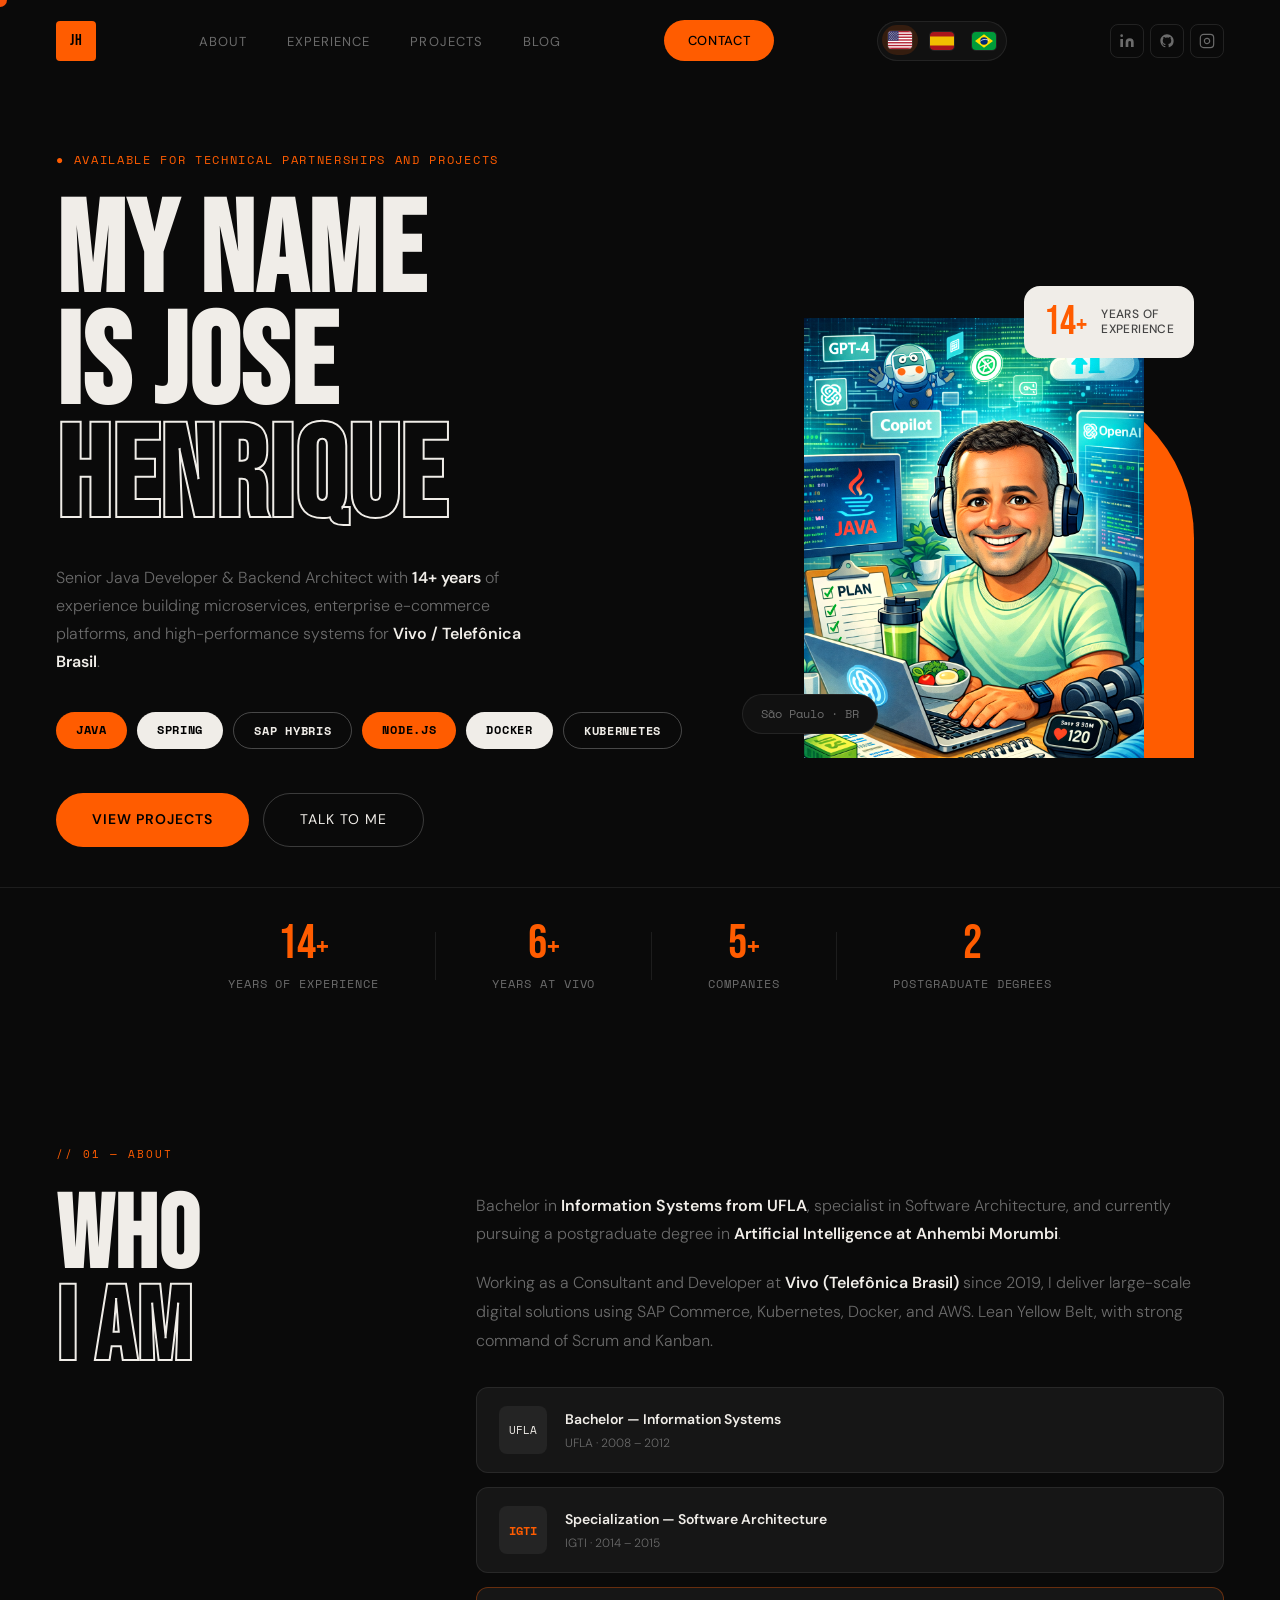
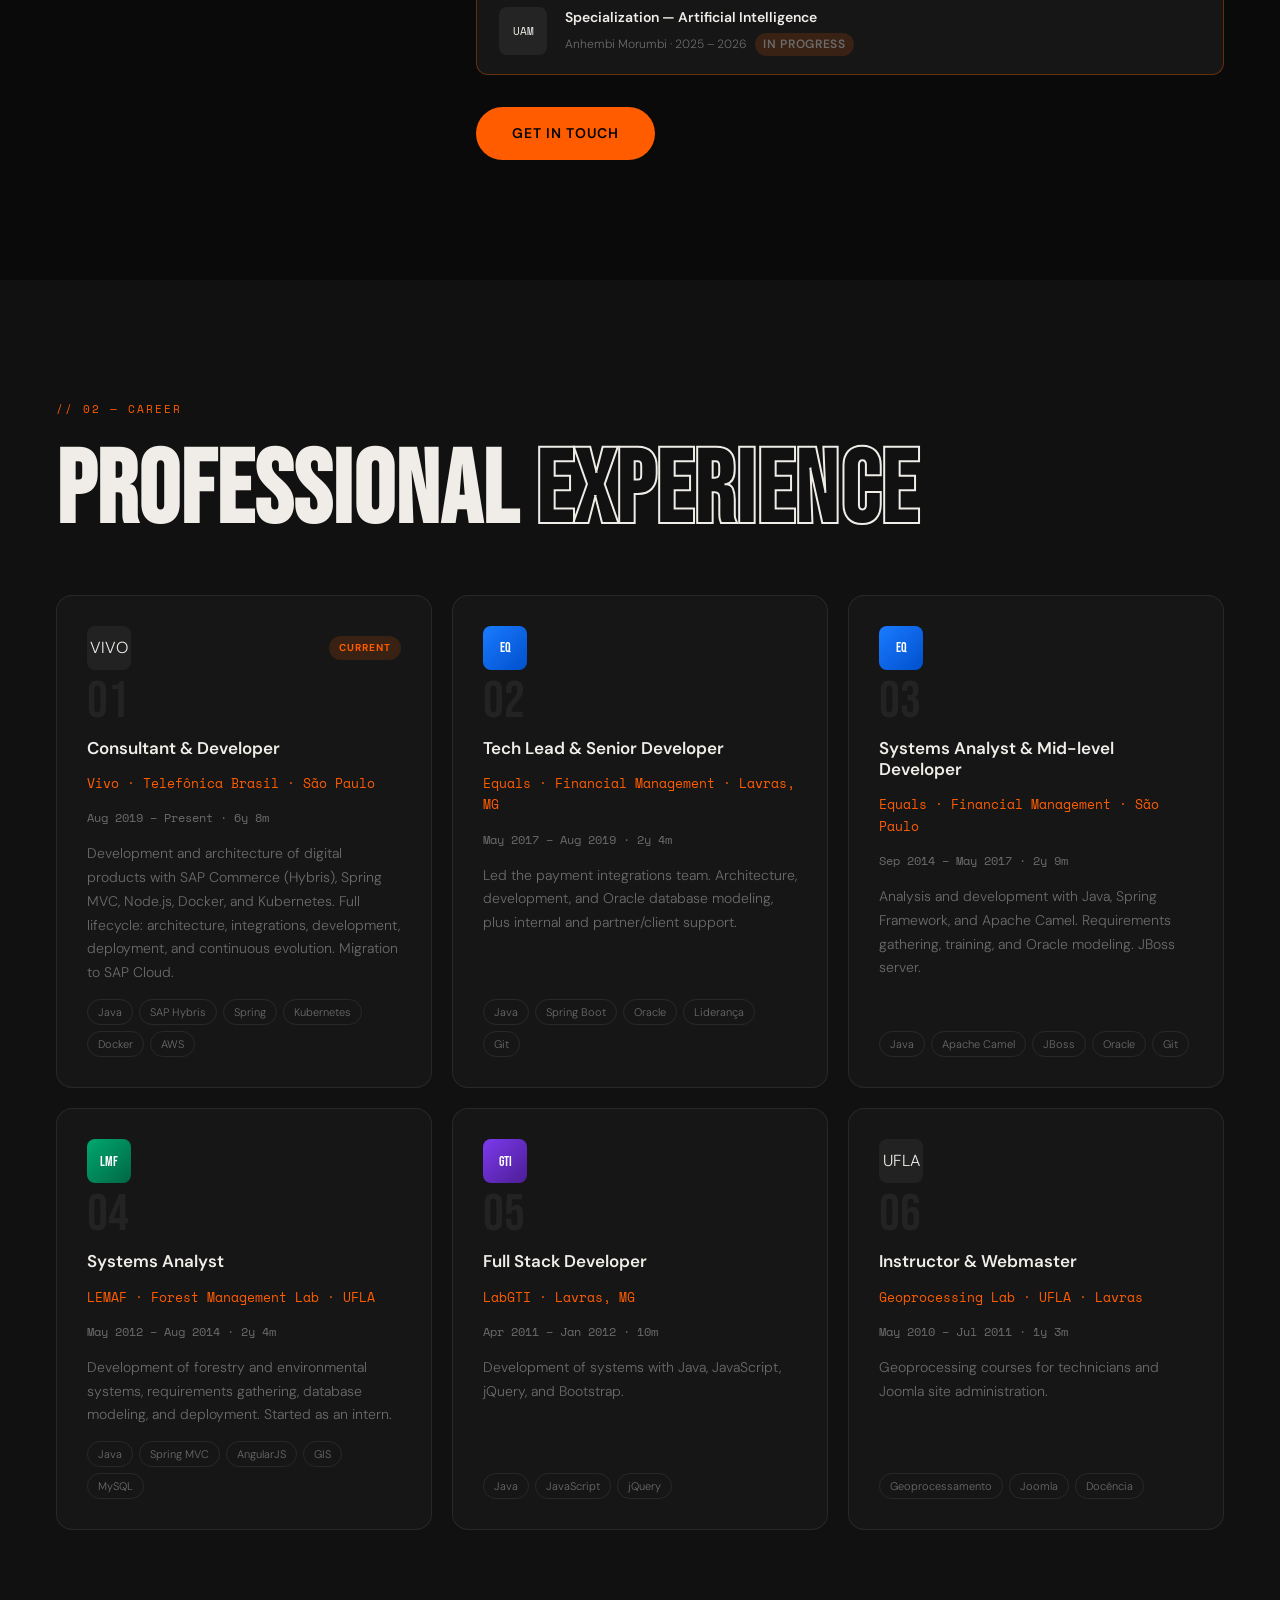
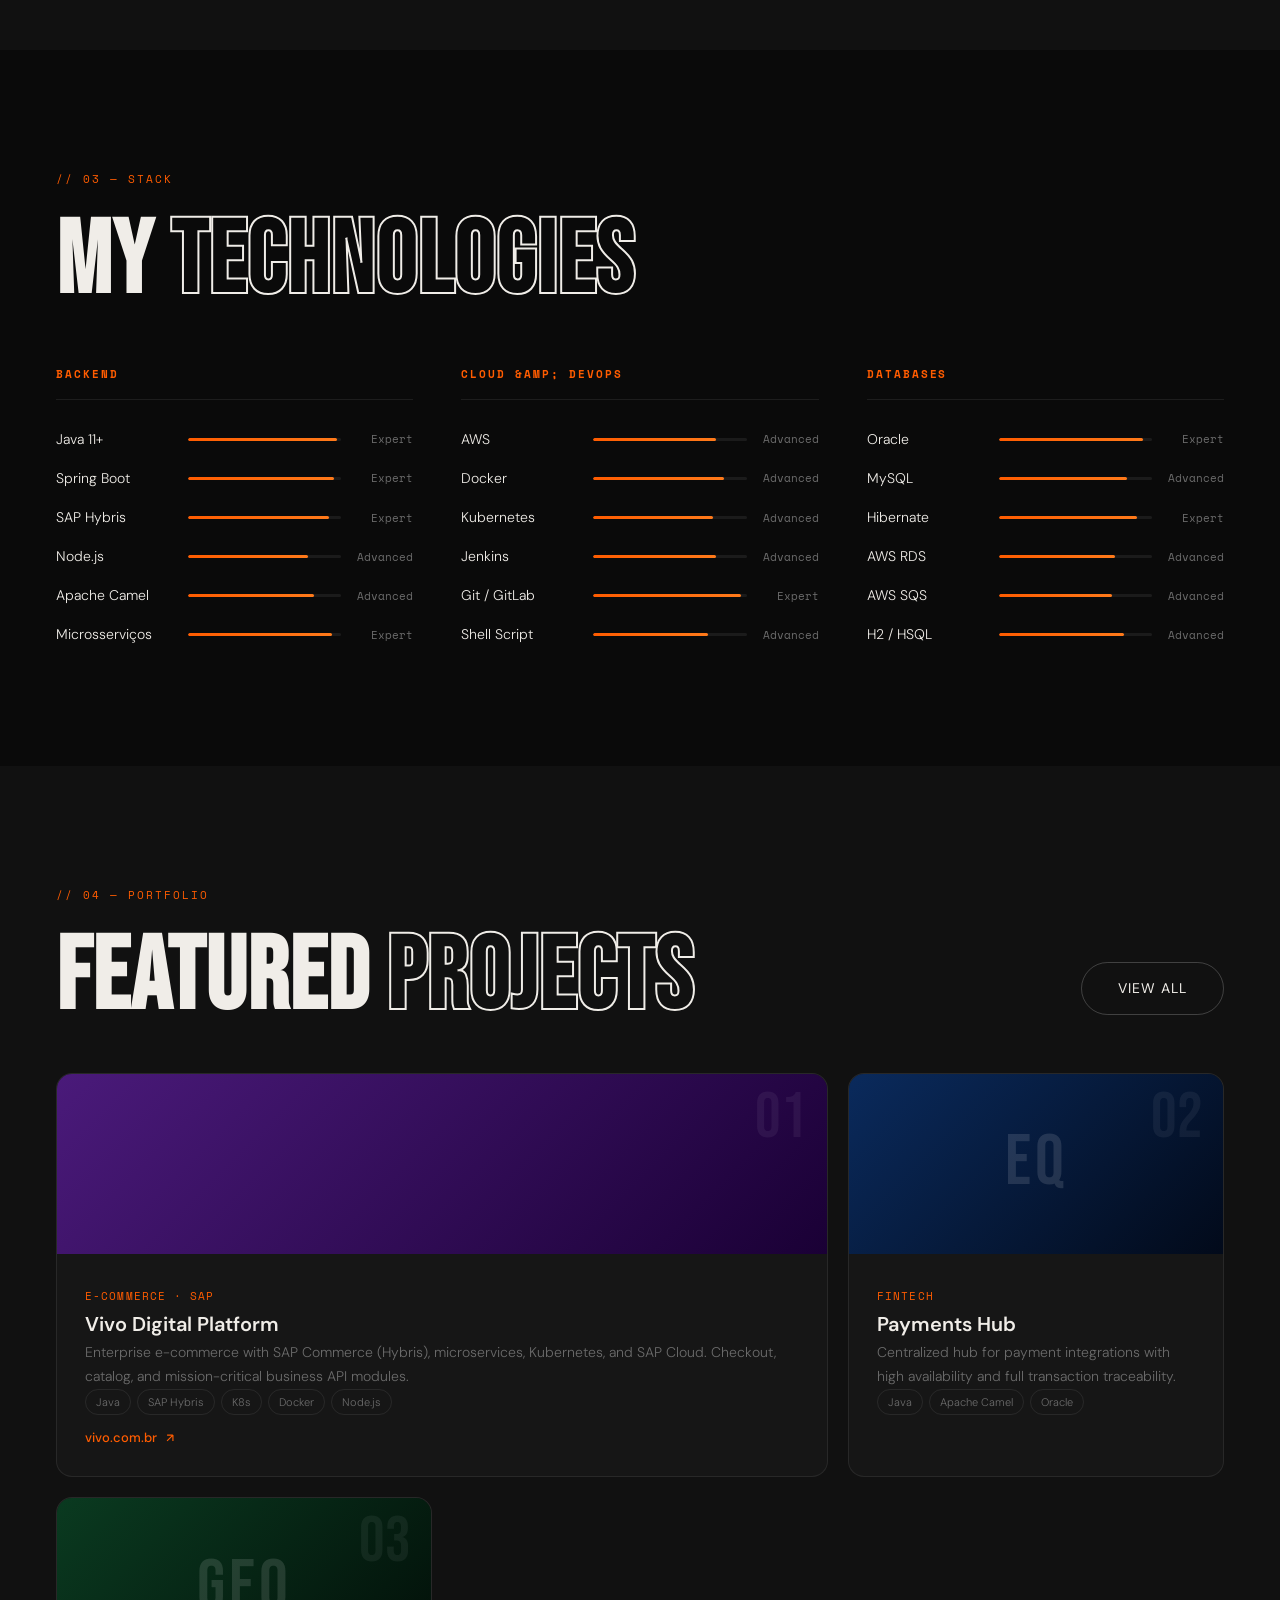
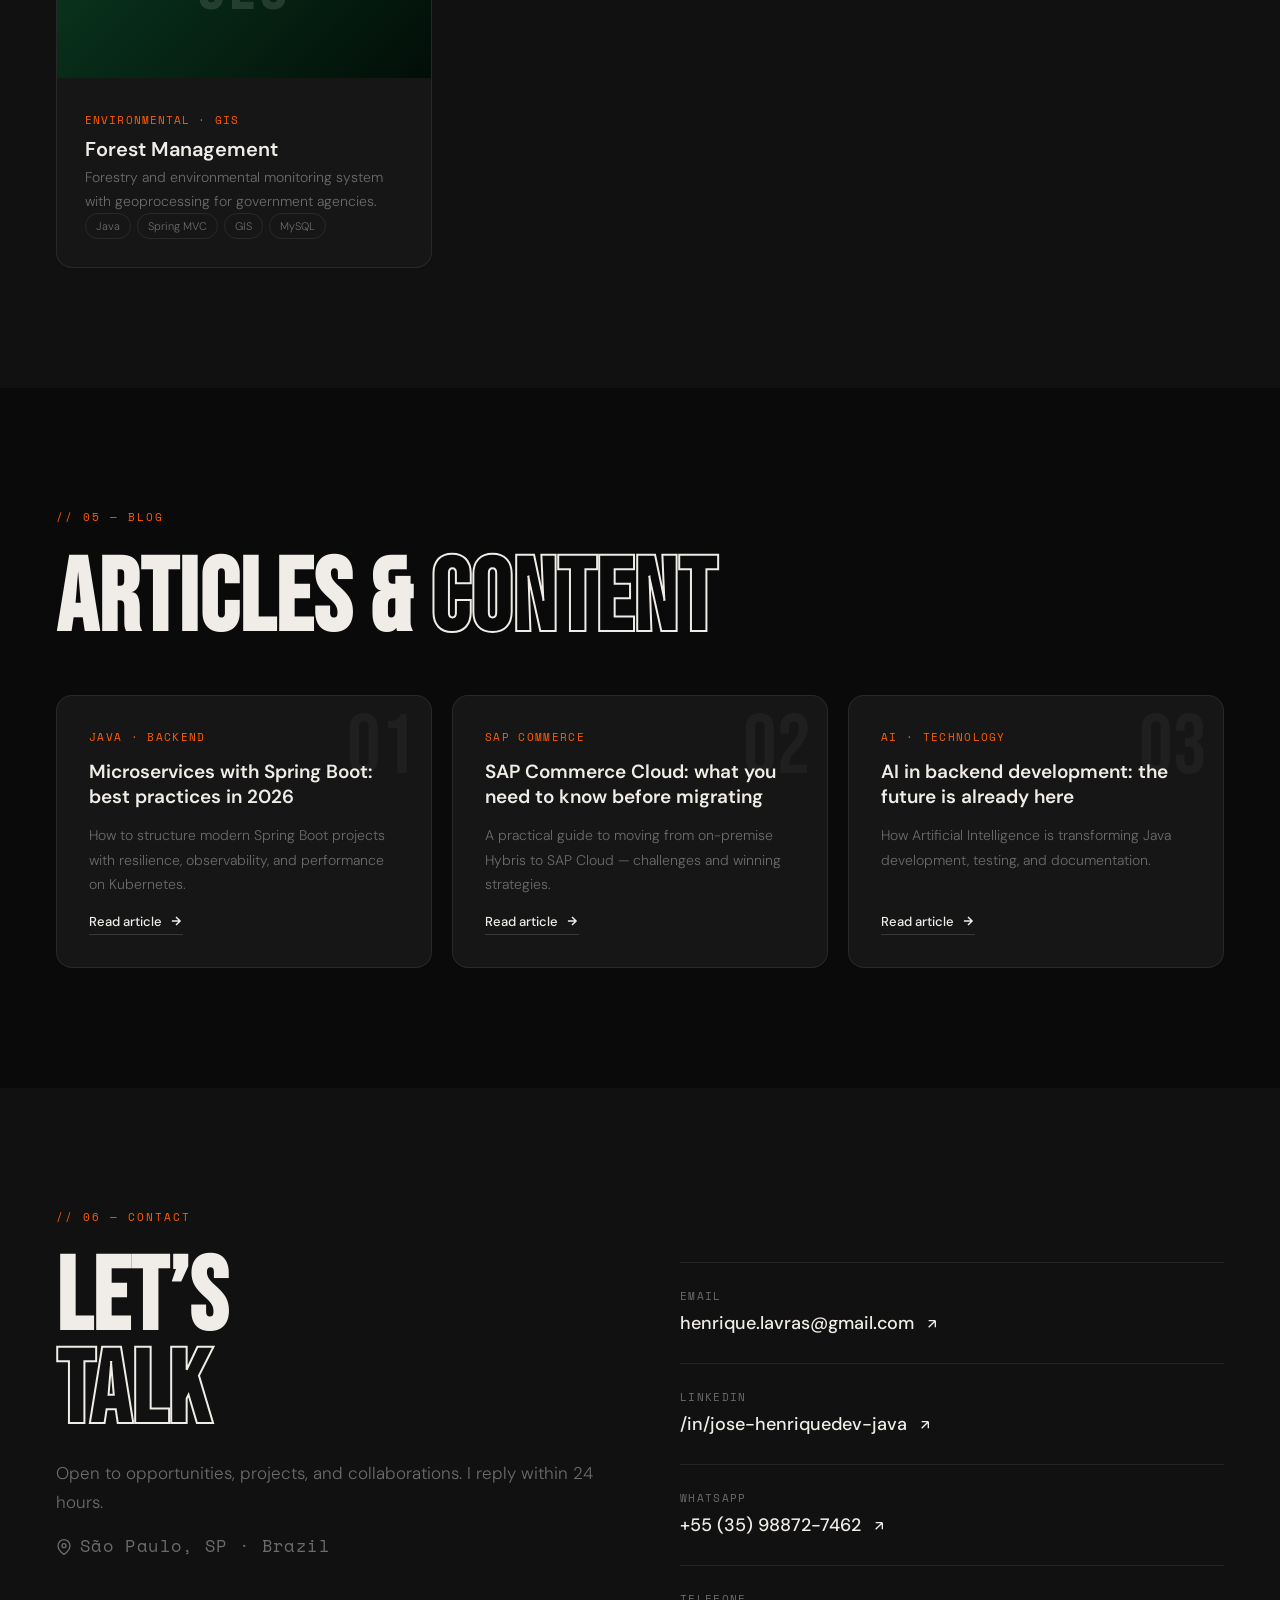
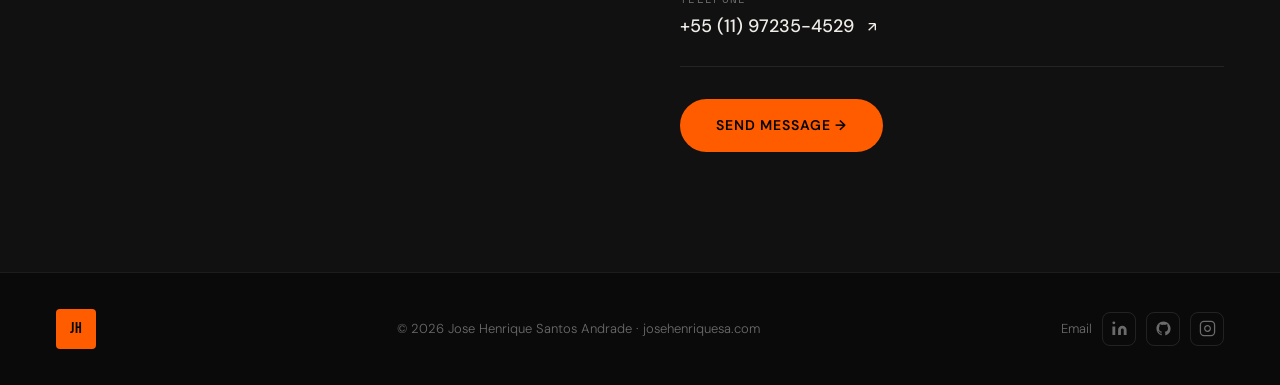
==== index.html @ 3b5c4a70 "feat(seo): improve on-page metadata, structured data, robots and sitemap" ====
<!DOCTYPE html>
<html lang="pt-BR">
<head>
  <meta charset="UTF-8" />
  <meta name="viewport" content="width=device-width, initial-scale=1.0" />
  <title>Jose Henrique — Java Sênior</title>
  <meta name="description" content="Jose Henrique Santos Andrade — Desenvolvedor Java Sênior & Arquiteto Backend com 14+ anos de experiência." />
  <link rel="canonical" href="https://josehenriquesa.com/" />
  <meta name="robots" content="index, follow, max-image-preview:large" />
  <meta property="og:locale" content="pt_BR" />
  <meta property="og:type" content="website" />
  <meta property="og:title" content="Jose Henrique Santos Andrade | Desenvolvedor Backend Java" />
  <meta property="og:description" content="Portfolio de Jose Henrique Santos Andrade, desenvolvedor backend e dev Java com foco em microservicos, Spring Boot e arquitetura." />
  <meta property="og:url" content="https://josehenriquesa.com/" />
  <meta property="og:site_name" content="Jose Henrique Santos Andrade" />
  <meta property="og:image" content="https://josehenriquesa.com/images/jose-henrique.png" />
  <meta name="twitter:card" content="summary_large_image" />
  <meta name="twitter:title" content="Jose Henrique Santos Andrade | Desenvolvedor Backend Java" />
  <meta name="twitter:description" content="Portfolio de Jose Henrique Santos Andrade, desenvolvedor backend e dev Java com foco em microservicos, Spring Boot e arquitetura." />
  <meta name="twitter:image" content="https://josehenriquesa.com/images/jose-henrique.png" />
  <link rel="alternate" hreflang="pt-BR" href="https://josehenriquesa.com/" />
  <link rel="alternate" hreflang="x-default" href="https://josehenriquesa.com/" />
    <link rel="icon" type="image/svg+xml" href="images/favicon.svg" />
  <link rel="icon" type="image/x-icon" href="images/favicon.ico" />
  <link rel="icon" type="image/png" sizes="32x32" href="images/favicon-32.png" />
  <link rel="icon" type="image/png" sizes="16x16" href="images/favicon-16.png" />
  <meta name="theme-color" content="#FF5C00" />
  <link rel="preconnect" href="https://fonts.googleapis.com" />
  <link rel="preconnect" href="https://fonts.gstatic.com" crossorigin />
  <link href="https://fonts.googleapis.com/css2?family=Bebas+Neue&family=DM+Sans:ital,wght@0,300;0,400;0,500;0,600;1,300&family=Space+Mono:wght@400;700&display=swap" rel="stylesheet" />
  <link rel="stylesheet" href="css/style.css" />
  <link rel="stylesheet" href="css/header-controls.css" />
<script type="application/ld+json">
{
  "@context": "https://schema.org",
  "@graph": [
    {
      "@type": "Person",
      "@id": "https://josehenriquesa.com/#person",
      "name": "Jose Henrique Santos Andrade",
      "alternateName": ["Jose Henrique", "Jose Henrique Santos Andrade", "Jos\u00e9 Henrique", "Jos\u00e9 Henrique Santos Andrade", "Desenvolvedor Backend", "Dev Java"],
      "url": "https://josehenriquesa.com/",
      "jobTitle": "Desenvolvedor Backend Java",
      "sameAs": [
        "https://www.linkedin.com/in/jose-henrique-dev-java/",
        "https://github.com/jhenrique",
        "https://www.instagram.com/jhenrique_sa/"
      ],
      "knowsAbout": [
        "Java",
        "Spring Boot",
        "Backend",
        "Microservices",
        "SAP Commerce",
        "AWS",
        "Kubernetes"
      ]
    },
    {
      "@type": "WebSite",
      "@id": "https://josehenriquesa.com/#website",
      "url": "https://josehenriquesa.com/",
      "name": "Jose Henrique Santos Andrade",
      "inLanguage": "pt-BR"
    }
  ]
}
</script>
</head>
<body data-page="home">

  <!-- CURSOR -->
  <div id="cur" aria-hidden="true"></div>

  <!-- NAV -->
  <header id="nav">
    <div class="nav-inner">
      <a href="#" class="logo" aria-label="Início">
        <span class="logo-box">JH</span>
      </a>
      <nav aria-label="Menu">
        <ul class="nav-links">
          <li><a href="#sobre">Sobre</a></li>
          <li><a href="#experiencia">Experiência</a></li>
          <li><a href="#projetos">Projetos</a></li>
          <li><a href="#blog">Blog</a></li>
        </ul>
      </nav>

      <a href="contato.html" class="nav-cta">Contato <span aria-hidden="true">&#x2192;</span></a>
      <div class="lang-switcher" aria-label="Idiomas">
        <button type="button" class="lang-btn active" data-lang="en" aria-pressed="true" aria-label="English" title="English"><img src="images/flag-us.svg" alt="" class="flag-icon" /></button>
        <button type="button" class="lang-btn" data-lang="es" aria-pressed="false" aria-label="Español" title="Español"><img src="images/flag-es.svg" alt="" class="flag-icon" /></button>
        <button type="button" class="lang-btn" data-lang="pt" aria-pressed="false" aria-label="Português" title="Português"><img src="images/flag-br.svg" alt="" class="flag-icon" /></button>
      </div>
      <div class="nav-socials" aria-label="Redes sociais">
        <a href="https://www.linkedin.com/in/jose-henrique-dev-java/" target="_blank" rel="noopener" class="nav-soc" aria-label="LinkedIn">
          <svg width="16" height="16" fill="currentColor" viewBox="0 0 24 24"><path d="M16 8a6 6 0 016 6v7h-4v-7a2 2 0 00-2-2 2 2 0 00-2 2v7h-4v-7a6 6 0 016-6zM2 9h4v12H2z"/><circle cx="4" cy="4" r="2"/></svg>
        </a>
        <a href="https://github.com/jhenrique" target="_blank" rel="noopener" class="nav-soc" aria-label="GitHub">
          <svg width="16" height="16" fill="currentColor" viewBox="0 0 24 24"><path d="M12 2C6.477 2 2 6.484 2 12.017c0 4.425 2.865 8.18 6.839 9.504.5.092.682-.217.682-.483 0-.237-.008-.868-.013-1.703-2.782.605-3.369-1.343-3.369-1.343-.454-1.158-1.11-1.466-1.11-1.466-.908-.62.069-.608.069-.608 1.003.07 1.531 1.032 1.531 1.032.892 1.53 2.341 1.088 2.91.832.092-.647.35-1.088.636-1.338-2.22-.253-4.555-1.113-4.555-4.951 0-1.093.39-1.988 1.029-2.688-.103-.253-.446-1.272.098-2.65 0 0 .84-.27 2.75 1.026A9.564 9.564 0 0112 6.844c.85.004 1.705.115 2.504.337 1.909-1.296 2.747-1.027 2.747-1.027.546 1.379.202 2.398.1 2.651.64.7 1.028 1.595 1.028 2.688 0 3.848-2.339 4.695-4.566 4.943.359.309.678.92.678 1.855 0 1.338-.012 2.419-.012 2.747 0 .268.18.58.688.482A10.019 10.019 0 0022 12.017C22 6.484 17.522 2 12 2z"/></svg>
        </a>
        <a href="https://www.instagram.com/jhenrique_sa/" target="_blank" rel="noopener" class="nav-soc" aria-label="Instagram">
          <svg width="16" height="16" fill="none" stroke="currentColor" stroke-width="1.8" viewBox="0 0 24 24"><rect x="2" y="2" width="20" height="20" rx="5" ry="5"/><path d="M16 11.37A4 4 0 1112.63 8 4 4 0 0116 11.37z"/><line x1="17.5" y1="6.5" x2="17.51" y2="6.5"/></svg>
        </a>
      </div>
      <button class="burger" id="burger" aria-label="Menu" aria-expanded="false">
        <span></span><span></span>
      </button>
    </div>
  </header>

  <!-- MOBILE OVERLAY -->
  <div class="mob-overlay" id="mobMenu">
    <button class="mob-close" id="mobClose" aria-label="Close menu">&#x2715;</button>
    <nav><ul>
      <li><a href="#sobre" class="mob-link">Sobre</a></li>
      <li><a href="#experiencia" class="mob-link">Experiência</a></li>
      <li><a href="#projetos" class="mob-link">Projetos</a></li>
      <li><a href="#blog" class="mob-link">Blog</a></li>
      <li><a href="#contato" class="mob-link">Contato</a></li>
    </ul></nav>
  </div>

  <main>

    <!-- ════════════════════════════════ HERO ══ -->
    <section id="hero">
      <div class="hero-wrap">

        <!-- LEFT -->
        <div class="hero-left">
          <p class="hero-eyebrow ri">&#x25CF;&nbsp; >Disponível parcerias técnicas e projetos</p>

          <h1 class="hero-name ri">
            <span class="line1">Meu nome</span>
            <span class="line2">é Jose</span>
            <span class="line3 stroke-text">Henrique</span>
          </h1>

          <p class="hero-bio ri">
            Desenvolvedor Java Sênior &amp; Arquiteto Backend com
            <strong>14+ anos</strong> de experiência construindo
            microsserviços, plataformas de e-commerce enterprise e
            sistemas de alta performance para <strong>Vivo / Telefônica Brasil</strong>.
          </p>

          <!-- Tech badges -->
          <div class="badges ri" aria-label="Principais tecnologias">
            <span class="badge badge-orange">Java</span>
            <span class="badge badge-white">Spring</span>
            <span class="badge badge-outline">SAP Hybris</span>
            <span class="badge badge-orange">Node.js</span>
            <span class="badge badge-white">Docker</span>
            <span class="badge badge-outline">Kubernetes</span>
          </div>

          <div class="hero-btns ri">
            <a href="#projetos" class="btn-fill">Ver projetos</a>
            <a href="#contato" class="btn-ghost">Falar comigo</a>
          </div>
        </div>

        <!-- RIGHT: photo + shape -->
        <div class="hero-right ri">
          <div class="photo-stage">
            <!-- Orange shape -->
            <div class="shape-bg" aria-hidden="true"></div>

            <!-- Photo -->
            <div class="photo-frame">
              <img
                src="images/jose-henrique.png"
                alt="Jose Henrique Santos Andrade"
                class="profile-img"
                loading="eager"
              />
            </div>

            <!-- Floating stat chip -->
            <div class="stat-chip" aria-label="14 anos de experiência">
              <span class="stat-num">14<span>+</span></span>
              <span class="stat-sub">anos de<br>experiência</span>
            </div>

            <!-- Floating location chip -->
            <div class="loc-chip" aria-hidden="true">
              <svg width="12" height="12" fill="none" stroke="currentColor" stroke-width="2.5" viewBox="0 0 24 24"><path d="M21 10c0 7-9 13-9 13s-9-6-9-13a9 9 0 0118 0z"/><circle cx="12" cy="10" r="3"/></svg>
              São Paulo · BR
            </div>
          </div>
        </div>

      </div>

      <!-- Bottom strip: stat row -->
      <div class="hero-strip ri">
        <div class="strip-item">
          <span class="strip-num">14<em>+</em></span>
          <span class="strip-label">Anos de experiência</span>
        </div>
        <div class="strip-sep" aria-hidden="true"></div>
        <div class="strip-item">
          <span class="strip-num">6<em>+</em></span>
          <span class="strip-label">Anos na Vivo</span>
        </div>
        <div class="strip-sep" aria-hidden="true"></div>
        <div class="strip-item">
          <span class="strip-num">5<em>+</em></span>
          <span class="strip-label">Empresas</span>
        </div>
        <div class="strip-sep" aria-hidden="true"></div>
        <div class="strip-item">
          <span class="strip-num">2</span>
          <span class="strip-label">Pós-graduações</span>
        </div>
      </div>
    </section>

    <!-- ════════════════════════════════ SOBRE ══ -->
    <section id="sobre">
      <div class="section-wrap">
        <div class="section-label ri">// 01 — Sobre</div>
        <div class="sobre-grid">
          <div class="sobre-head ri">
            <h2 class="big-title">Quem <br><span class="stroke-text">sou eu</span></h2>
          </div>
          <div class="sobre-body ri">
            <p>
              Bacharel em <strong>Sistemas de Informação pela UFLA</strong>, especialista em
              Arquitetura de Software, e cursando pós-graduação em
              <strong>Inteligência Artificial pela Anhembi Morumbi</strong>.
            </p>
            <p>
              Atuando como Consultor e Desenvolvedor na <strong>Vivo (Telefônica Brasil)</strong>
              desde 2019, entrego soluções digitais de alta escala usando SAP Commerce, Kubernetes,
              Docker e AWS. Yellow Belt em Lean, com profundo domínio em Scrum e Kanban.
            </p>

            <!-- Education -->
            <div class="edu-row">
              <div class="edu-card ri">
                <div class="edu-logo-box">
                  <img src="https://upload.wikimedia.org/wikipedia/commons/thumb/a/a0/UFLA_logo.svg/80px-UFLA_logo.svg.png"
                    alt="UFLA" loading="lazy" onerror="this.parentNode.innerHTML='UFLA'" />
                </div>
                <div>
                  <strong>Bacharelado — Sistemas de Informação</strong>
                  <span>UFLA · 2008 – 2012</span>
                </div>
              </div>
              <div class="edu-card ri">
                <div class="edu-logo-box igti">IGTI</div>
                <div>
                  <strong>Especialização — Arquitetura de Software</strong>
                  <span>IGTI · 2014 – 2015</span>
                </div>
              </div>
              <div class="edu-card edu-card-active ri">
                <div class="edu-logo-box">
                  <img src="https://upload.wikimedia.org/wikipedia/commons/thumb/b/b3/UAM_logo.png/80px-UAM_logo.png"
                    alt="Anhembi Morumbi" loading="lazy" onerror="this.parentNode.innerHTML='UAM'" />
                </div>
                <div>
                  <strong>Especialização — Inteligência Artificial</strong>
                  <span>Anhembi Morumbi · 2025 – 2026 <span class="tag-active">Em curso</span></span>
                </div>
              </div>
            </div>

            <a href="mailto:henrique.lavras@gmail.com" class="btn-fill ri">Entrar em contato</a>
          </div>
        </div>
      </div>
    </section>

    <!-- ════════════════════════════════ EXPERIÊNCIA ══ -->
    <section id="experiencia" class="section-dark">
      <div class="section-wrap">
        <div class="section-label ri">// 02 — Carreira</div>
        <h2 class="big-title ri">Experiência <span class="stroke-text">Profissional</span></h2>

        <div class="exp-grid">

          <!-- Vivo -->
          <div class="exp-card ri">
            <div class="exp-top">
              <div class="exp-company-logo">
                <img src="https://upload.wikimedia.org/wikipedia/commons/thumb/9/9d/Logo_Vivo_Purpura_Positivo.svg/120px-Logo_Vivo_Purpura_Positivo.svg.png"
                  alt="Vivo" loading="lazy" onerror="this.parentNode.innerHTML='VIVO'" />
              </div>
              <span class="exp-badge exp-badge-active">Atual</span>
            </div>
            <div class="exp-num">01</div>
            <h3>Consultor &amp; Desenvolvedor</h3>
            <p class="exp-company">Vivo · Telefônica Brasil · São Paulo</p>
            <time class="exp-time">Ago 2019 – Presente · 6a 8m</time>
            <p class="exp-desc">
              Desenvolvimento e arquitetura de produtos digitais com SAP Commerce (Hybris),
              Spring MVC, Node.js, Docker e Kubernetes. Ciclo completo: arquitetura, integrações,
              desenvolvimento, implantação e evolução contínua. Migração para SAP Cloud.
            </p>
            <div class="exp-tags">
              <span>Java</span><span>SAP Hybris</span><span>Spring</span>
              <span>Kubernetes</span><span>Docker</span><span>AWS</span>
            </div>
          </div>

          <!-- Equals -->
          <div class="exp-card ri">
            <div class="exp-top">
              <div class="exp-company-logo eq-logo">EQ</div>
            </div>
            <div class="exp-num">02</div>
            <h3>Líder Técnico &amp; Dev Sênior</h3>
            <p class="exp-company">Equals · Gestão Financeira · Lavras, MG</p>
            <time class="exp-time">Mai 2017 – Ago 2019 · 2a 4m</time>
            <p class="exp-desc">
              Liderança de equipe de integrações com meios de pagamento. Arquitetura,
              desenvolvimento e modelagem de banco de dados Oracle. Suporte interno
              e externo a parceiros e clientes.
            </p>
            <div class="exp-tags">
              <span>Java</span><span>Spring Boot</span><span>Oracle</span>
              <span>Liderança</span><span>Git</span>
            </div>
          </div>

          <!-- Equals Pleno -->
          <div class="exp-card ri">
            <div class="exp-top">
              <div class="exp-company-logo eq-logo">EQ</div>
            </div>
            <div class="exp-num">03</div>
            <h3>Analista &amp; Desenvolvedor Pleno</h3>
            <p class="exp-company">Equals · Gestão Financeira · São Paulo</p>
            <time class="exp-time">Set 2014 – Mai 2017 · 2a 9m</time>
            <p class="exp-desc">
              Análise e desenvolvimento com Java, Spring Framework e Apache Camel.
              Levantamento de requisitos, treinamentos e modelagem Oracle. Servidor JBoss.
            </p>
            <div class="exp-tags">
              <span>Java</span><span>Apache Camel</span><span>JBoss</span>
              <span>Oracle</span><span>Git</span>
            </div>
          </div>

          <!-- LEMAF -->
          <div class="exp-card ri">
            <div class="exp-top">
              <div class="exp-company-logo lmf-logo">LMF</div>
            </div>
            <div class="exp-num">04</div>
            <h3>Analista de Sistemas</h3>
            <p class="exp-company">LEMAF · Lab. Manejo Florestal · UFLA</p>
            <time class="exp-time">Mai 2012 – Ago 2014 · 2a 4m</time>
            <p class="exp-desc">
              Desenvolvimento de sistemas florestais e ambientais, levantamento de
              requisitos, modelagem de banco de dados e implantação. Início como estagiário.
            </p>
            <div class="exp-tags">
              <span>Java</span><span>Spring MVC</span><span>AngularJS</span>
              <span>GIS</span><span>MySQL</span>
            </div>
          </div>

          <!-- LabGTI -->
          <div class="exp-card ri">
            <div class="exp-top">
              <div class="exp-company-logo gti-logo">GTI</div>
            </div>
            <div class="exp-num">05</div>
            <h3>Desenvolvedor Full Stack</h3>
            <p class="exp-company">LabGTI · Lavras, MG</p>
            <time class="exp-time">Abr 2011 – Jan 2012 · 10m</time>
            <p class="exp-desc">
              Desenvolvimento de sistemas com Java, JavaScript, jQuery e Bootstrap.
            </p>
            <div class="exp-tags">
              <span>Java</span><span>JavaScript</span><span>jQuery</span>
            </div>
          </div>

          <!-- UFLA GeoProc -->
          <div class="exp-card ri">
            <div class="exp-top">
              <div class="exp-company-logo">
                <img src="https://upload.wikimedia.org/wikipedia/commons/thumb/a/a0/UFLA_logo.svg/80px-UFLA_logo.svg.png"
                  alt="UFLA" loading="lazy" onerror="this.parentNode.innerHTML='UFLA'" />
              </div>
            </div>
            <div class="exp-num">06</div>
            <h3>Instrutor &amp; WebMaster</h3>
            <p class="exp-company">Lab. Geoprocessamento · UFLA · Lavras</p>
            <time class="exp-time">Mai 2010 – Jul 2011 · 1a 3m</time>
            <p class="exp-desc">
              Cursos de geoprocessamento para técnicos e administração de site Joomla.
            </p>
            <div class="exp-tags">
              <span>Geoprocessamento</span><span>Joomla</span><span>Docência</span>
            </div>
          </div>

        </div>
      </div>
    </section>

    <!-- ════════════════════════════════ STACK ══ -->
    <section id="stack">
      <div class="section-wrap">
        <div class="section-label ri">// 03 — Stack</div>
        <h2 class="big-title ri">Minhas <span class="stroke-text">Tecnologias</span></h2>

        <div class="stack-grid">
          <div class="stack-col ri">
            <h3 class="stack-cat">Backend</h3>
            <div class="stack-items">
              <div class="stack-item"><span class="si-name">Java 11+</span><div class="si-bar"><div class="si-fill" style="width:97%"></div></div><span class="si-lvl">Expert</span></div>
              <div class="stack-item"><span class="si-name">Spring Boot</span><div class="si-bar"><div class="si-fill" style="width:95%"></div></div><span class="si-lvl">Expert</span></div>
              <div class="stack-item"><span class="si-name">SAP Hybris</span><div class="si-bar"><div class="si-fill" style="width:92%"></div></div><span class="si-lvl">Expert</span></div>
              <div class="stack-item"><span class="si-name">Node.js</span><div class="si-bar"><div class="si-fill" style="width:78%"></div></div><span class="si-lvl">Avançado</span></div>
              <div class="stack-item"><span class="si-name">Apache Camel</span><div class="si-bar"><div class="si-fill" style="width:82%"></div></div><span class="si-lvl">Avançado</span></div>
              <div class="stack-item"><span class="si-name">Microsserviços</span><div class="si-bar"><div class="si-fill" style="width:94%"></div></div><span class="si-lvl">Expert</span></div>
            </div>
          </div>
          <div class="stack-col ri">
            <h3 class="stack-cat">Cloud &amp; DevOps</h3>
            <div class="stack-items">
              <div class="stack-item"><span class="si-name">AWS</span><div class="si-bar"><div class="si-fill" style="width:80%"></div></div><span class="si-lvl">Avançado</span></div>
              <div class="stack-item"><span class="si-name">Docker</span><div class="si-bar"><div class="si-fill" style="width:85%"></div></div><span class="si-lvl">Avançado</span></div>
              <div class="stack-item"><span class="si-name">Kubernetes</span><div class="si-bar"><div class="si-fill" style="width:78%"></div></div><span class="si-lvl">Avançado</span></div>
              <div class="stack-item"><span class="si-name">Jenkins</span><div class="si-bar"><div class="si-fill" style="width:80%"></div></div><span class="si-lvl">Avançado</span></div>
              <div class="stack-item"><span class="si-name">Git / GitLab</span><div class="si-bar"><div class="si-fill" style="width:96%"></div></div><span class="si-lvl">Expert</span></div>
              <div class="stack-item"><span class="si-name">Shell Script</span><div class="si-bar"><div class="si-fill" style="width:75%"></div></div><span class="si-lvl">Avançado</span></div>
            </div>
          </div>
          <div class="stack-col ri">
            <h3 class="stack-cat">Banco de Dados</h3>
            <div class="stack-items">
              <div class="stack-item"><span class="si-name">Oracle</span><div class="si-bar"><div class="si-fill" style="width:94%"></div></div><span class="si-lvl">Expert</span></div>
              <div class="stack-item"><span class="si-name">MySQL</span><div class="si-bar"><div class="si-fill" style="width:84%"></div></div><span class="si-lvl">Avançado</span></div>
              <div class="stack-item"><span class="si-name">Hibernate</span><div class="si-bar"><div class="si-fill" style="width:90%"></div></div><span class="si-lvl">Expert</span></div>
              <div class="stack-item"><span class="si-name">AWS RDS</span><div class="si-bar"><div class="si-fill" style="width:76%"></div></div><span class="si-lvl">Avançado</span></div>
              <div class="stack-item"><span class="si-name">AWS SQS</span><div class="si-bar"><div class="si-fill" style="width:74%"></div></div><span class="si-lvl">Avançado</span></div>
              <div class="stack-item"><span class="si-name">H2 / HSQL</span><div class="si-bar"><div class="si-fill" style="width:82%"></div></div><span class="si-lvl">Avançado</span></div>
            </div>
          </div>
        </div>
      </div>
    </section>

    <!-- ════════════════════════════════ PROJETOS ══ -->
    <section id="projetos" class="section-dark">
      <div class="section-wrap">
        <div class="section-label ri">// 04 — Portfolio</div>
        <div class="proj-head ri">
          <h2 class="big-title">Projetos em <span class="stroke-text">Destaque</span></h2>
          <a href="#contato" class="btn-ghost">Ver todos</a>
        </div>

        <div class="proj-grid">

          <article class="proj-card proj-card-featured ri" tabindex="0">
            <div class="proj-img proj-img-vivo">
              <img src="https://upload.wikimedia.org/wikipedia/commons/thumb/9/9d/Logo_Vivo_Purpura_Positivo.svg/160px-Logo_Vivo_Purpura_Positivo.svg.png"
                alt="Vivo" class="proj-logo" loading="lazy" onerror="this.style.display='none'" />
            </div>
            <div class="proj-body">
              <span class="proj-num">01</span>
              <div>
                <span class="proj-tag">E-commerce · SAP</span>
                <h3>Plataforma Digital Vivo</h3>
                <p>E-commerce enterprise com SAP Commerce (Hybris), microsserviços, Kubernetes e SAP Cloud. Módulos de checkout, catálogo e APIs críticas de negócio.</p>
                <div class="proj-stack"><span>Java</span><span>SAP Hybris</span><span>K8s</span><span>Docker</span><span>Node.js</span></div>
              </div>
              <a href="https://www.vivo.com.br" target="_blank" rel="noopener" class="proj-link">
                vivo.com.br
                <svg width="14" height="14" fill="none" stroke="currentColor" stroke-width="2" viewBox="0 0 24 24"><path d="M7 17L17 7M17 7H7M17 7v10"/></svg>
              </a>
            </div>
          </article>

          <article class="proj-card ri" tabindex="0">
            <div class="proj-img proj-img-eq">
              <span class="proj-img-text">EQ</span>
            </div>
            <div class="proj-body">
              <span class="proj-num">02</span>
              <div>
                <span class="proj-tag">Fintech</span>
                <h3>Hub de Pagamentos</h3>
                <p>Hub centralizado para integrações com meios de pagamento. Alta disponibilidade e rastreabilidade de transações.</p>
                <div class="proj-stack"><span>Java</span><span>Apache Camel</span><span>Oracle</span></div>
              </div>
            </div>
          </article>

          <article class="proj-card ri" tabindex="0">
            <div class="proj-img proj-img-lmf">
              <span class="proj-img-text">GEO</span>
            </div>
            <div class="proj-body">
              <span class="proj-num">03</span>
              <div>
                <span class="proj-tag">Ambiental · GIS</span>
                <h3>Gestão Florestal</h3>
                <p>Sistema de monitoramento florestal e ambiental com geoprocessamento para órgãos governamentais.</p>
                <div class="proj-stack"><span>Java</span><span>Spring MVC</span><span>GIS</span><span>MySQL</span></div>
              </div>
            </div>
          </article>

        </div>
      </div>
    </section>

    <!-- ════════════════════════════════ BLOG ══ -->
    <section id="blog">
      <div class="section-wrap">
        <div class="section-label ri">// 05 — Blog</div>
        <div class="proj-head ri">
          <h2 class="big-title">Artigos &amp; <span class="stroke-text">Conteúdo</span></h2>
        </div>

        <div class="blog-grid">
          <article class="blog-card ri" tabindex="0">
            <div class="blog-num">01</div>
            <div class="blog-cat">Java · Backend</div>
            <h3>Microsserviços com Spring Boot: boas práticas em 2026</h3>
            <p>Como estruturar projetos Spring Boot modernos com resiliência, observabilidade e performance em Kubernetes.</p>
            <a href="/Blog/Posts/2026-03-23/blog-microservicos-spring-boot-2026.html" class="blog-link">Ler artigo <svg width="14" height="14" fill="none" stroke="currentColor" stroke-width="2.5" viewBox="0 0 24 24"><path d="M5 12h14M12 5l7 7-7 7"/></svg></a>
          </article>
          <article class="blog-card ri" tabindex="0">
            <div class="blog-num">02</div>
            <div class="blog-cat">SAP Commerce</div>
            <h3>SAP Commerce Cloud: o que você precisa saber antes de migrar</h3>
            <p>Guia prático sobre migração de Hybris on-premise para SAP Cloud — desafios e estratégias de sucesso.</p>
            <a href="/Blog/Posts/2026-03-23/blog-sap-commerce-cloud-migracao.html" class="blog-link">Ler artigo <svg width="14" height="14" fill="none" stroke="currentColor" stroke-width="2.5" viewBox="0 0 24 24"><path d="M5 12h14M12 5l7 7-7 7"/></svg></a>
          </article>
          <article class="blog-card ri" tabindex="0">
            <div class="blog-num">03</div>
            <div class="blog-cat">IA · Tecnologia</div>
            <h3>IA no desenvolvimento backend: o futuro já chegou</h3>
            <p>Como a Inteligência Artificial está transformando o desenvolvimento, testes e documentação em Java.</p>
            <a href="/Blog/Posts/2026-03-23/blog-ia-backend-futuro.html" class="blog-link">Ler artigo <svg width="14" height="14" fill="none" stroke="currentColor" stroke-width="2.5" viewBox="0 0 24 24"><path d="M5 12h14M12 5l7 7-7 7"/></svg></a>
          </article>
        </div>
      </div>
    </section>

    <!-- ════════════════════════════════ CONTATO ══ -->
    <section id="contato" class="section-dark">
      <div class="section-wrap">
        <div class="section-label ri">// 06 — Contato</div>
        <div class="contact-split">
          <div class="contact-left ri">
            <h2 class="big-title">Vamos<br><span class="stroke-text">Conversar</span></h2>
            <p>Aberto a oportunidades, projetos e colaborações. Respondo em até 24h.</p>
            <p class="contact-loc">
              <svg width="16" height="16" fill="none" stroke="currentColor" stroke-width="2" viewBox="0 0 24 24"><path d="M21 10c0 7-9 13-9 13s-9-6-9-13a9 9 0 0118 0z"/><circle cx="12" cy="10" r="3"/></svg>
              São Paulo, SP · Brasil
            </p>
          </div>
          <div class="contact-right ri">
            <a href="mailto:henrique.lavras@gmail.com" class="contact-item">
              <span class="ci-label">Email</span>
              <span class="ci-value">henrique.lavras@gmail.com <svg width="16" height="16" fill="none" stroke="currentColor" stroke-width="2" viewBox="0 0 24 24"><path d="M7 17L17 7M17 7H7M17 7v10"/></svg></span>
            </a>
            <a href="https://www.linkedin.com/in/jose-henriquedev-java" target="_blank" rel="noopener" class="contact-item">
              <span class="ci-label">LinkedIn</span>
              <span class="ci-value">/in/jose-henriquedev-java <svg width="16" height="16" fill="none" stroke="currentColor" stroke-width="2" viewBox="0 0 24 24"><path d="M7 17L17 7M17 7H7M17 7v10"/></svg></span>
            </a>
            <a href="tel:+5511988727462" class="contact-item">
              <span class="ci-label">WhatsApp</span>
              <span class="ci-value">+55 (35) 98872-7462 <svg width="16" height="16" fill="none" stroke="currentColor" stroke-width="2" viewBox="0 0 24 24"><path d="M7 17L17 7M17 7H7M17 7v10"/></svg></span>
            </a>
            <a href="tel:+5511972354529" class="contact-item">
              <span class="ci-label">Telefone</span>
              <span class="ci-value">+55 (11) 97235-4529 <svg width="16" height="16" fill="none" stroke="currentColor" stroke-width="2" viewBox="0 0 24 24"><path d="M7 17L17 7M17 7H7M17 7v10"/></svg></span>
            </a>
            <a href="mailto:henrique.lavras@gmail.com" class="btn-fill" style="margin-top:32px;display:inline-flex;width:fit-content">
              Send message &#x2192;
            </a>
          </div>
        </div>
      </div>
    </section>

  </main>

  <!-- FOOTER -->
  <footer>
    <div class="footer-inner">
      <a href="#" class="logo"><span class="logo-box">JH</span></a>
      <p>&#169; 2026 Jose Henrique Santos Andrade · josehenriquesa.com</p>
      <div class="footer-links">
        <a href="mailto:henrique.lavras@gmail.com" aria-label="Email">Email</a>
        <a href="https://www.linkedin.com/in/jose-henrique-dev-java/" target="_blank" rel="noopener" class="footer-soc" aria-label="LinkedIn">
          <svg width="17" height="17" fill="currentColor" viewBox="0 0 24 24"><path d="M16 8a6 6 0 016 6v7h-4v-7a2 2 0 00-2-2 2 2 0 00-2 2v7h-4v-7a6 6 0 016-6zM2 9h4v12H2z"/><circle cx="4" cy="4" r="2"/></svg>
        </a>
        <a href="https://github.com/jhenrique" target="_blank" rel="noopener" class="footer-soc" aria-label="GitHub">
          <svg width="17" height="17" fill="currentColor" viewBox="0 0 24 24"><path d="M12 2C6.477 2 2 6.484 2 12.017c0 4.425 2.865 8.18 6.839 9.504.5.092.682-.217.682-.483 0-.237-.008-.868-.013-1.703-2.782.605-3.369-1.343-3.369-1.343-.454-1.158-1.11-1.466-1.11-1.466-.908-.62.069-.608.069-.608 1.003.07 1.531 1.032 1.531 1.032.892 1.53 2.341 1.088 2.91.832.092-.647.35-1.088.636-1.338-2.22-.253-4.555-1.113-4.555-4.951 0-1.093.39-1.988 1.029-2.688-.103-.253-.446-1.272.098-2.65 0 0 .84-.27 2.75 1.026A9.564 9.564 0 0112 6.844c.85.004 1.705.115 2.504.337 1.909-1.296 2.747-1.027 2.747-1.027.546 1.379.202 2.398.1 2.651.64.7 1.028 1.595 1.028 2.688 0 3.848-2.339 4.695-4.566 4.943.359.309.678.92.678 1.855 0 1.338-.012 2.419-.012 2.747 0 .268.18.58.688.482A10.019 10.019 0 0022 12.017C22 6.484 17.522 2 12 2z"/></svg>
        </a>
        <a href="https://www.instagram.com/jhenrique_sa/" target="_blank" rel="noopener" class="footer-soc" aria-label="Instagram">
          <svg width="17" height="17" fill="none" stroke="currentColor" stroke-width="1.8" viewBox="0 0 24 24"><rect x="2" y="2" width="20" height="20" rx="5" ry="5"/><path d="M16 11.37A4 4 0 1112.63 8 4 4 0 0116 11.37z"/><line x1="17.5" y1="6.5" x2="17.51" y2="6.5"/></svg>
        </a>
      </div>
    </div>
  </footer>

  <script src="js/site-effects.js" defer></script>
  <script src="js/main.js" defer></script>
  <script src="js/i18n.js" defer></script>
</body>
</html>
---- css/style.css ----
/* =====================================================
   josehenriquesa.com — Bold Dark Portfolio v2
   Layout: Jacob-inspired asymmetric design
   ===================================================== */

@import url('https://fonts.googleapis.com/css2?family=Bebas+Neue&family=DM+Sans:ital,wght@0,300;0,400;0,500;0,600;1,300&family=Space+Mono:wght@400;700&display=swap');

/* ─── VARIABLES ─────────────────────────────────────── */
:root {
  --black:   #0a0a0a;
  --dark:    #111111;
  --card:    #161616;
  --orange:  #FF5C00;
  --orange2: #FF7A1A;
  --white:   #F0EDE8;
  --muted:   #6B6B6B;
  --border:  rgba(255,255,255,0.08);
  --fD: 'Bebas Neue', sans-serif;
  --fB: 'DM Sans', sans-serif;
  --fM: 'Space Mono', monospace;
  --ease: cubic-bezier(0.16,1,0.3,1);
  --ease2: cubic-bezier(0.25,0.46,0.45,0.94);
}

/* ─── RESET ─────────────────────────────────────────── */
*, *::before, *::after { box-sizing: border-box; margin: 0; padding: 0; }
html { scroll-behavior: smooth; font-size: 16px; }
body {
  background: var(--black);
  color: var(--white);
  font-family: var(--fB);
  font-weight: 300;
  line-height: 1.65;
  overflow-x: hidden;
  cursor: none;
}
::selection { background: var(--orange); color: #000; }
img, svg { display: block; max-width: 100%; }
a { color: inherit; }
strong { font-weight: 600; color: var(--white); }

/* ─── CURSOR ─────────────────────────────────────────── */
#cur {
  position: fixed;
  width: 14px; height: 14px;
  background: var(--orange);
  border-radius: 50%;
  pointer-events: none;
  z-index: 9999;
  transform: translate(-50%,-50%);
  transition: width .2s var(--ease), height .2s var(--ease), border-radius .2s;
  mix-blend-mode: difference;
}
body:has(a:hover) #cur,
body:has(button:hover) #cur { width: 44px; height: 44px; }

/* ─── SCROLL REVEAL ──────────────────────────────────── */
.ri {
  opacity: 0;
  transform: translateY(36px);
  transition: opacity .75s var(--ease), transform .75s var(--ease);
}
.ri.in { opacity: 1; transform: translateY(0); }

/* ─── NAVIGATION ─────────────────────────────────────── */
#nav {
  position: fixed; top: 0; left: 0; right: 0;
  z-index: 100;
  padding: 20px 56px;
  transition: background .4s, border-color .4s;
  border-bottom: 1px solid transparent;
}
#nav.sc {
  background: rgba(10,10,10,0.92);
  backdrop-filter: blur(20px);
  border-color: var(--border);
}
.nav-inner {
  display: flex;
  align-items: center;
  justify-content: space-between;
  max-width: 1280px;
  margin: 0 auto;
}
.logo { text-decoration: none; display: flex; align-items: center; }
.logo-box {
  width: 40px; height: 40px;
  background: var(--orange);
  color: #000;
  font-family: var(--fD);
  font-size: 16px;
  letter-spacing: 1px;
  display: flex; align-items: center; justify-content: center;
  border-radius: 4px;
  transition: transform .2s;
}
.logo:hover .logo-box { transform: rotate(-6deg) scale(1.05); }

.nav-links {
  list-style: none;
  display: flex;
  gap: 40px;
}
.nav-links a {
  font-size: 13px;
  font-weight: 400;
  color: var(--muted);
  text-decoration: none;
  letter-spacing: .08em;
  text-transform: uppercase;
  transition: color .2s;
  position: relative;
}
.nav-links a::after {
  content: '';
  position: absolute;
  bottom: -4px; left: 0;
  width: 0; height: 1px;
  background: var(--orange);
  transition: width .3s var(--ease);
}
.nav-links a:hover { color: var(--white); }
.nav-links a:hover::after { width: 100%; }

.nav-cta {
  font-size: 13px;
  font-weight: 500;
  color: #000;
  background: var(--orange);
  padding: 10px 24px;
  border-radius: 100px;
  text-decoration: none;
  letter-spacing: .05em;
  text-transform: uppercase;
  transition: background .2s, transform .2s, box-shadow .2s;
}
.nav-cta:hover {
  background: var(--orange2);
  transform: translateY(-2px);
  box-shadow: 0 8px 24px rgba(255,92,0,.4);
}

.burger {
  display: none;
  flex-direction: column;
  gap: 6px;
  background: none;
  border: none;
  cursor: none;
  padding: 6px;
}
.burger span {
  display: block; width: 24px; height: 1.5px;
  background: var(--white);
  transition: all .3s;
}

/* ─── MOBILE OVERLAY ─────────────────────────────────── */
.mob-overlay {
  position: fixed; inset: 0;
  background: rgba(10,10,10,0.98);
  backdrop-filter: blur(24px);
  z-index: 99;
  display: flex; align-items: center; justify-content: center;
  opacity: 0; pointer-events: none;
  transition: opacity .35s var(--ease);
}
.mob-overlay.open { opacity: 1; pointer-events: all; }
.mob-close {
  position: absolute; top: 28px; right: 40px;
  background: none; border: none; color: var(--muted);
  font-size: 24px; cursor: none;
  transition: color .2s;
}
.mob-close:hover { color: var(--orange); }
.mob-overlay ul { list-style: none; text-align: center; }
.mob-link {
  font-family: var(--fD);
  font-size: 64px;
  letter-spacing: 2px;
  color: var(--white);
  text-decoration: none;
  display: block;
  padding: 10px 0;
  transition: color .2s;
}
.mob-link:hover { color: var(--orange); }

/* ─── GLOBAL SECTION ─────────────────────────────────── */
.section-wrap {
  max-width: 1280px;
  margin: 0 auto;
  padding: 120px 56px;
}
.section-dark { background: var(--dark); }
.section-label {
  font-family: var(--fM);
  font-size: 11px;
  color: var(--orange);
  letter-spacing: .18em;
  text-transform: uppercase;
  margin-bottom: 28px;
}
.big-title {
  font-family: var(--fD);
  font-size: clamp(54px, 8vw, 110px);
  line-height: .9;
  letter-spacing: .01em;
  margin-bottom: 56px;
  color: var(--white);
}
.stroke-text {
  -webkit-text-stroke: 2px var(--white);
  color: transparent;
}

/* ─── BUTTONS ────────────────────────────────────────── */
.btn-fill {
  display: inline-flex; align-items: center; gap: 10px;
  background: var(--orange);
  color: #000;
  font-weight: 600; font-size: 14px;
  letter-spacing: .07em; text-transform: uppercase;
  padding: 15px 36px;
  border-radius: 100px;
  text-decoration: none;
  transition: background .2s, transform .2s, box-shadow .2s;
}
.btn-fill:hover {
  background: var(--orange2);
  transform: translateY(-3px);
  box-shadow: 0 12px 32px rgba(255,92,0,.4);
}
.btn-ghost {
  display: inline-flex; align-items: center; gap: 10px;
  background: transparent;
  color: var(--white);
  font-weight: 400; font-size: 14px;
  letter-spacing: .07em; text-transform: uppercase;
  padding: 14px 36px;
  border-radius: 100px;
  border: 1px solid rgba(255,255,255,.2);
  text-decoration: none;
  transition: border-color .2s, color .2s;
}
.btn-ghost:hover { border-color: var(--orange); color: var(--orange); }

/* ─── HERO ───────────────────────────────────────────── */
#hero {
  min-height: 100vh;
  padding-top: 90px;
  display: flex;
  flex-direction: column;
  position: relative;
  overflow: hidden;
}
.hero-wrap {
  flex: 1;
  display: grid;
  grid-template-columns: 1fr 500px;
  align-items: center;
  gap: 40px;
  max-width: 1280px;
  margin: 0 auto;
  padding: 60px 56px 40px;
  width: 100%;
}

/* Hero left */
.hero-left { max-width: 640px; }

.hero-eyebrow {
  font-family: var(--fM);
  font-size: 12px;
  color: var(--orange);
  letter-spacing: .14em;
  text-transform: uppercase;
  margin-bottom: 28px;
  display: flex; align-items: center; gap: 10px;
}

.hero-name {
  font-family: var(--fD);
  font-size: clamp(72px, 10vw, 136px);
  line-height: .88;
  letter-spacing: .01em;
  margin-bottom: 28px;
  color: var(--white);
}
.hero-name .line1,
.hero-name .line2 { display: block; }
.hero-name .line3 {
  display: block;
  -webkit-text-stroke: 2.5px var(--white);
  color: transparent;
}

.hero-bio {
  font-size: 16px;
  color: var(--muted);
  line-height: 1.75;
  max-width: 500px;
  margin-bottom: 36px;
}

/* Tech badges */
.badges {
  display: flex;
  flex-wrap: wrap;
  gap: 10px;
  margin-bottom: 44px;
}
.badge {
  font-family: var(--fM);
  font-size: 12px;
  padding: 8px 20px;
  border-radius: 100px;
  font-weight: 700;
  letter-spacing: .06em;
  text-transform: uppercase;
  transition: transform .2s;
}
.badge:hover { transform: translateY(-3px); }
.badge-orange { background: var(--orange); color: #000; }
.badge-white  { background: var(--white);  color: #000; }
.badge-outline { background: transparent; color: var(--white); border: 1px solid rgba(255,255,255,.25); }

.hero-btns { display: flex; gap: 14px; flex-wrap: wrap; }

/* Hero right — photo stage */
.hero-right { display: flex; justify-content: center; align-items: flex-end; }

.photo-stage {
  position: relative;
  width: 440px;
  height: 520px;
}

/* Big orange geometric shape */
.shape-bg {
  position: absolute;
  bottom: 0; right: 0;
  width: 320px; height: 380px;
  background: var(--orange);
  border-radius: 220px 220px 0 0;
  z-index: 0;
}

/* Photo frame */
.photo-frame {
  position: absolute;
  bottom: 0;
  left: 50%;
  transform: translateX(-50%);
  z-index: 1;
  width: 340px;
  height: 440px;
  display: flex;
  align-items: flex-end;
  justify-content: center;
  overflow: hidden;
}
.profile-img {
  width: 100%;
  height: 100%;
  object-fit: cover;
  object-position: center top;
  filter: contrast(1.05) saturate(1.1);
}

/* Floating stat chip */
.stat-chip {
  position: absolute;
  top: 48px; right: 0;
  background: var(--white);
  color: #000;
  border-radius: 16px;
  padding: 16px 20px;
  display: flex;
  align-items: center;
  gap: 14px;
  z-index: 2;
  animation: chipFloat 5s ease-in-out infinite;
}
@keyframes chipFloat {
  0%,100% { transform: translateY(0); }
  50%      { transform: translateY(-8px); }
}
.stat-num {
  font-family: var(--fD);
  font-size: 40px;
  line-height: 1;
  color: var(--orange);
}
.stat-num span { font-size: 28px; }
.stat-sub {
  font-size: 12px;
  font-weight: 500;
  color: #444;
  line-height: 1.3;
  letter-spacing: .03em;
  text-transform: uppercase;
}

/* Location chip */
.loc-chip {
  position: absolute;
  bottom: 24px; left: -12px;
  background: var(--dark);
  border: 1px solid var(--border);
  color: var(--muted);
  font-size: 12px;
  font-family: var(--fM);
  padding: 9px 18px;
  border-radius: 100px;
  display: flex; align-items: center; gap: 7px;
  z-index: 2;
  animation: chipFloat 5s ease-in-out infinite;
  animation-delay: -2.5s;
}

/* Hero strip */
.hero-strip {
  border-top: 1px solid var(--border);
  display: flex;
  justify-content: center;
  align-items: center;
  padding: 32px 56px;
  gap: 0;
  max-width: 1280px;
  margin: 0 auto;
  width: 100%;
}
.strip-item {
  display: flex;
  flex-direction: column;
  align-items: center;
  gap: 6px;
  padding: 0 56px;
}
.strip-num {
  font-family: var(--fD);
  font-size: 48px;
  color: var(--orange);
  line-height: 1;
}
.strip-num em { font-style: normal; font-size: 32px; }
.strip-label {
  font-size: 12px;
  font-family: var(--fM);
  color: var(--muted);
  letter-spacing: .08em;
  text-transform: uppercase;
}
.strip-sep {
  width: 1px; height: 48px;
  background: var(--border);
  flex-shrink: 0;
}

/* ─── SOBRE ──────────────────────────────────────────── */
#sobre { background: var(--black); }
.sobre-grid {
  display: grid;
  grid-template-columns: 340px 1fr;
  gap: 80px;
  align-items: start;
}
.sobre-head .big-title { margin-bottom: 0; }
.sobre-body p { font-size: 16px; color: var(--muted); line-height: 1.8; margin-bottom: 20px; }

.edu-row { display: flex; flex-direction: column; gap: 14px; margin: 32px 0; }
.edu-card {
  display: flex;
  align-items: center;
  gap: 18px;
  background: var(--card);
  border: 1px solid var(--border);
  border-radius: 12px;
  padding: 18px 22px;
  transition: border-color .25s;
}
.edu-card:hover { border-color: rgba(255,92,0,.3); }
.edu-card-active { border-color: rgba(255,92,0,.35); }
.edu-logo-box {
  width: 48px; height: 48px;
  background: rgba(255,255,255,.06);
  border-radius: 8px;
  overflow: hidden;
  display: flex; align-items: center; justify-content: center;
  flex-shrink: 0;
  font-family: var(--fM);
  font-size: 11px;
  color: var(--white);
}
.edu-logo-box img { width: 40px; height: auto; max-height: 36px; object-fit: contain; }
.igti { font-size: 12px; font-weight: 700; color: var(--orange); }
.edu-card > div:last-child { display: flex; flex-direction: column; gap: 3px; }
.edu-card strong { font-size: 14px; color: var(--white); }
.edu-card span { font-size: 12px; color: var(--muted); display: flex; align-items: center; gap: 8px; }
.tag-active {
  background: rgba(255,92,0,.15);
  color: var(--orange);
  font-size: 10px;
  font-weight: 600;
  padding: 2px 8px;
  border-radius: 100px;
  letter-spacing: .06em;
  text-transform: uppercase;
}

/* ─── EXPERIÊNCIA ────────────────────────────────────── */
.exp-grid {
  display: grid;
  grid-template-columns: repeat(3, 1fr);
  gap: 20px;
}
.exp-card {
  background: var(--card);
  border: 1px solid var(--border);
  border-radius: 16px;
  padding: 30px;
  display: flex;
  flex-direction: column;
  gap: 14px;
  position: relative;
  overflow: hidden;
  transition: border-color .3s, transform .3s;
}
.exp-card::before {
  content: '';
  position: absolute;
  top: 0; left: 0; right: 0;
  height: 3px;
  background: var(--orange);
  transform: scaleX(0);
  transform-origin: left;
  transition: transform .4s var(--ease);
}
.exp-card:hover { border-color: rgba(255,92,0,.3); transform: translateY(-4px); }
.exp-card:hover::before { transform: scaleX(1); }

.exp-top {
  display: flex;
  justify-content: space-between;
  align-items: center;
}
.exp-company-logo {
  width: 44px; height: 44px;
  background: rgba(255,255,255,.05);
  border-radius: 8px;
  display: flex; align-items: center; justify-content: center;
  overflow: hidden;
}
.exp-company-logo img { width: 38px; height: auto; max-height: 32px; object-fit: contain; }
.eq-logo  { background: linear-gradient(135deg,#1a7bff,#0050cc); color: #fff; font-family: var(--fD); font-size: 14px; }
.lmf-logo { background: linear-gradient(135deg,#00a870,#006644); color: #fff; font-family: var(--fD); font-size: 14px; }
.gti-logo { background: linear-gradient(135deg,#7c3aed,#4c1d95); color: #fff; font-family: var(--fD); font-size: 14px; }

.exp-badge {
  font-size: 10px;
  font-weight: 700;
  letter-spacing: .1em;
  text-transform: uppercase;
  padding: 4px 10px;
  border-radius: 100px;
}
.exp-badge-active { background: rgba(255,92,0,.15); color: var(--orange); }

.exp-num {
  font-family: var(--fD);
  font-size: 52px;
  color: rgba(255,255,255,.06);
  line-height: 1;
  margin: -8px 0 -4px;
}
.exp-card h3 { font-size: 17px; font-weight: 600; color: var(--white); line-height: 1.25; }
.exp-company { font-size: 13px; color: var(--orange); font-family: var(--fM); }
.exp-time { font-size: 12px; color: var(--muted); font-family: var(--fM); }
.exp-desc { font-size: 14px; color: var(--muted); line-height: 1.7; flex: 1; }
.exp-tags { display: flex; flex-wrap: wrap; gap: 6px; }
.exp-tags span {
  font-size: 11px;
  color: var(--muted);
  border: 1px solid var(--border);
  padding: 3px 10px;
  border-radius: 100px;
  transition: border-color .2s, color .2s;
}
.exp-card:hover .exp-tags span { border-color: rgba(255,92,0,.3); color: var(--white); }

/* ─── STACK ──────────────────────────────────────────── */
#stack { background: var(--black); }
.stack-grid {
  display: grid;
  grid-template-columns: repeat(3, 1fr);
  gap: 48px;
}
.stack-cat {
  font-family: var(--fM);
  font-size: 11px;
  letter-spacing: .18em;
  text-transform: uppercase;
  color: var(--orange);
  margin-bottom: 28px;
  padding-bottom: 16px;
  border-bottom: 1px solid var(--border);
}
.stack-items { display: flex; flex-direction: column; gap: 16px; }
.stack-item { display: flex; align-items: center; gap: 12px; }
.si-name { font-size: 14px; color: var(--white); min-width: 120px; }
.si-bar {
  flex: 1;
  height: 3px;
  background: rgba(255,255,255,.07);
  border-radius: 10px;
  overflow: hidden;
}
.si-fill {
  height: 100%;
  background: linear-gradient(to right, var(--orange), var(--orange2));
  border-radius: 10px;
  width: 0;
  transition: width 1.2s var(--ease);
}
.si-lvl { font-size: 11px; font-family: var(--fM); color: var(--muted); min-width: 60px; text-align: right; }

/* ─── PROJETOS ───────────────────────────────────────── */
.proj-head {
  display: flex;
  justify-content: space-between;
  align-items: flex-end;
  margin-bottom: 0;
}
.proj-head .big-title { margin-bottom: 0; }
.proj-head .btn-ghost { flex-shrink: 0; margin-bottom: 10px; }

.proj-grid {
  display: grid;
  grid-template-columns: repeat(3, 1fr);
  gap: 20px;
  margin-top: 48px;
}

.proj-card {
  background: var(--card);
  border: 1px solid var(--border);
  border-radius: 16px;
  overflow: hidden;
  display: flex;
  flex-direction: column;
  transition: border-color .3s, transform .3s;
}
.proj-card:hover { border-color: rgba(255,92,0,.3); transform: translateY(-5px); }

.proj-card-featured { grid-column: span 2; }

.proj-img {
  height: 180px;
  display: flex;
  align-items: center;
  justify-content: center;
  position: relative;
  overflow: hidden;
}
.proj-img-vivo  { background: linear-gradient(135deg, #4a1a7a 0%, #1a0035 100%); }
.proj-img-eq    { background: linear-gradient(135deg, #0a2a5c 0%, #020a1a 100%); }
.proj-img-lmf   { background: linear-gradient(135deg, #0a3a20 0%, #020e08 100%); }
.proj-logo { height: 56px; width: auto; object-fit: contain; }
.proj-img-text {
  font-family: var(--fD);
  font-size: 72px;
  color: rgba(255,255,255,.12);
  letter-spacing: 4px;
}

.proj-body {
  padding: 28px;
  display: flex;
  flex-direction: column;
  gap: 12px;
  flex: 1;
}
.proj-num {
  font-family: var(--fD);
  font-size: 64px;
  color: rgba(255,255,255,.06);
  line-height: 1;
  position: absolute;
  top: 12px; right: 20px;
}
.proj-img { position: relative; }
.proj-tag {
  font-size: 11px;
  font-family: var(--fM);
  color: var(--orange);
  letter-spacing: .1em;
  text-transform: uppercase;
}
.proj-card h3 { font-size: 20px; font-weight: 600; color: var(--white); }
.proj-card p  { font-size: 14px; color: var(--muted); line-height: 1.7; flex: 1; }
.proj-stack { display: flex; flex-wrap: wrap; gap: 6px; }
.proj-stack span {
  font-size: 11px; color: var(--muted);
  border: 1px solid var(--border);
  padding: 3px 10px; border-radius: 100px;
}
.proj-link {
  display: inline-flex; align-items: center; gap: 6px;
  font-size: 13px; font-weight: 500;
  color: var(--orange);
  text-decoration: none;
  transition: gap .2s;
}
.proj-link:hover { gap: 10px; }

/* ─── BLOG ───────────────────────────────────────────── */
#blog { background: var(--black); }
.blog-grid {
  display: grid;
  grid-template-columns: repeat(3, 1fr);
  gap: 20px;
  margin-top: 48px;
}
.blog-card {
  background: var(--card);
  border: 1px solid var(--border);
  border-radius: 16px;
  padding: 32px;
  display: flex;
  flex-direction: column;
  gap: 14px;
  position: relative;
  overflow: hidden;
  transition: border-color .3s, transform .3s;
}
.blog-card:hover { border-color: rgba(255,92,0,.3); transform: translateY(-4px); }
.blog-num {
  font-family: var(--fD);
  font-size: 84px;
  color: rgba(255,255,255,.04);
  line-height: 1;
  position: absolute;
  top: 10px; right: 16px;
}
.blog-cat {
  font-size: 11px;
  font-family: var(--fM);
  color: var(--orange);
  letter-spacing: .12em;
  text-transform: uppercase;
}
.blog-card h3 { font-size: 19px; font-weight: 600; color: var(--white); line-height: 1.3; }
.blog-card p  { font-size: 14px; color: var(--muted); line-height: 1.75; flex: 1; }
.blog-link {
  display: inline-flex; align-items: center; gap: 7px;
  font-size: 13px; font-weight: 500;
  color: var(--white);
  text-decoration: none;
  border-bottom: 1px solid rgba(255,255,255,.15);
  padding-bottom: 2px;
  transition: color .2s, border-color .2s, gap .2s;
  width: fit-content;
}
.blog-link:hover { color: var(--orange); border-color: var(--orange); gap: 12px; }

/* ─── CONTATO ────────────────────────────────────────── */
#contato { background: var(--dark); }
.contact-split {
  display: grid;
  grid-template-columns: 1fr 1fr;
  gap: 80px;
  align-items: start;
}
.contact-left .big-title { margin-bottom: 20px; }
.contact-left p { font-size: 17px; color: var(--muted); line-height: 1.7; margin-bottom: 16px; }
.contact-loc {
  display: flex; align-items: center; gap: 8px;
  font-family: var(--fM);
  font-size: 12px;
  color: var(--muted);
  letter-spacing: .08em;
}

.contact-right { display: flex; flex-direction: column; gap: 0; padding-top: 8px; }
.contact-item {
  display: flex;
  flex-direction: column;
  gap: 4px;
  padding: 24px 0;
  border-bottom: 1px solid var(--border);
  text-decoration: none;
  transition: padding-left .25s var(--ease);
}
.contact-item:first-child { border-top: 1px solid var(--border); }
.contact-item:hover { padding-left: 12px; }
.ci-label {
  font-size: 11px;
  font-family: var(--fM);
  color: var(--muted);
  letter-spacing: .12em;
  text-transform: uppercase;
}
.ci-value {
  font-size: 18px;
  font-weight: 500;
  color: var(--white);
  display: flex; align-items: center; gap: 10px;
  transition: color .2s;
}
.contact-item:hover .ci-value { color: var(--orange); }

/* ─── FOOTER ─────────────────────────────────────────── */
footer {
  border-top: 1px solid var(--border);
  background: var(--black);
  padding: 36px 56px;
}
.footer-inner {
  max-width: 1280px;
  margin: 0 auto;
  display: flex;
  align-items: center;
  justify-content: space-between;
  gap: 20px;
  flex-wrap: wrap;
}
footer p { font-size: 13px; color: var(--muted); }
.footer-links { display: flex; gap: 28px; }
.footer-links a {
  font-size: 13px; color: var(--muted);
  text-decoration: none;
  transition: color .2s;
}
.footer-links a:hover { color: var(--orange); }

/* ─── FOCUS ──────────────────────────────────────────── */
a:focus-visible, button:focus-visible, [tabindex]:focus-visible {
  outline: 2px solid var(--orange);
  outline-offset: 3px;
  border-radius: 4px;
}

/* ─── RESPONSIVE ─────────────────────────────────────── */
@media (max-width: 1100px) {
  .hero-wrap { grid-template-columns: 1fr; gap: 60px; }
  .hero-right { order: -1; }
  .photo-stage { width: 340px; height: 400px; }
  .shape-bg { width: 240px; height: 290px; }
  .photo-frame { width: 260px; height: 340px; }
  .exp-grid { grid-template-columns: repeat(2, 1fr); }
  .stack-grid { grid-template-columns: repeat(2, 1fr); }
  .proj-grid { grid-template-columns: repeat(2, 1fr); }
  .proj-card-featured { grid-column: span 2; }
  .blog-grid { grid-template-columns: repeat(2, 1fr); }
  .sobre-grid { grid-template-columns: 1fr; gap: 40px; }
  .contact-split { grid-template-columns: 1fr; gap: 48px; }
}

@media (max-width: 768px) {
  #nav { padding: 18px 28px; }
  .nav-links { display: none; }
  .nav-cta { display: none; }
  .burger { display: flex; }
  .section-wrap { padding: 80px 28px; }
  .hero-wrap { padding: 40px 28px 20px; }
  .hero-strip { padding: 24px 28px; flex-wrap: wrap; gap: 20px; }
  .strip-item { padding: 0 20px; }
  .strip-sep { display: none; }
  .exp-grid, .stack-grid, .proj-grid, .blog-grid { grid-template-columns: 1fr; }
  .proj-card-featured { grid-column: span 1; }
  body { cursor: auto; }
  #cur { display: none; }
  .photo-stage { width: 280px; height: 340px; }
  .shape-bg { width: 200px; height: 250px; }
  .photo-frame { width: 210px; height: 280px; }
  footer { padding: 28px; }
  .footer-inner { flex-direction: column; text-align: center; }
}

@media (max-width: 480px) {
  .hero-name { font-size: 72px; }
  .big-title { font-size: 56px; margin-bottom: 32px; }
  .stat-chip { top: 20px; right: -8px; }
  .loc-chip { left: -4px; }
  .hero-btns { flex-direction: column; }
}

/* ── Social icons (nav + footer) ───────────────── */
.nav-socials {
  display: flex;
  align-items: center;
  gap: 6px;
}
.nav-soc {
  width: 34px; height: 34px;
  border-radius: 8px;
  border: 1px solid rgba(255,255,255,.1);
  display: flex; align-items: center; justify-content: center;
  color: var(--muted);
  text-decoration: none;
  transition: border-color .2s, color .2s, background .2s;
  flex-shrink: 0;
}
.nav-soc:hover {
  border-color: var(--orange);
  color: var(--orange);
  background: rgba(255,92,0,.08);
}
.footer-soc {
  width: 34px; height: 34px;
  border-radius: 8px;
  border: 1px solid rgba(255,255,255,.1);
  display: flex; align-items: center; justify-content: center;
  color: var(--muted);
  text-decoration: none;
  transition: border-color .2s, color .2s, background .2s;
}
.footer-soc:hover {
  border-color: var(--orange);
  color: var(--orange);
  background: rgba(255,92,0,.08);
}
.footer-links {
  display: flex;
  align-items: center;
  gap: 10px;
}
.footer-links a:not(.footer-soc) {
  font-size: 13px;
  color: var(--muted);
  text-decoration: none;
  transition: color .2s;
}
.footer-links a:not(.footer-soc):hover { color: var(--orange); }

@media (max-width: 900px) {
  .nav-socials { display: none; }
}
---- css/header-controls.css ----
.lang-switcher {
  display: flex;
  align-items: center;
  gap: 6px;
  padding: 4px;
  border: 1px solid var(--border);
  border-radius: 999px;
  background: rgba(255,255,255,0.03);
}

.header-actions {
  display: flex;
  align-items: center;
  gap: 12px;
}

.lang-btn {
  border: none;
  background: transparent;
  color: var(--muted);
  padding: 6px;
  border-radius: 999px;
  cursor: pointer;
  transition: background .2s, color .2s, transform .2s;
}

.flag-icon {
  display: block;
  width: 24px;
  height: 18px;
  border-radius: 4px;
  box-shadow: 0 0 0 1px rgba(255,255,255,0.08);
}

.lang-btn:hover,
.lang-btn.active {
  background: rgba(255,92,0,.15);
  color: var(--orange);
  transform: translateY(-1px);
}

@media (max-width: 768px) {
  .header-actions {
    width: 100%;
    justify-content: flex-end;
  }

  .lang-btn {
    padding: 5px;
  }

  .flag-icon {
    width: 22px;
    height: 16px;
  }
}
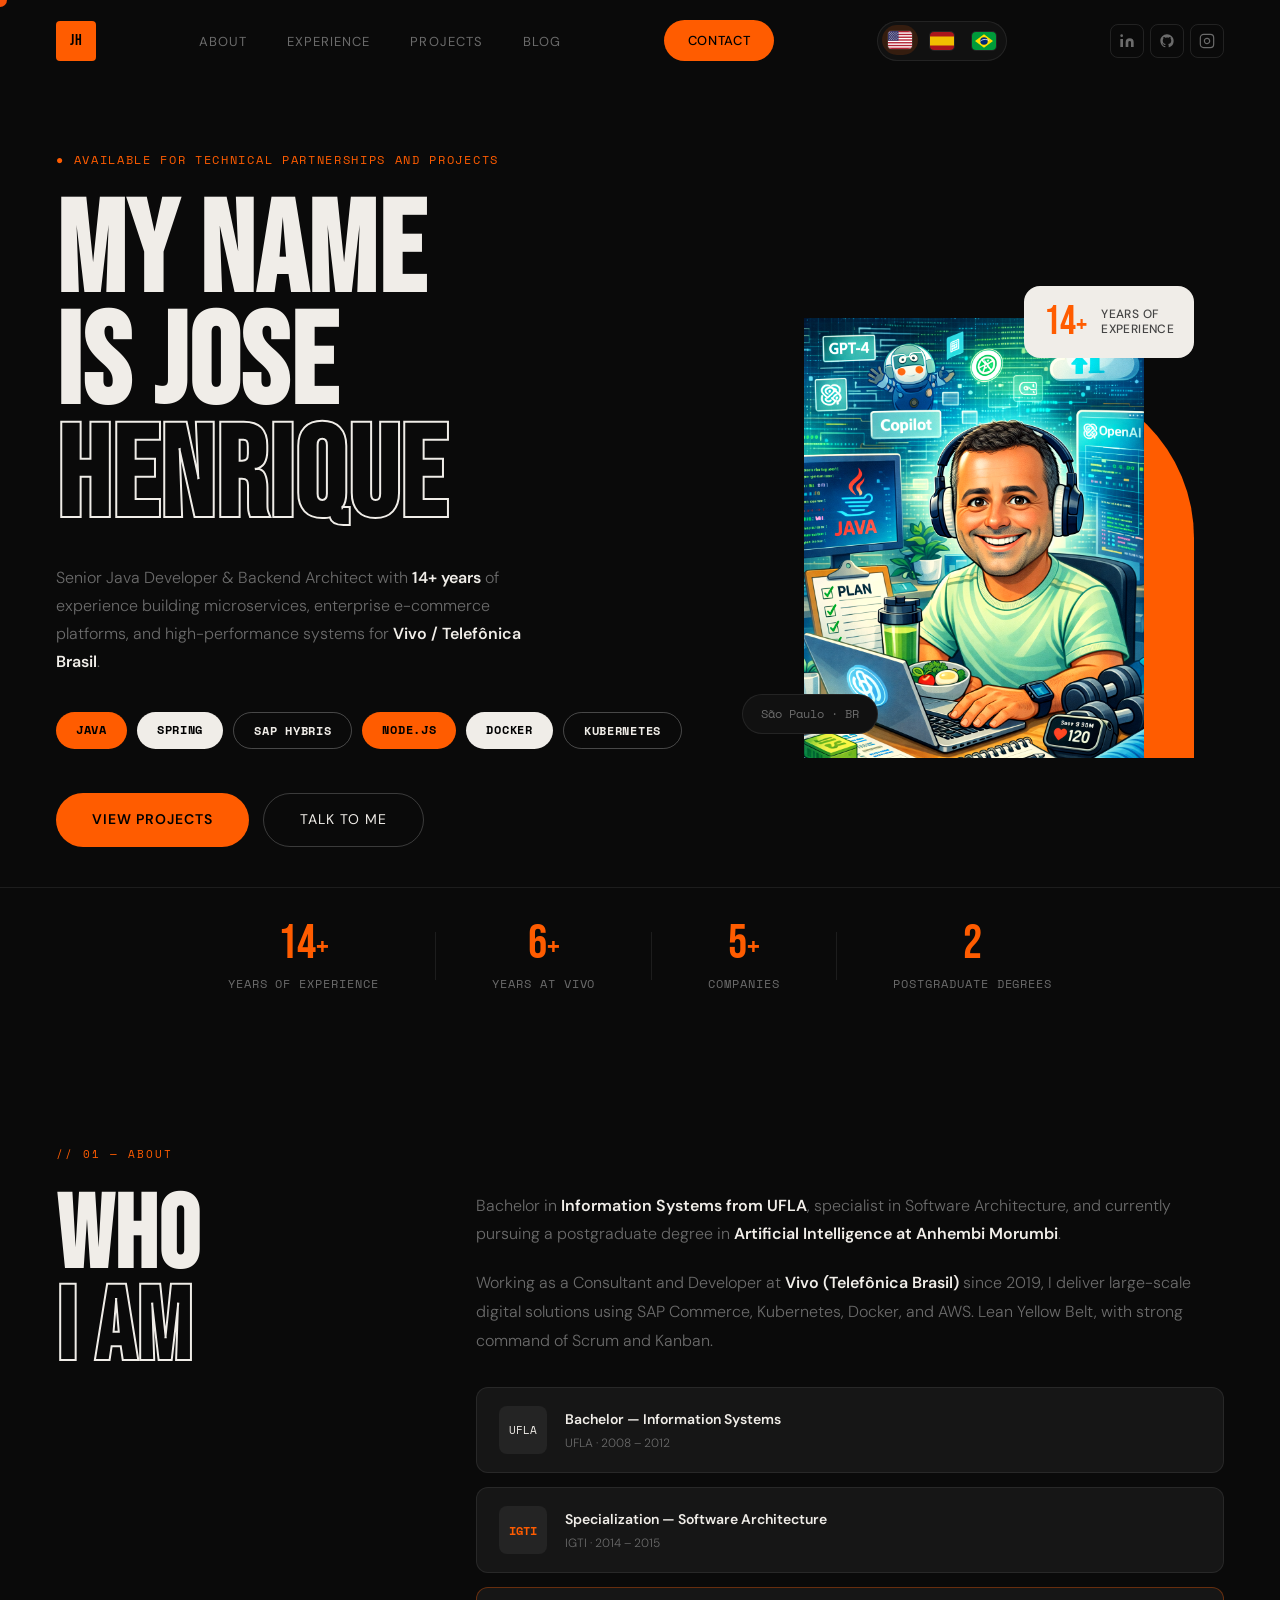
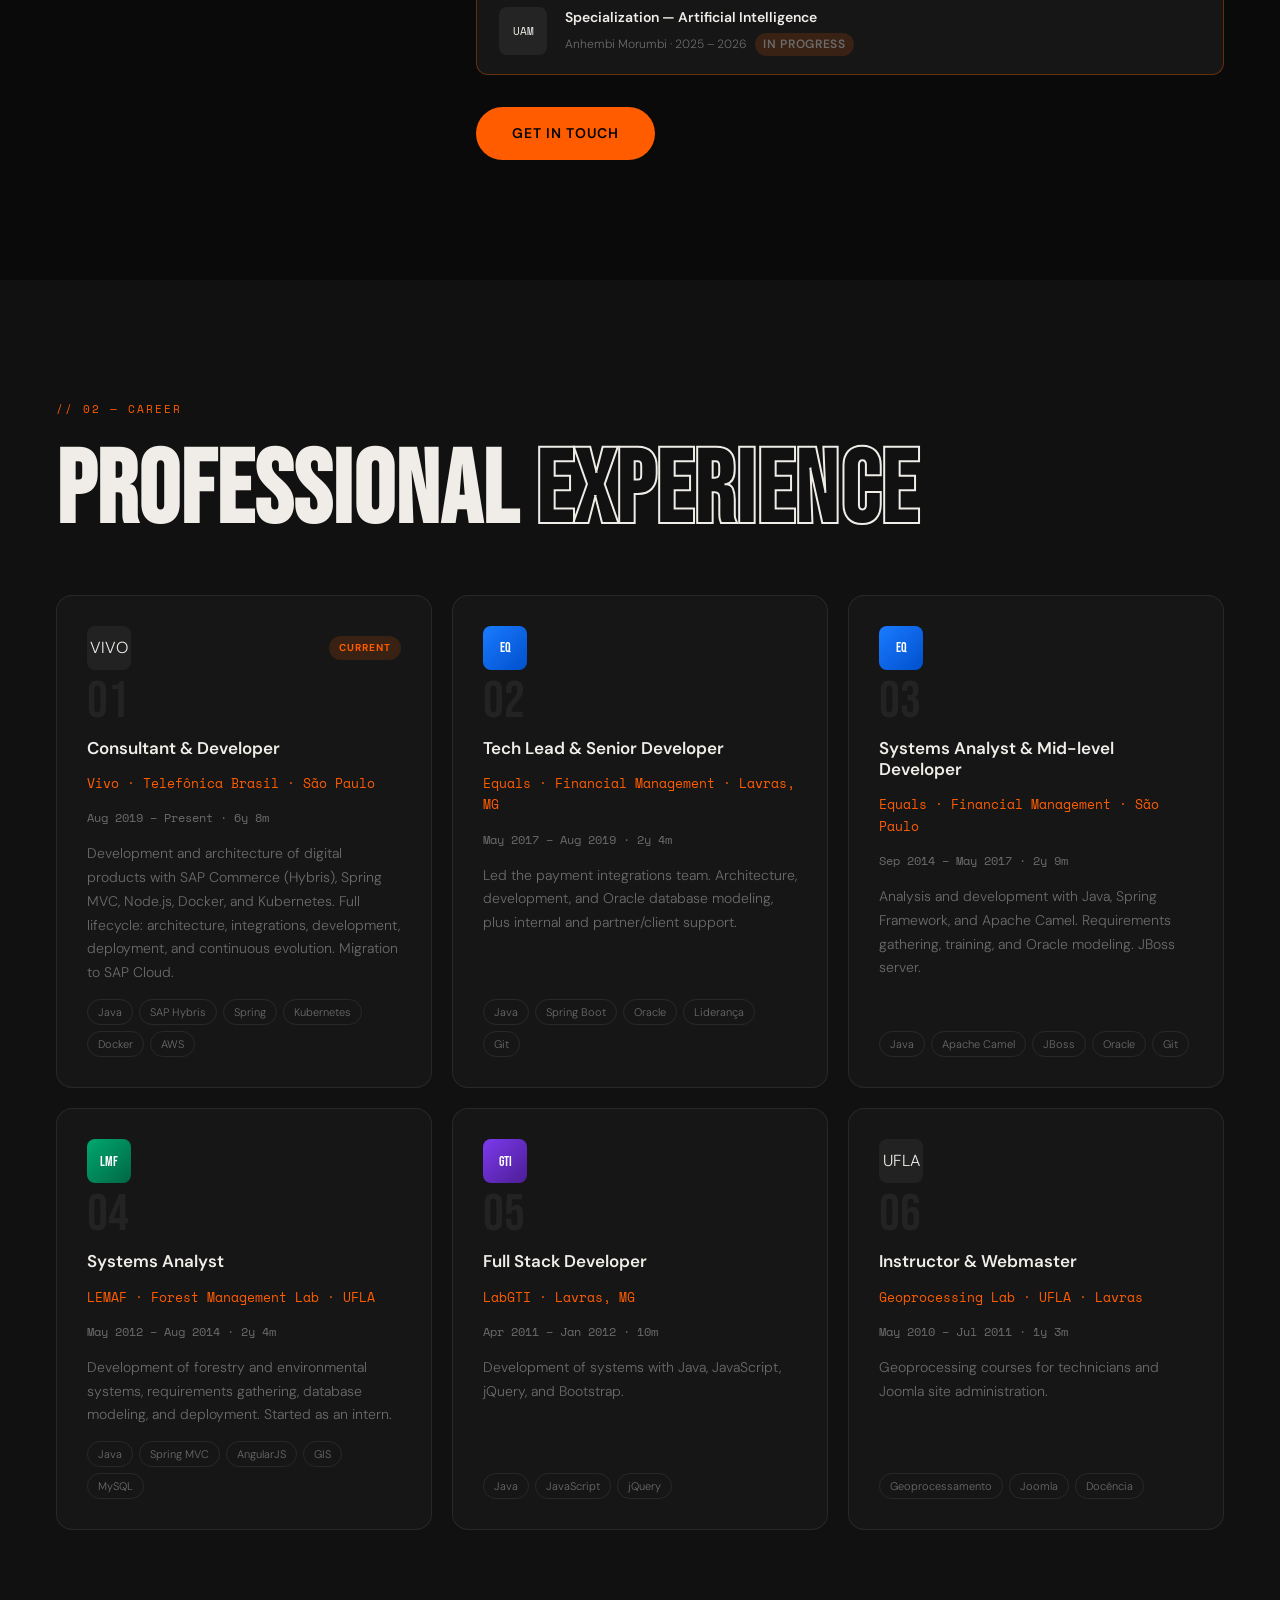
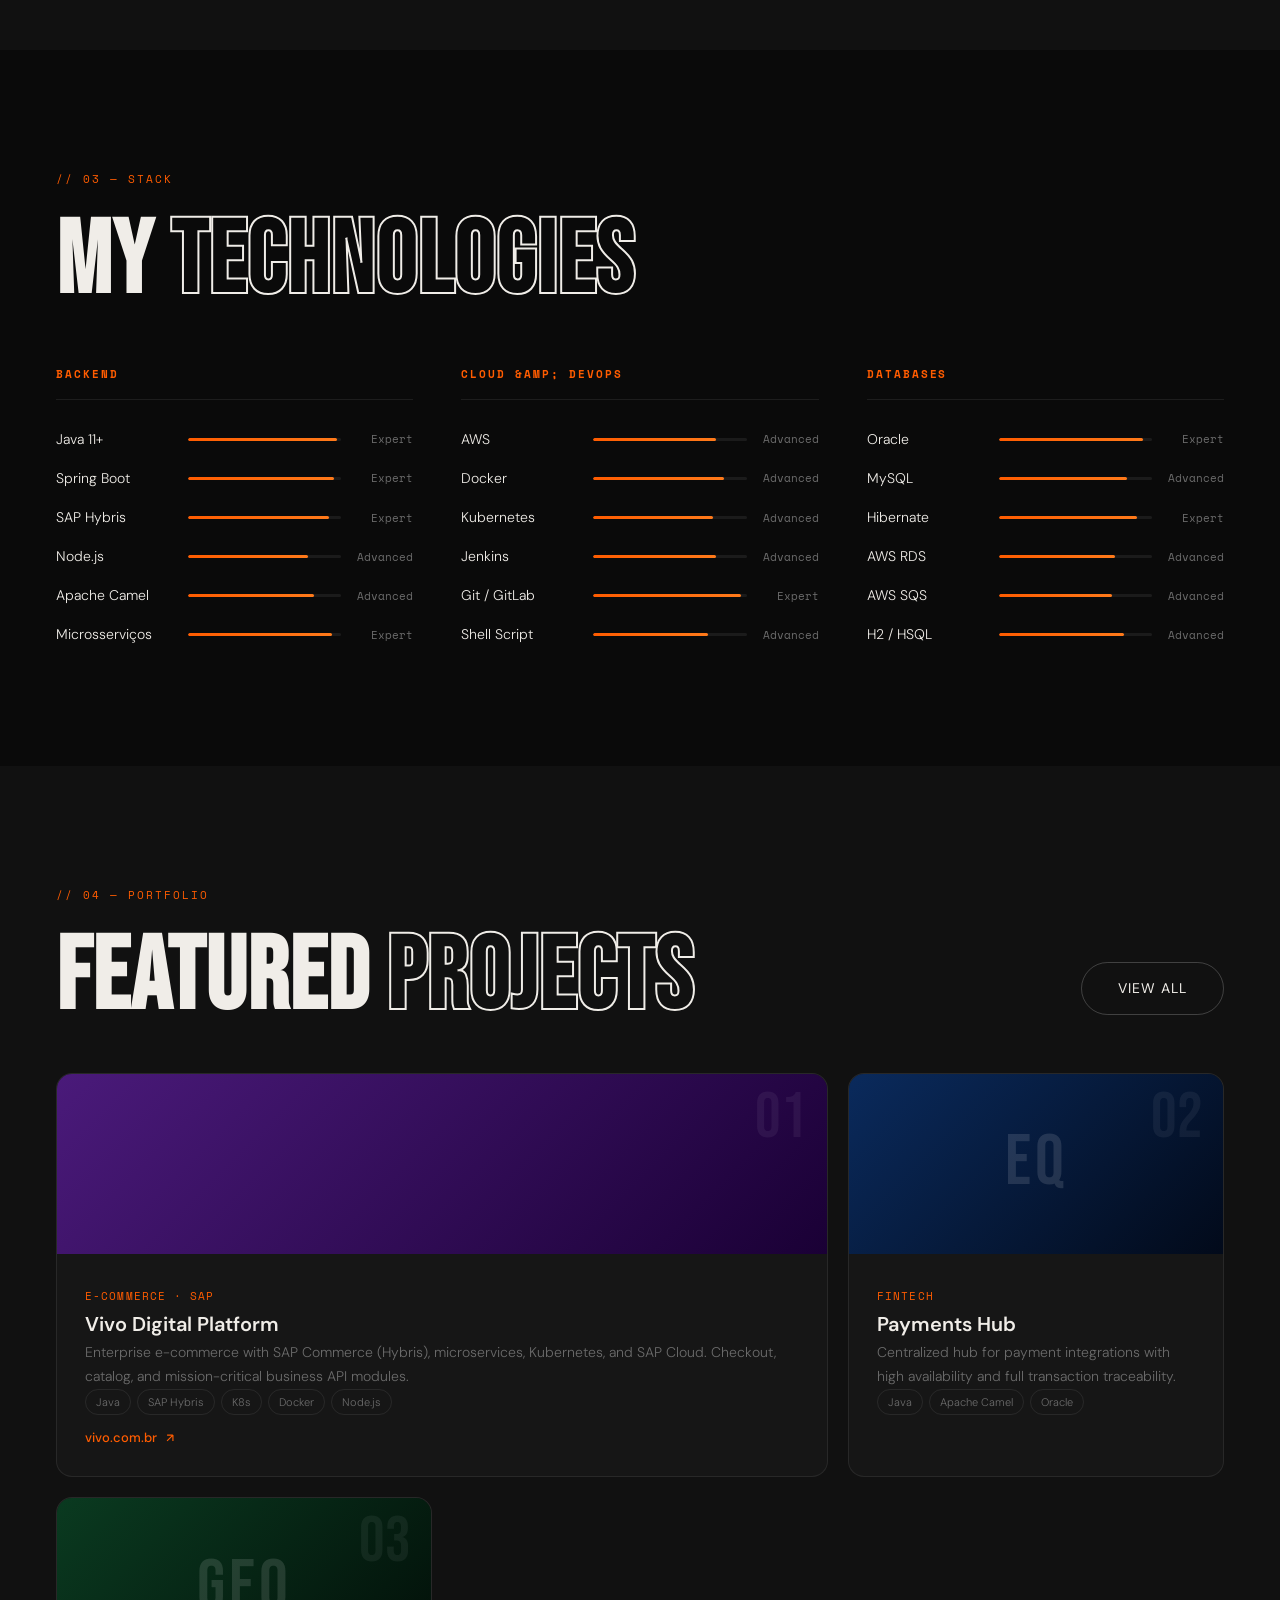
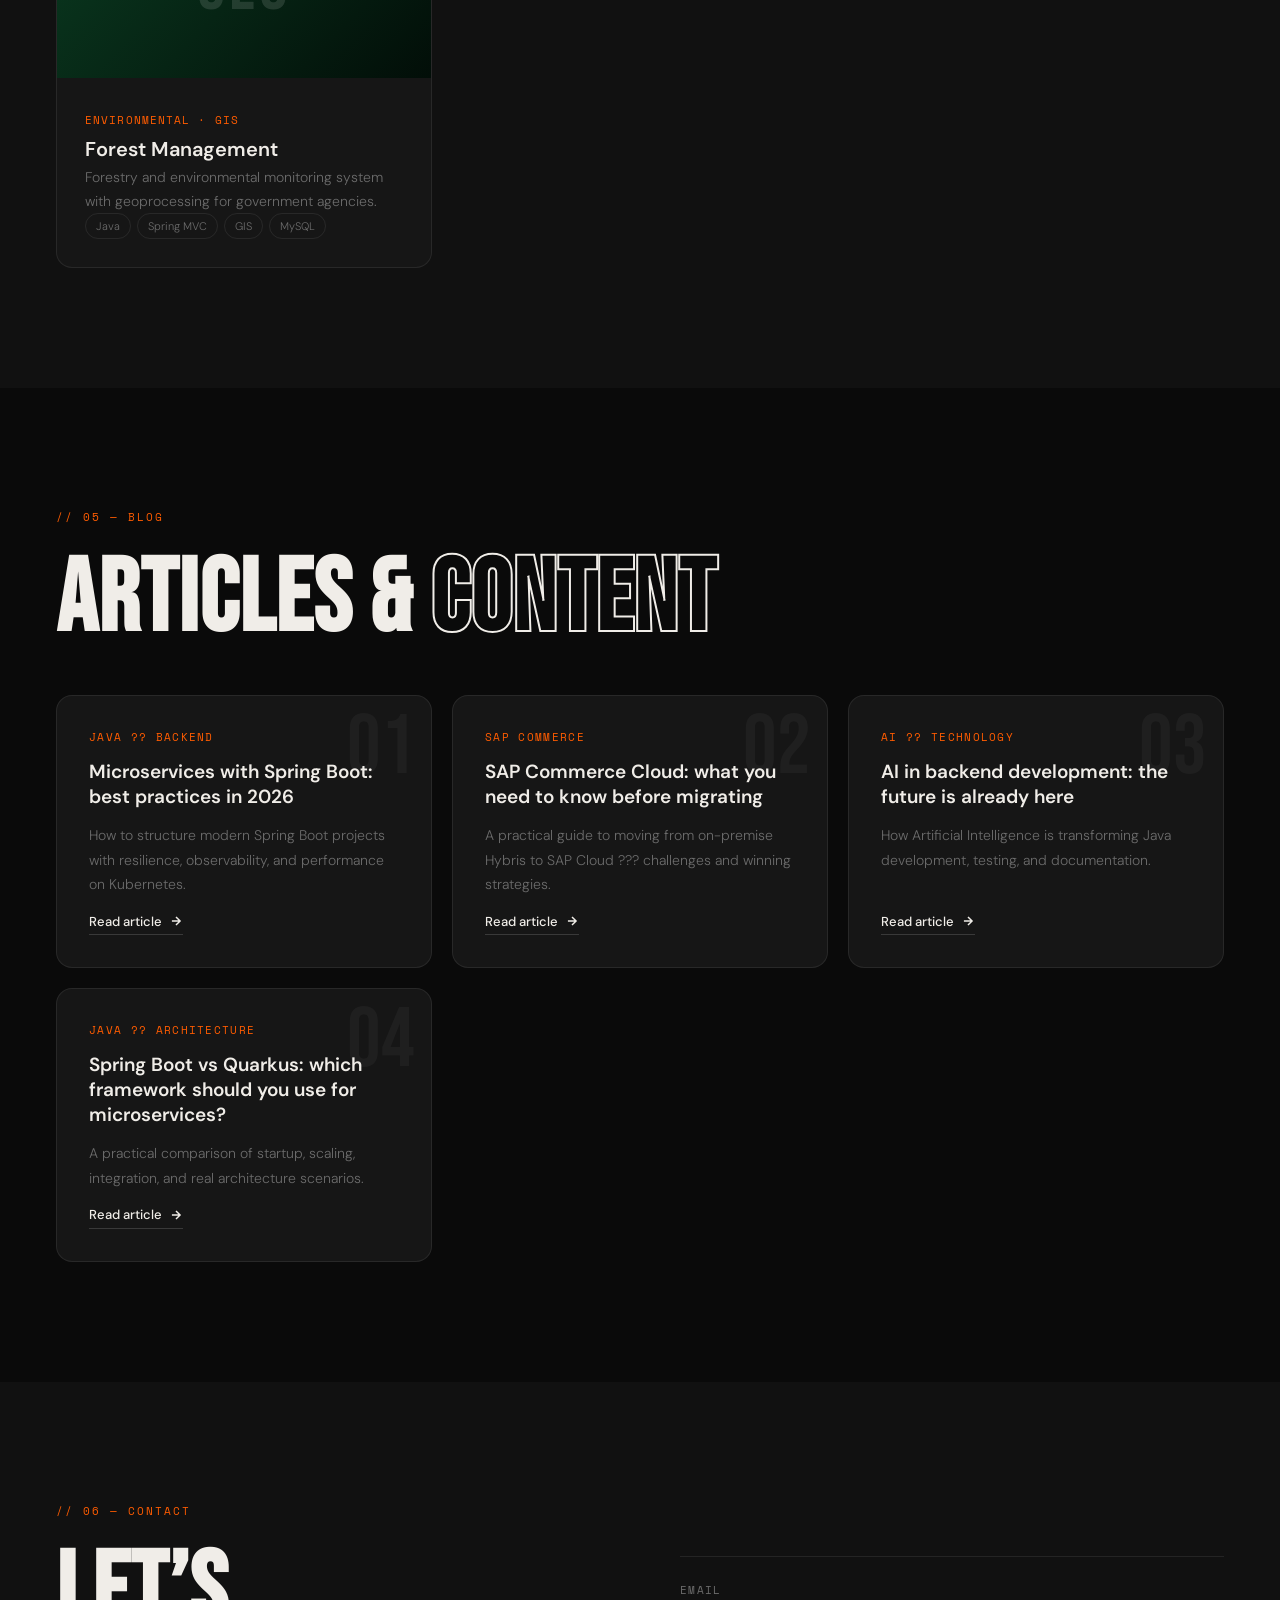
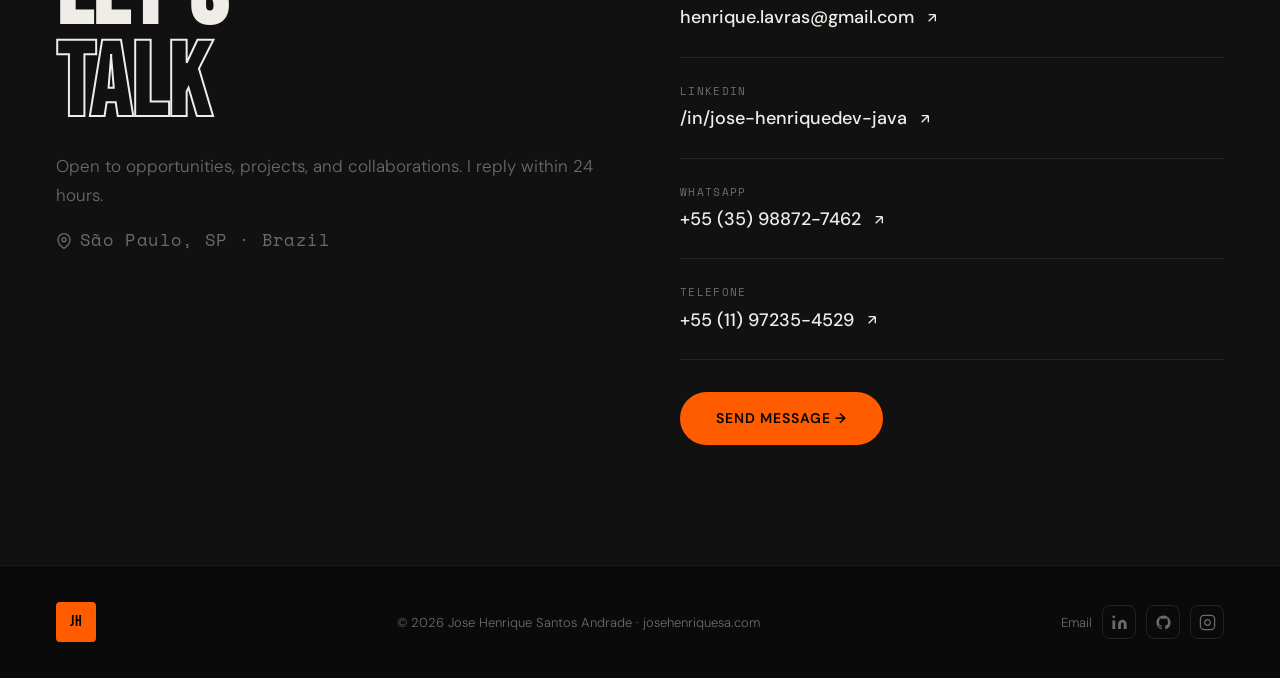
==== commit aed1bad2: "feat(blog): add Spring Boot vs Quarkus article with i18n and home link" ====
--- a/index.html
+++ b/index.html
@@ -544,6 +544,13 @@
             <p>Como a Inteligência Artificial está transformando o desenvolvimento, testes e documentação em Java.</p>
             <a href="/Blog/Posts/2026-03-23/blog-ia-backend-futuro.html" class="blog-link">Ler artigo <svg width="14" height="14" fill="none" stroke="currentColor" stroke-width="2.5" viewBox="0 0 24 24"><path d="M5 12h14M12 5l7 7-7 7"/></svg></a>
           </article>
+          <article class="blog-card ri" tabindex="0">
+            <div class="blog-num">04</div>
+            <div class="blog-cat">Java ? Arquitetura</div>
+            <h3>Spring Boot vs Quarkus: qual framework usar em microsservi?os?</h3>
+            <p>Comparativo pr?tico entre inicializa??o, escala, integra??o e cen?rios reais para tomar decis?es de arquitetura backend.</p>
+            <a href="/Blog/Posts/2026-03-30/blog-spring-boot-vs-quarkus-microservicos.html" class="blog-link">Ler artigo <svg width="14" height="14" fill="none" stroke="currentColor" stroke-width="2.5" viewBox="0 0 24 24"><path d="M5 12h14M12 5l7 7-7 7"/></svg></a>
+          </article>
         </div>
       </div>
     </section>
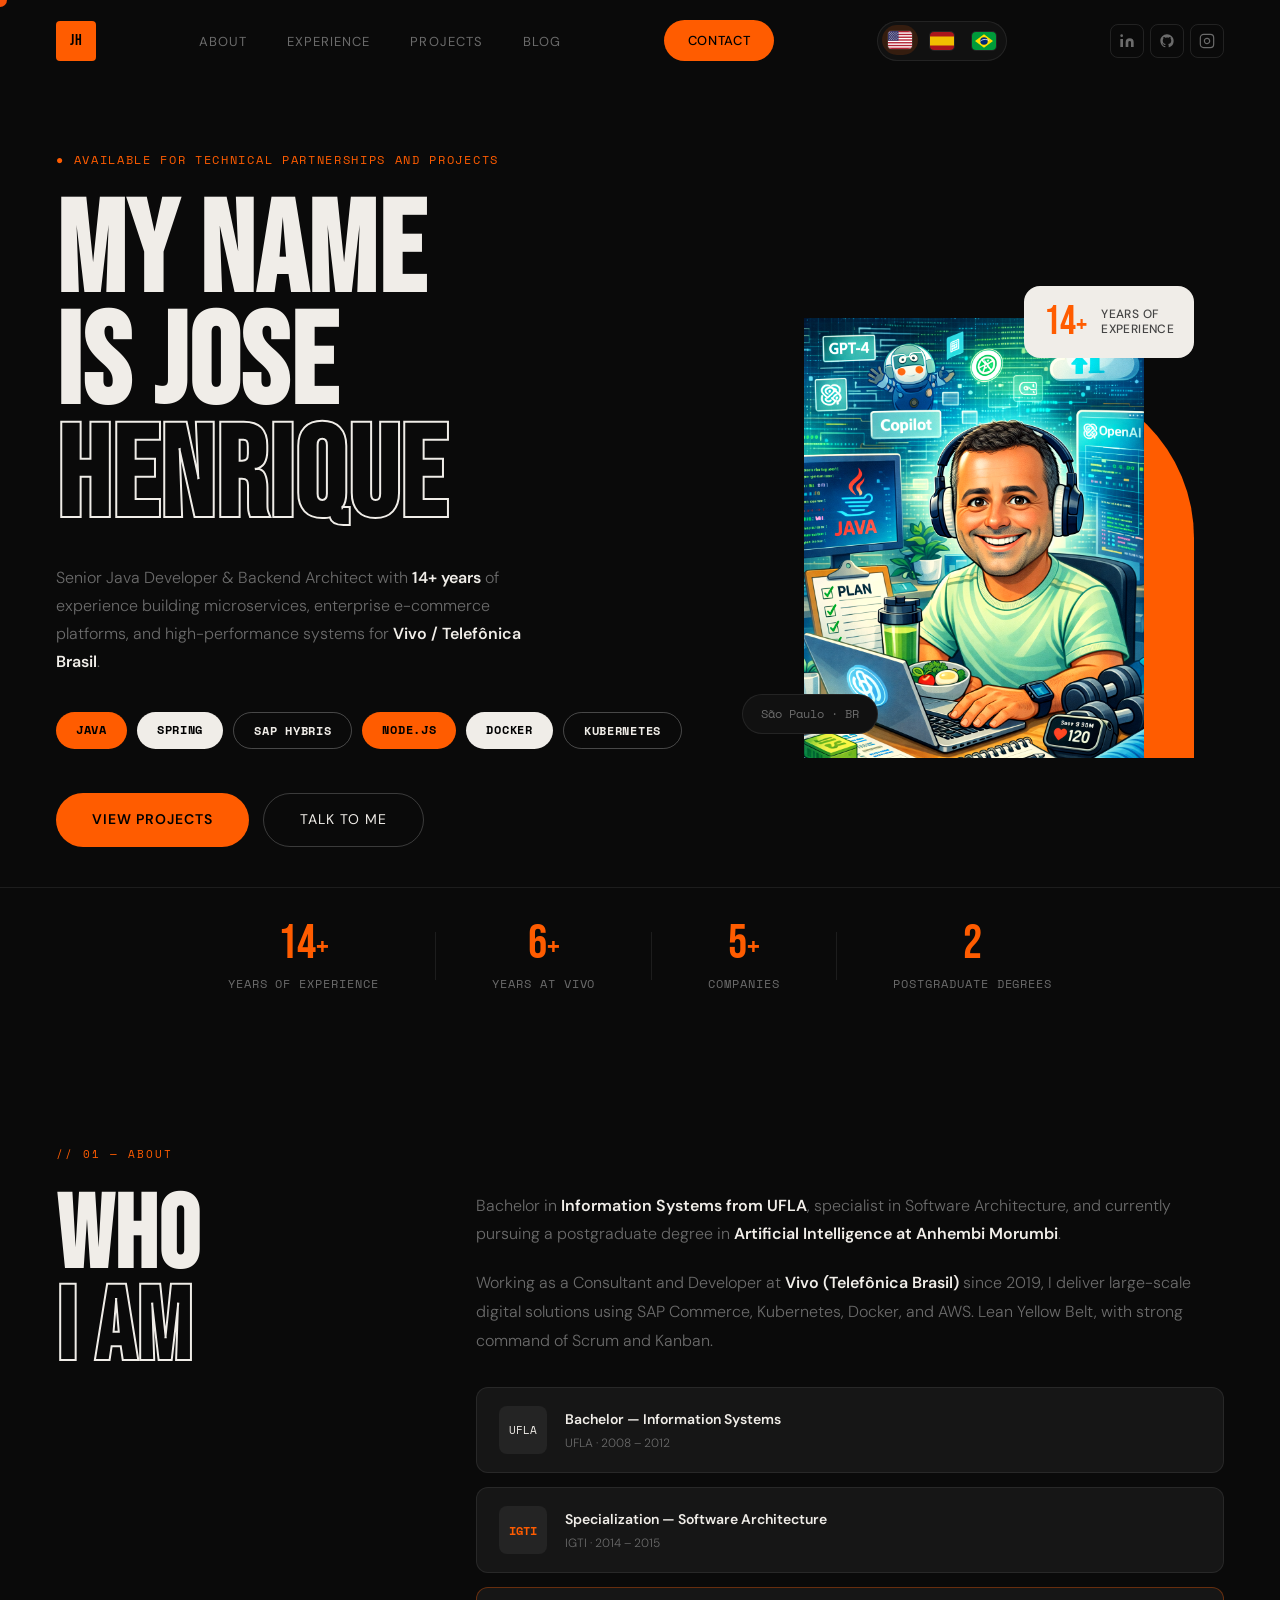
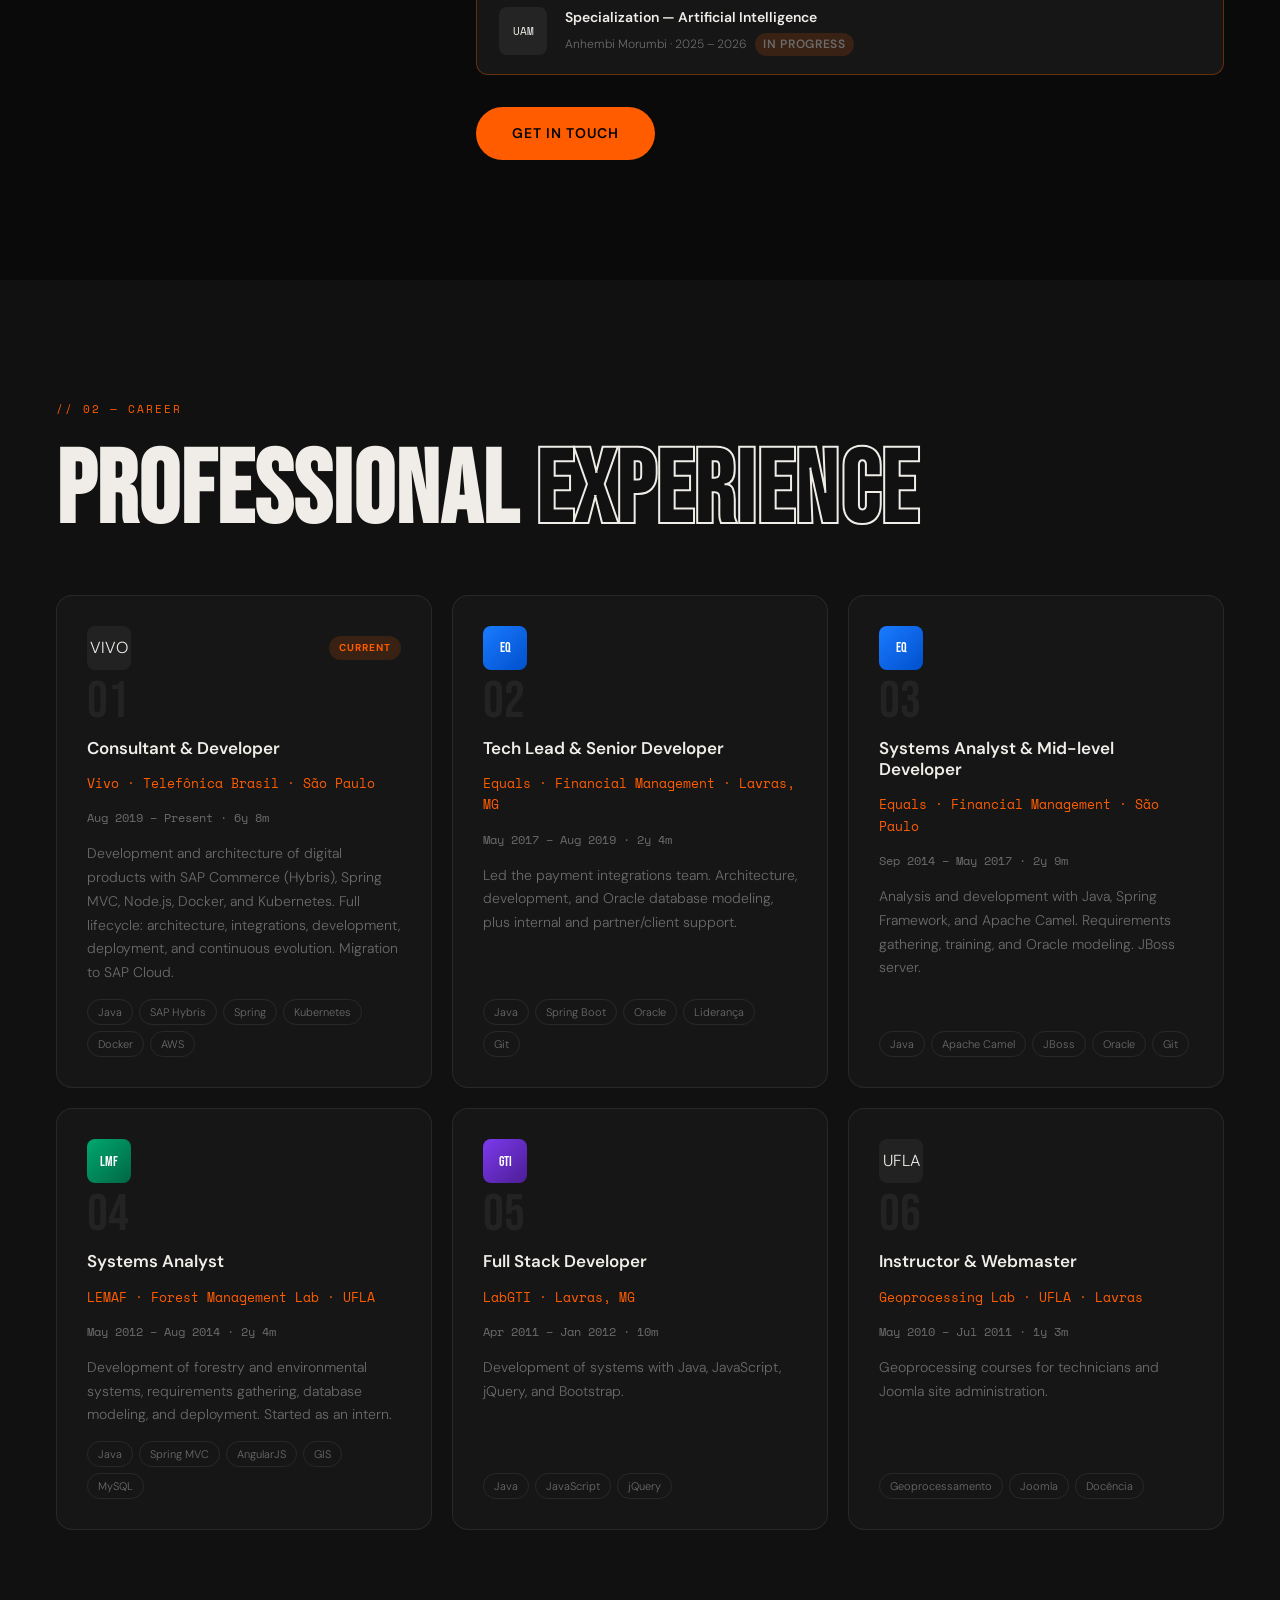
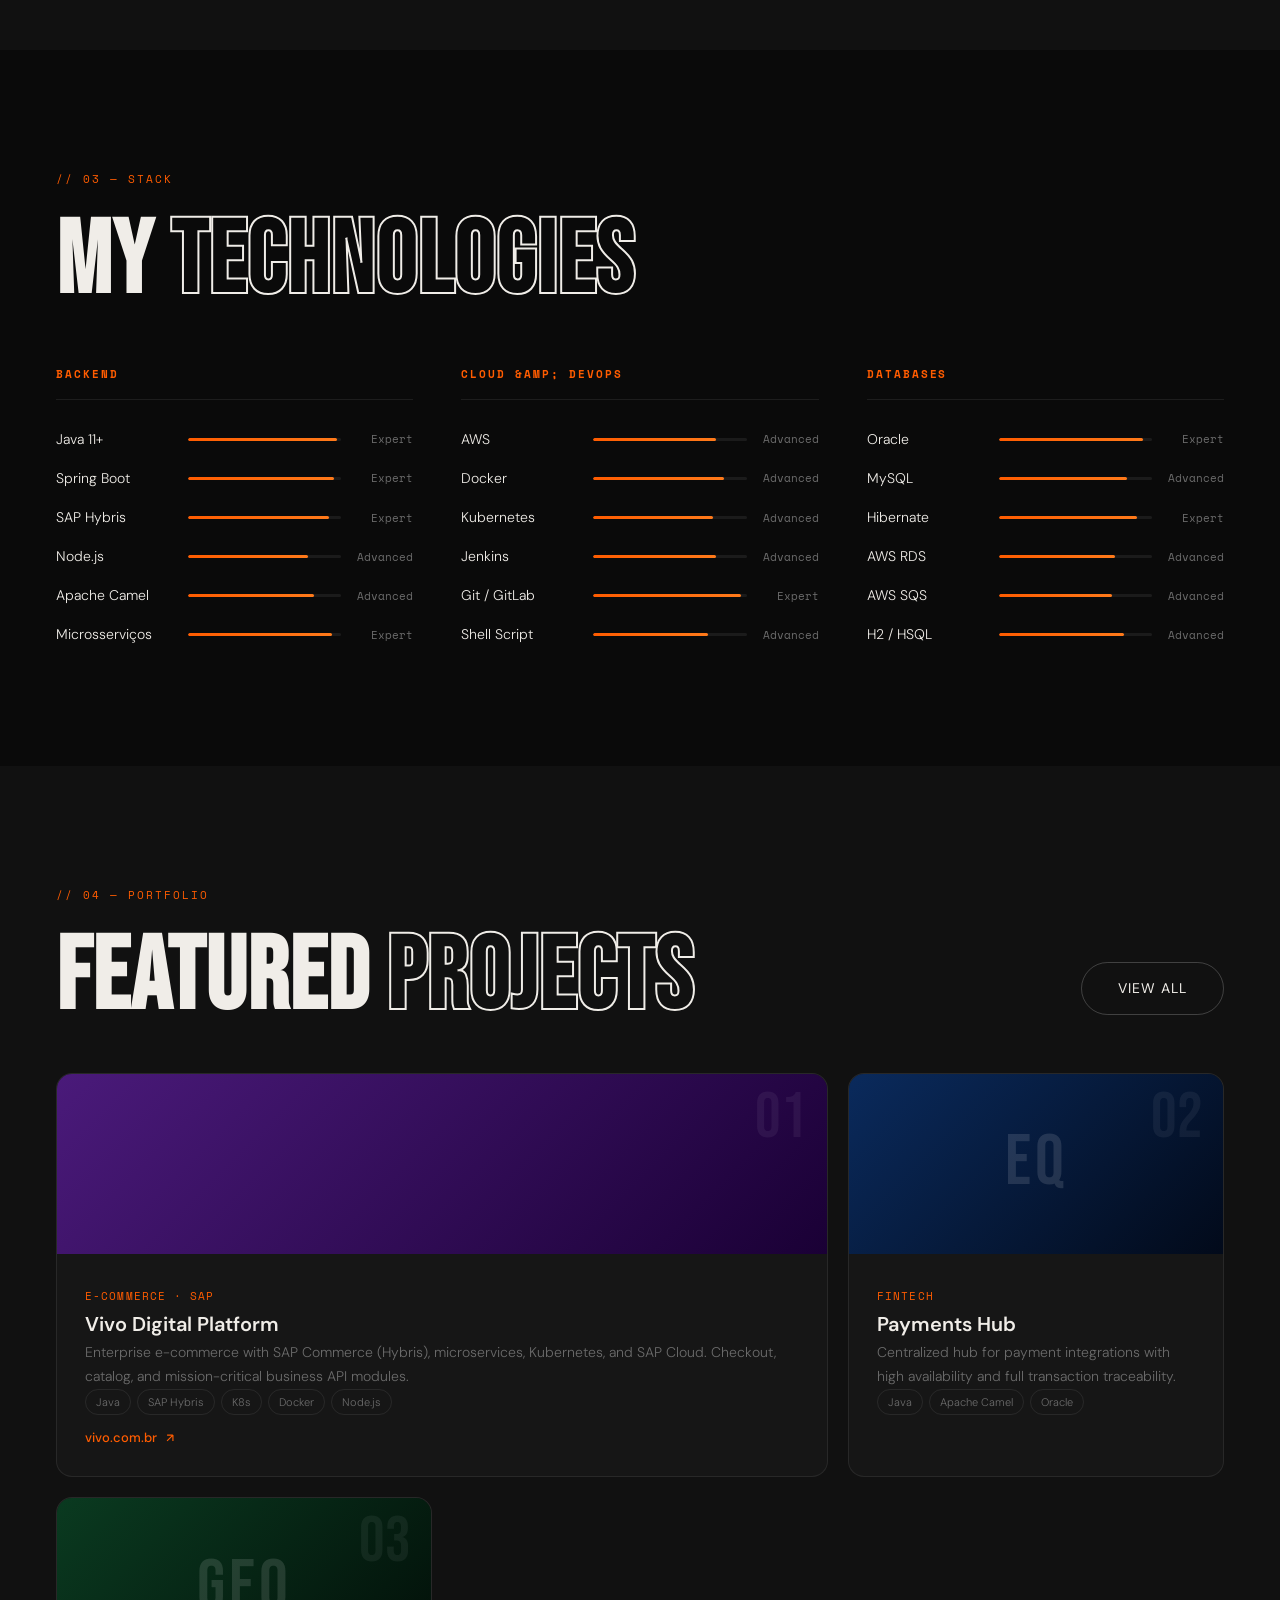
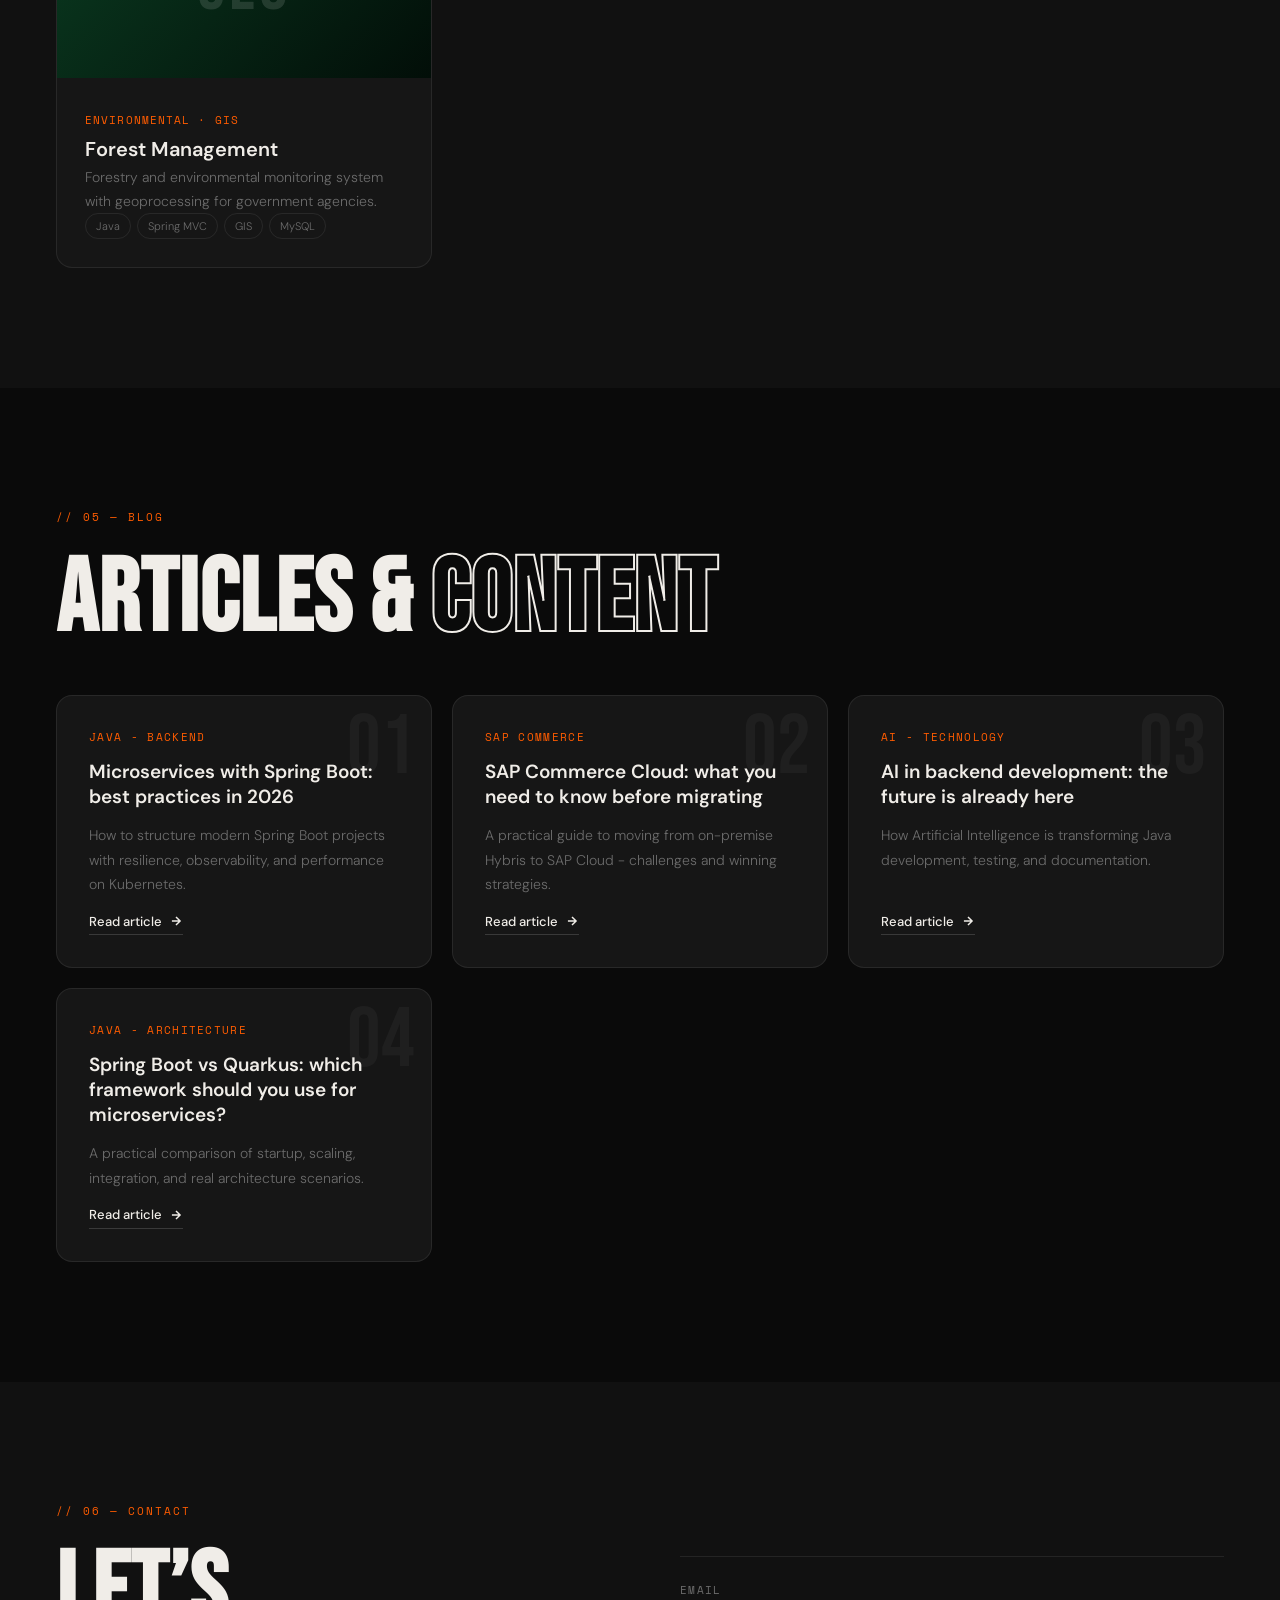
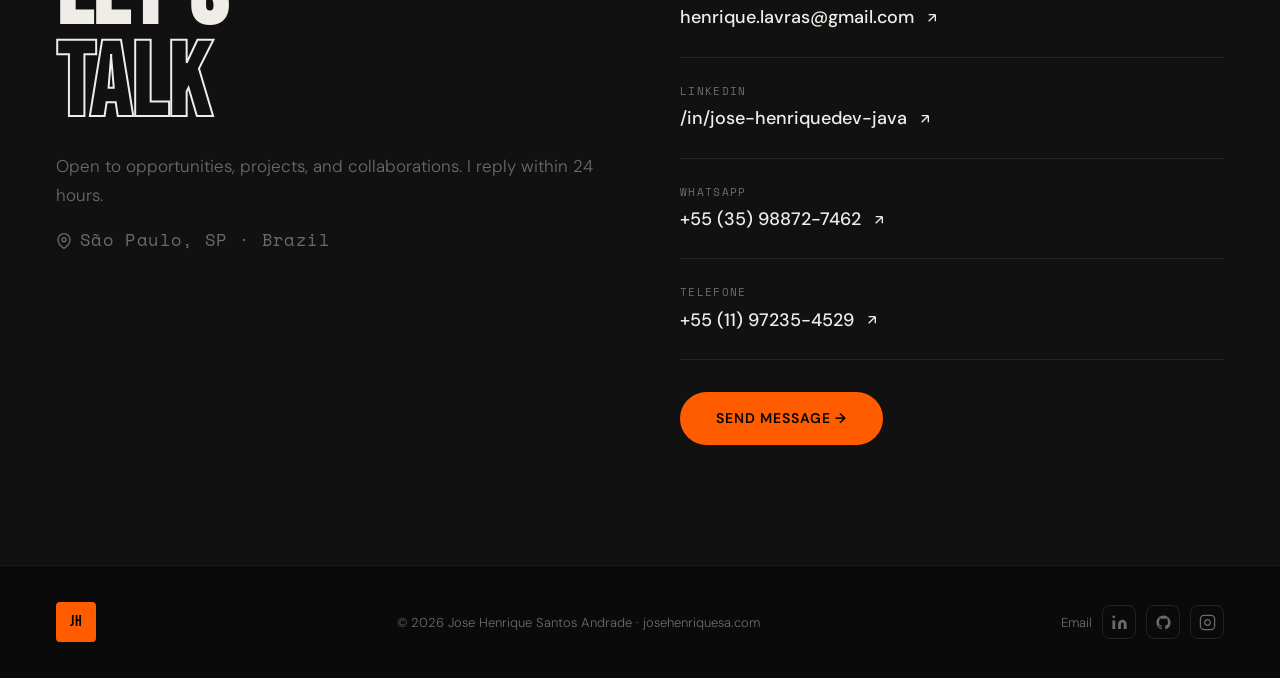
==== commit 90498a7b: "fix(i18n): correct encoding issues in new blog card and translations" ====
--- a/index.html
+++ b/index.html
@@ -546,9 +546,9 @@
           </article>
           <article class="blog-card ri" tabindex="0">
             <div class="blog-num">04</div>
-            <div class="blog-cat">Java ? Arquitetura</div>
-            <h3>Spring Boot vs Quarkus: qual framework usar em microsservi?os?</h3>
-            <p>Comparativo pr?tico entre inicializa??o, escala, integra??o e cen?rios reais para tomar decis?es de arquitetura backend.</p>
+            <div class="blog-cat">Java · Arquitetura</div>
+            <h3>Spring Boot vs Quarkus: qual framework usar em microsserviços?</h3>
+            <p>Comparativo prático entre inicialização, escala, integração e cenários reais para tomar decisões de arquitetura backend.</p>
             <a href="/Blog/Posts/2026-03-30/blog-spring-boot-vs-quarkus-microservicos.html" class="blog-link">Ler artigo <svg width="14" height="14" fill="none" stroke="currentColor" stroke-width="2.5" viewBox="0 0 24 24"><path d="M5 12h14M12 5l7 7-7 7"/></svg></a>
           </article>
         </div>
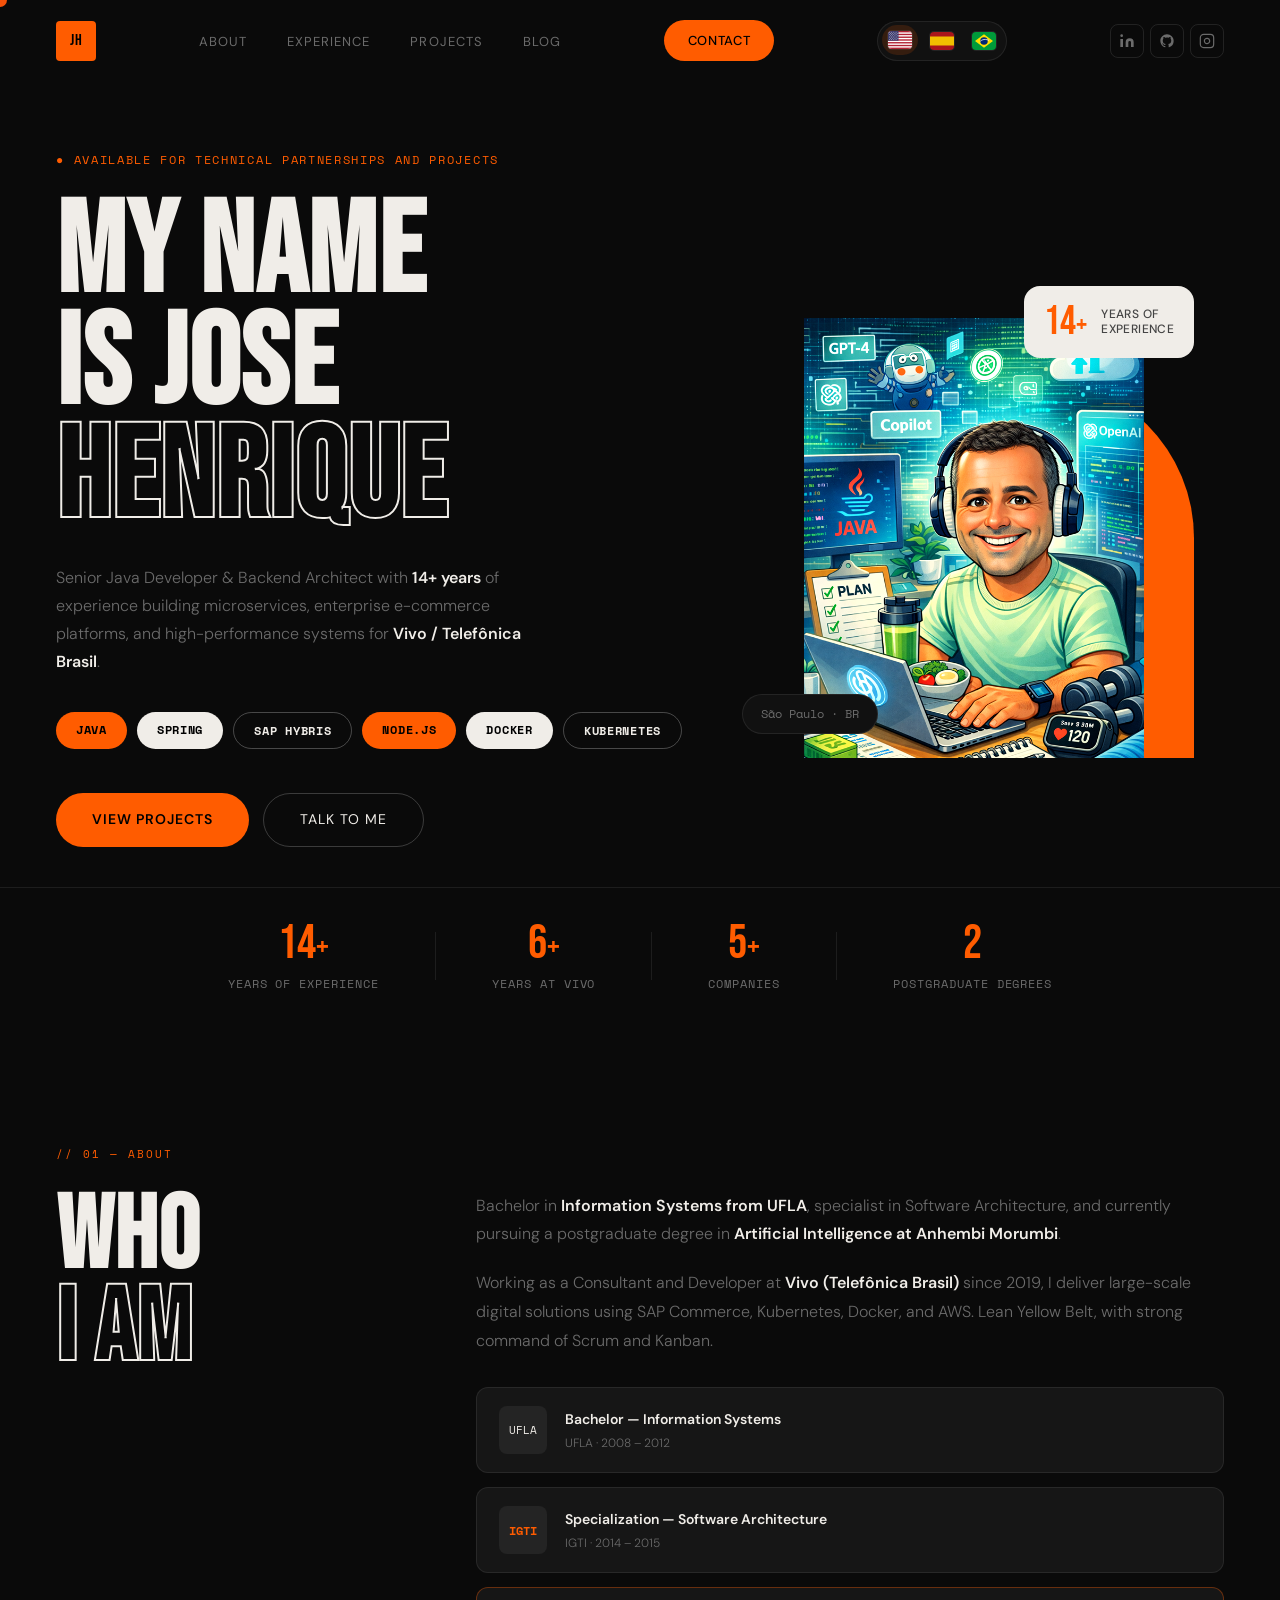
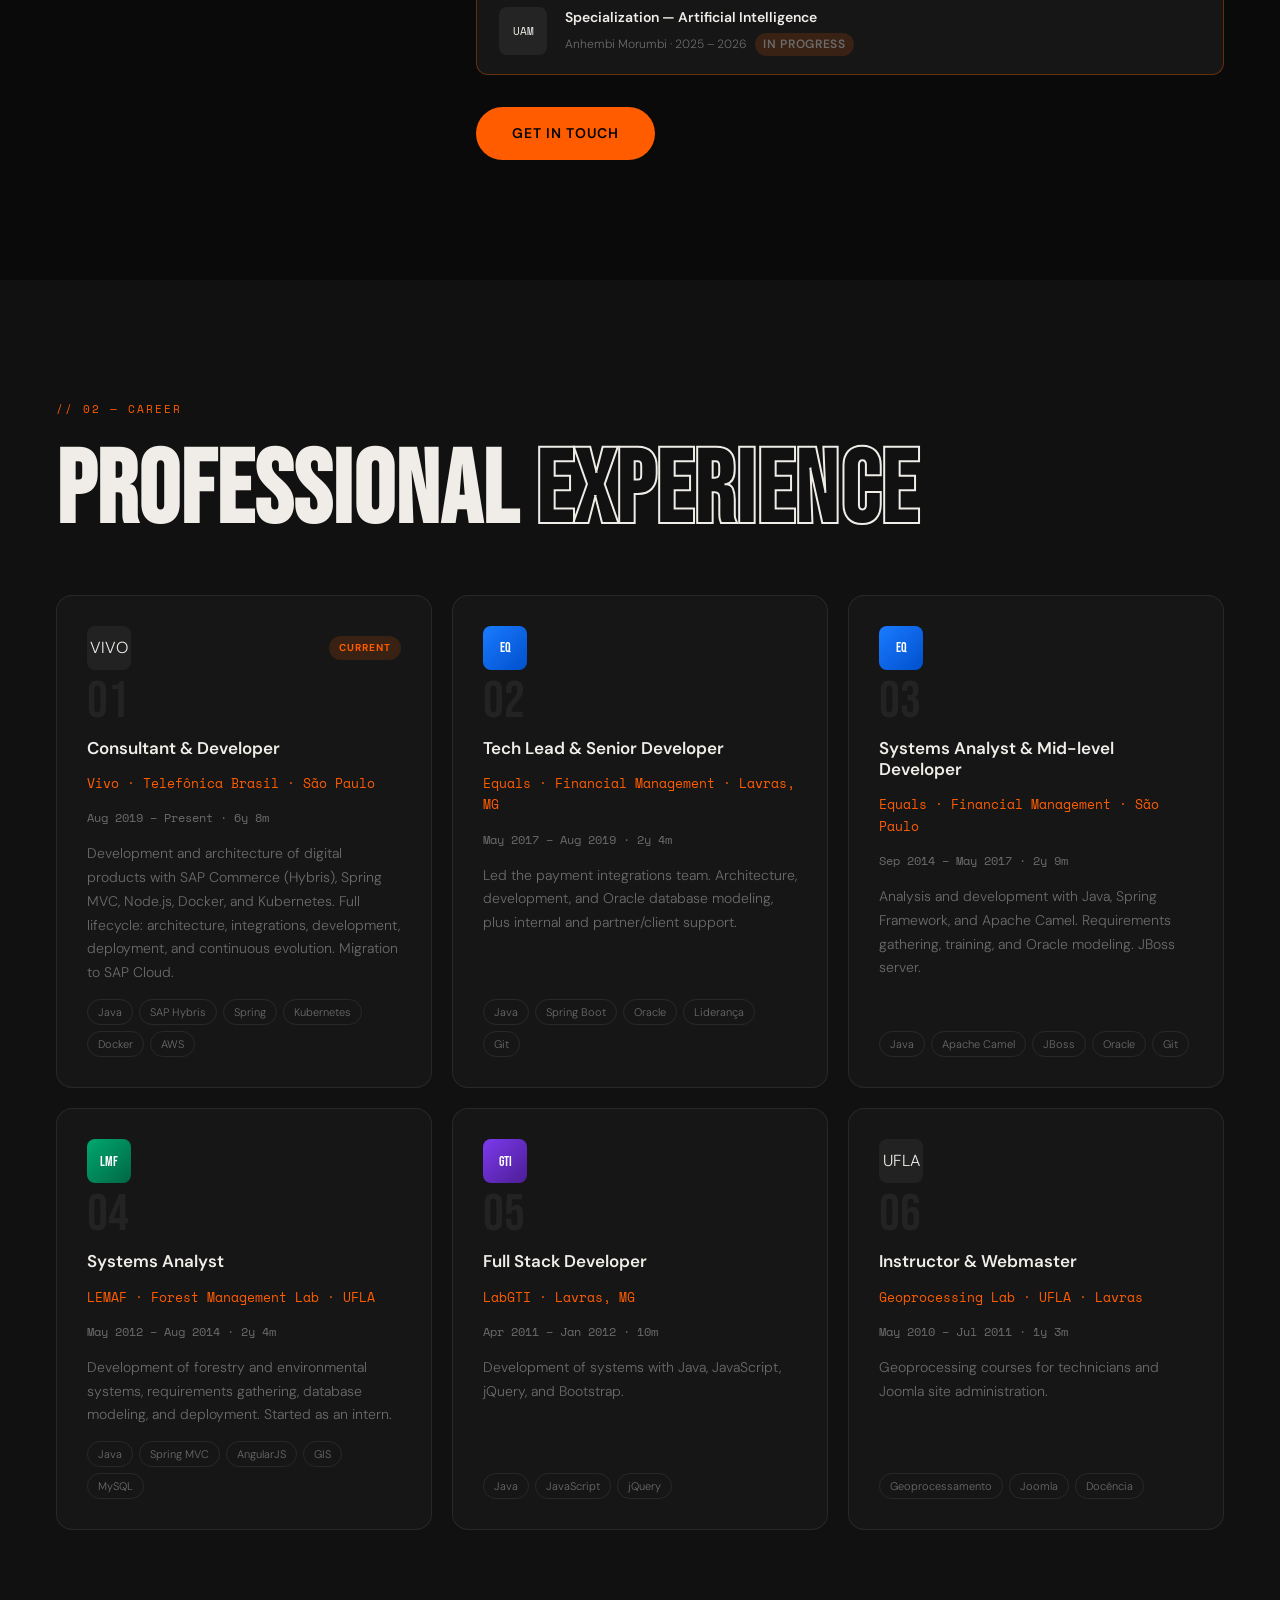
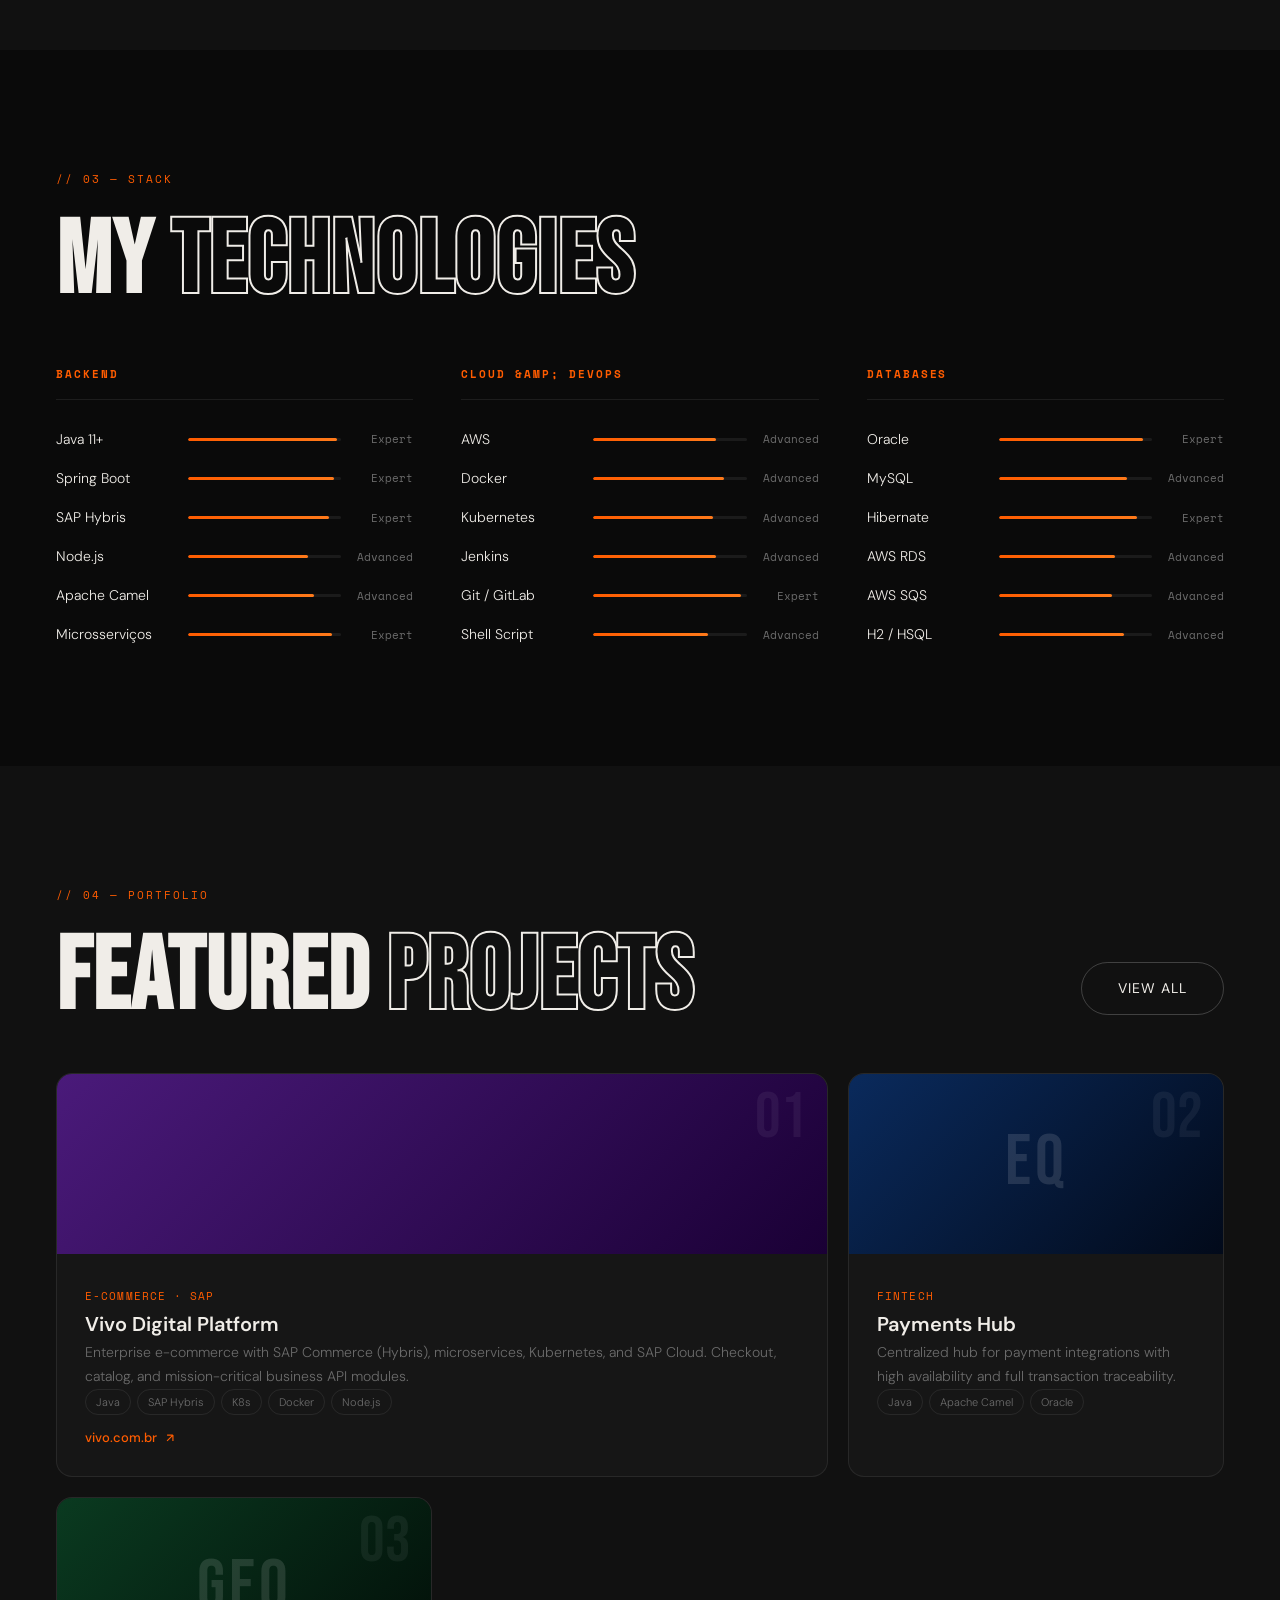
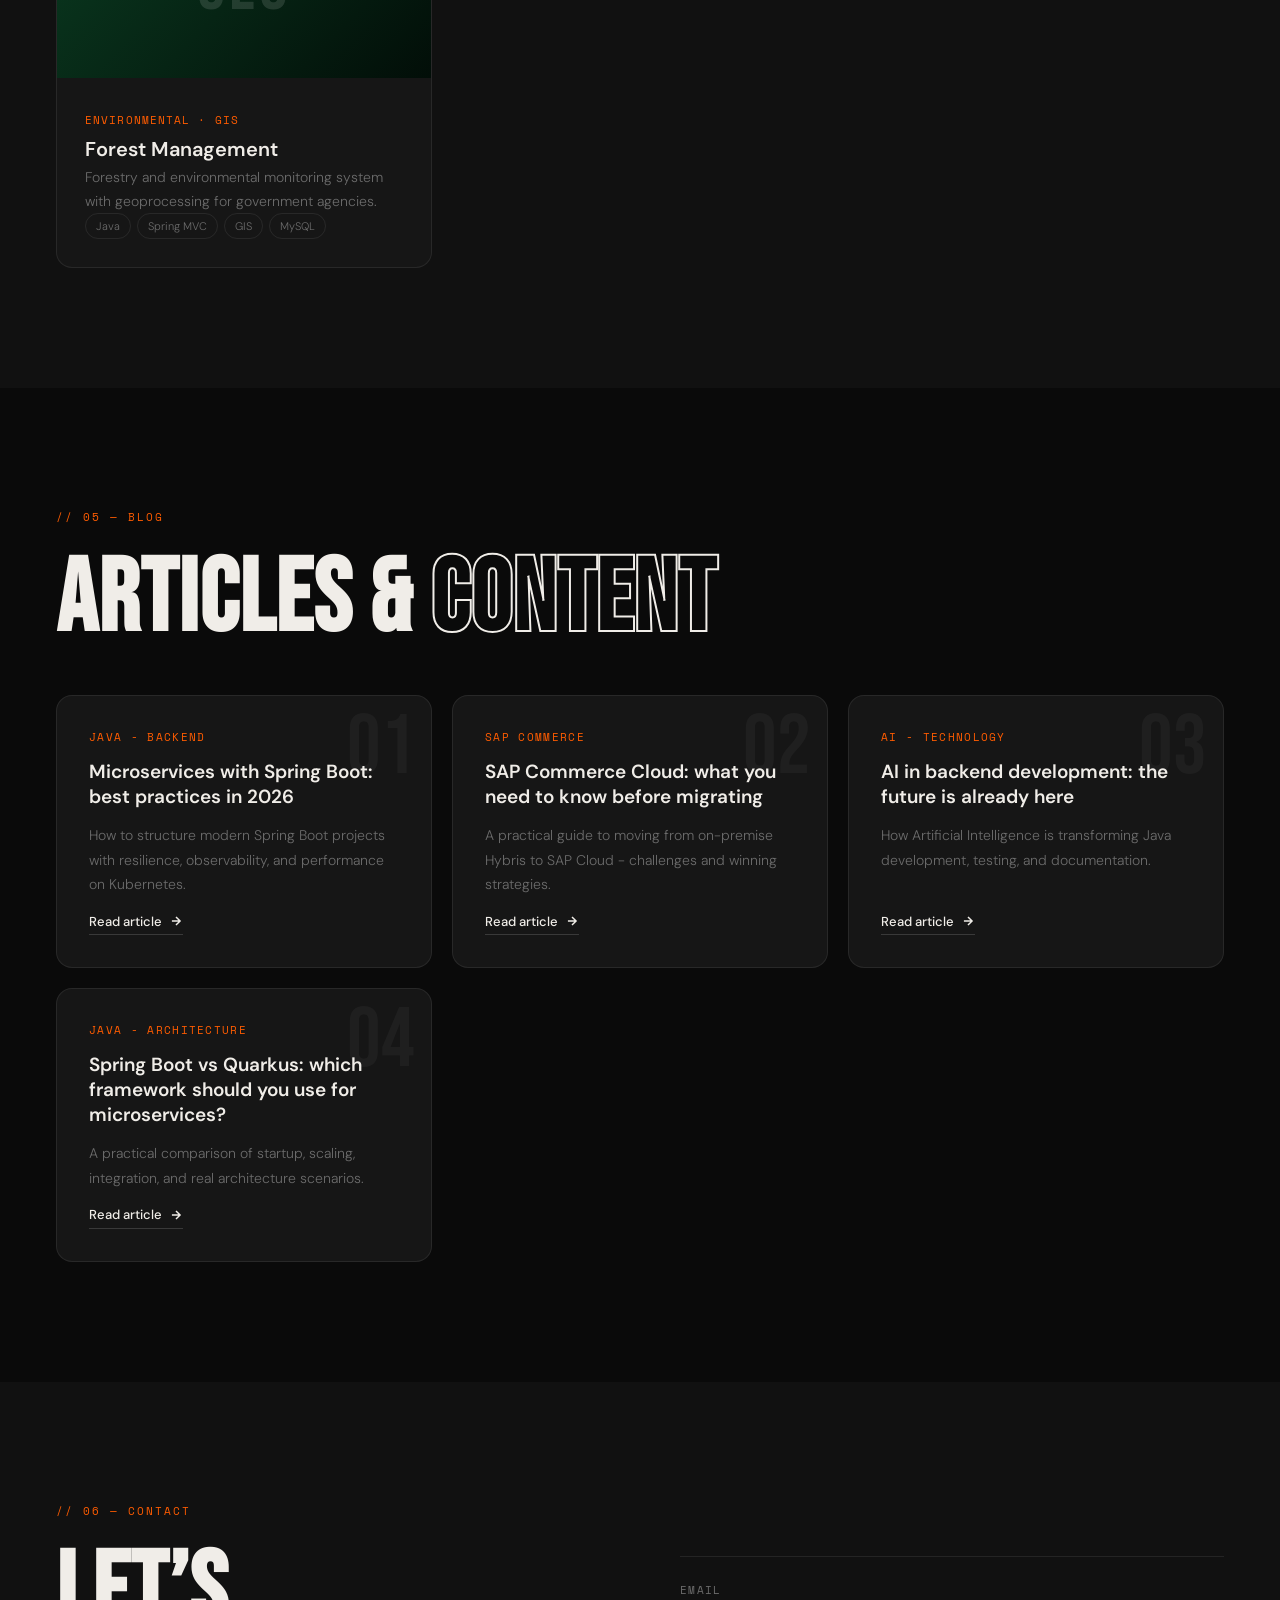
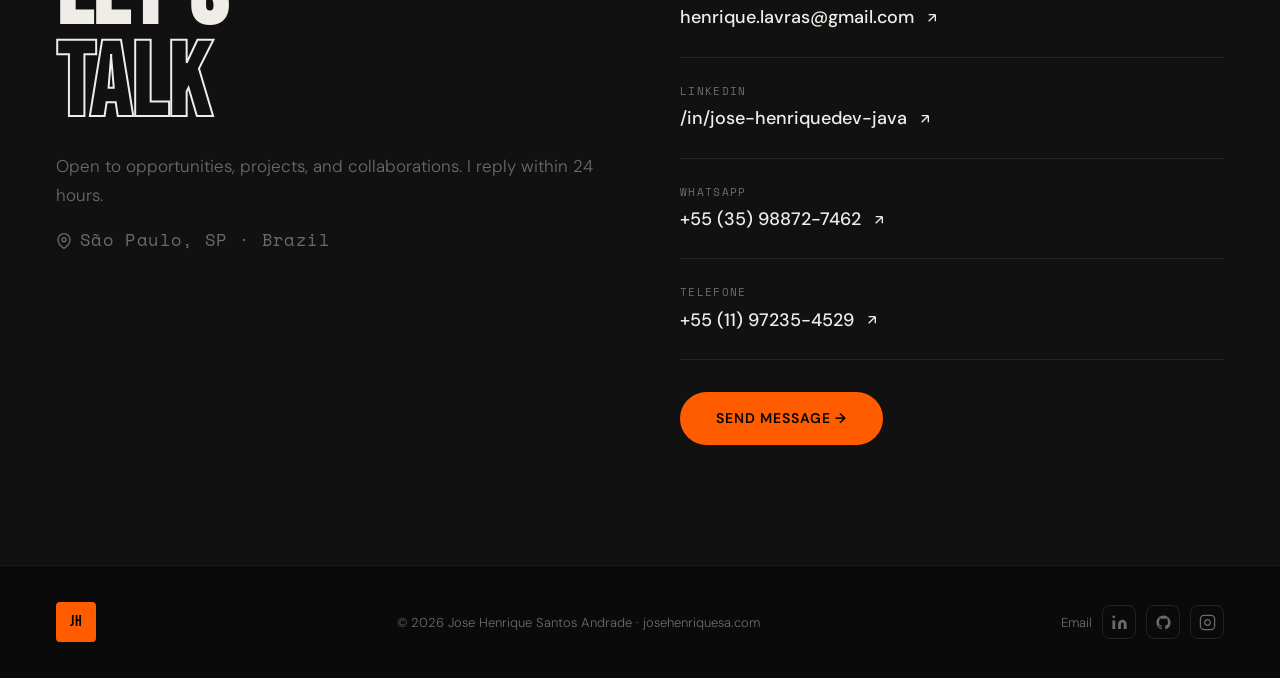
==== commit 9b67fcc2: "perf(seo): optimize hero image loading and defer non-critical scripts" ====
--- a/index.html
+++ b/index.html
@@ -13,20 +13,28 @@
   <meta property="og:description" content="Portfolio de Jose Henrique Santos Andrade, desenvolvedor backend e dev Java com foco em microservicos, Spring Boot e arquitetura." />
   <meta property="og:url" content="https://josehenriquesa.com/" />
   <meta property="og:site_name" content="Jose Henrique Santos Andrade" />
-  <meta property="og:image" content="https://josehenriquesa.com/images/jose-henrique.png" />
+  <meta property="og:image" content="https://josehenriquesa.com/images/jose-henrique-640.png" />
   <meta name="twitter:card" content="summary_large_image" />
   <meta name="twitter:title" content="Jose Henrique Santos Andrade | Desenvolvedor Backend Java" />
   <meta name="twitter:description" content="Portfolio de Jose Henrique Santos Andrade, desenvolvedor backend e dev Java com foco em microservicos, Spring Boot e arquitetura." />
-  <meta name="twitter:image" content="https://josehenriquesa.com/images/jose-henrique.png" />
+  <meta name="twitter:image" content="https://josehenriquesa.com/images/jose-henrique-640.png" />
   <link rel="alternate" hreflang="pt-BR" href="https://josehenriquesa.com/" />
   <link rel="alternate" hreflang="x-default" href="https://josehenriquesa.com/" />
     <link rel="icon" type="image/svg+xml" href="images/favicon.svg" />
-  <link rel="icon" type="image/x-icon" href="images/favicon.ico" />
+  <link rel="icon" type="image/x-icon" href="/favicon.ico" />
   <link rel="icon" type="image/png" sizes="32x32" href="images/favicon-32.png" />
   <link rel="icon" type="image/png" sizes="16x16" href="images/favicon-16.png" />
   <meta name="theme-color" content="#FF5C00" />
   <link rel="preconnect" href="https://fonts.googleapis.com" />
   <link rel="preconnect" href="https://fonts.gstatic.com" crossorigin />
+  <link
+    rel="preload"
+    as="image"
+    href="images/jose-henrique-640.png"
+    imagesrcset="images/jose-henrique-420.png 420w, images/jose-henrique-512.png 512w, images/jose-henrique-640.png 640w"
+    imagesizes="(max-width: 768px) 420px, (max-width: 1200px) 512px, 640px"
+    fetchpriority="high"
+  />
   <link href="https://fonts.googleapis.com/css2?family=Bebas+Neue&family=DM+Sans:ital,wght@0,300;0,400;0,500;0,600;1,300&family=Space+Mono:wght@400;700&display=swap" rel="stylesheet" />
   <link rel="stylesheet" href="css/style.css" />
   <link rel="stylesheet" href="css/header-controls.css" />
@@ -170,10 +178,16 @@
             <!-- Photo -->
             <div class="photo-frame">
               <img
-                src="images/jose-henrique.png"
+                src="images/jose-henrique-640.png"
+                srcset="images/jose-henrique-420.png 420w, images/jose-henrique-512.png 512w, images/jose-henrique-640.png 640w"
+                sizes="(max-width: 768px) 420px, (max-width: 1200px) 512px, 640px"
+                width="640"
+                height="960"
                 alt="Jose Henrique Santos Andrade"
                 class="profile-img"
                 loading="eager"
+                decoding="async"
+                fetchpriority="high"
               />
             </div>
 
--- a/css/style.css
+++ b/css/style.css
@@ -3,7 +3,6 @@
    Layout: Jacob-inspired asymmetric design
    ===================================================== */
 
-@import url('https://fonts.googleapis.com/css2?family=Bebas+Neue&family=DM+Sans:ital,wght@0,300;0,400;0,500;0,600;1,300&family=Space+Mono:wght@400;700&display=swap');
 
 /* ─── VARIABLES ─────────────────────────────────────── */
 :root {
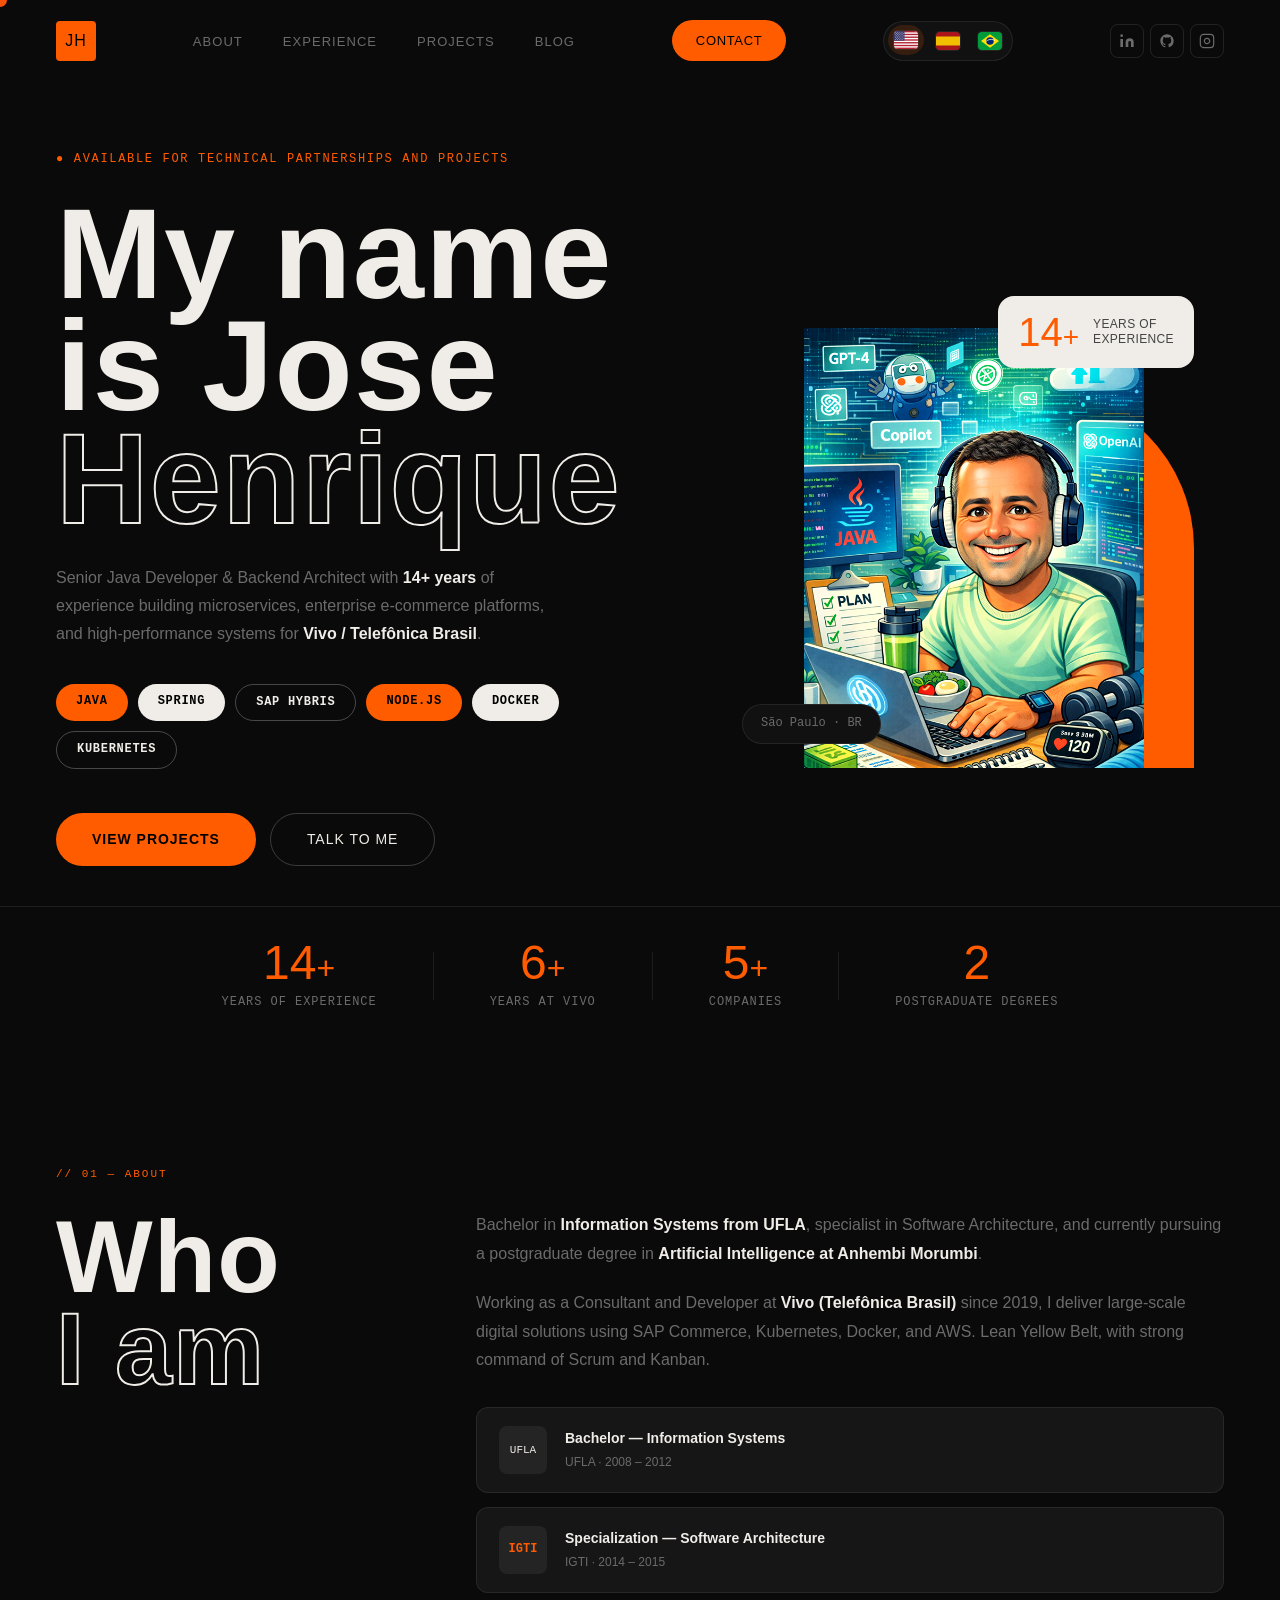
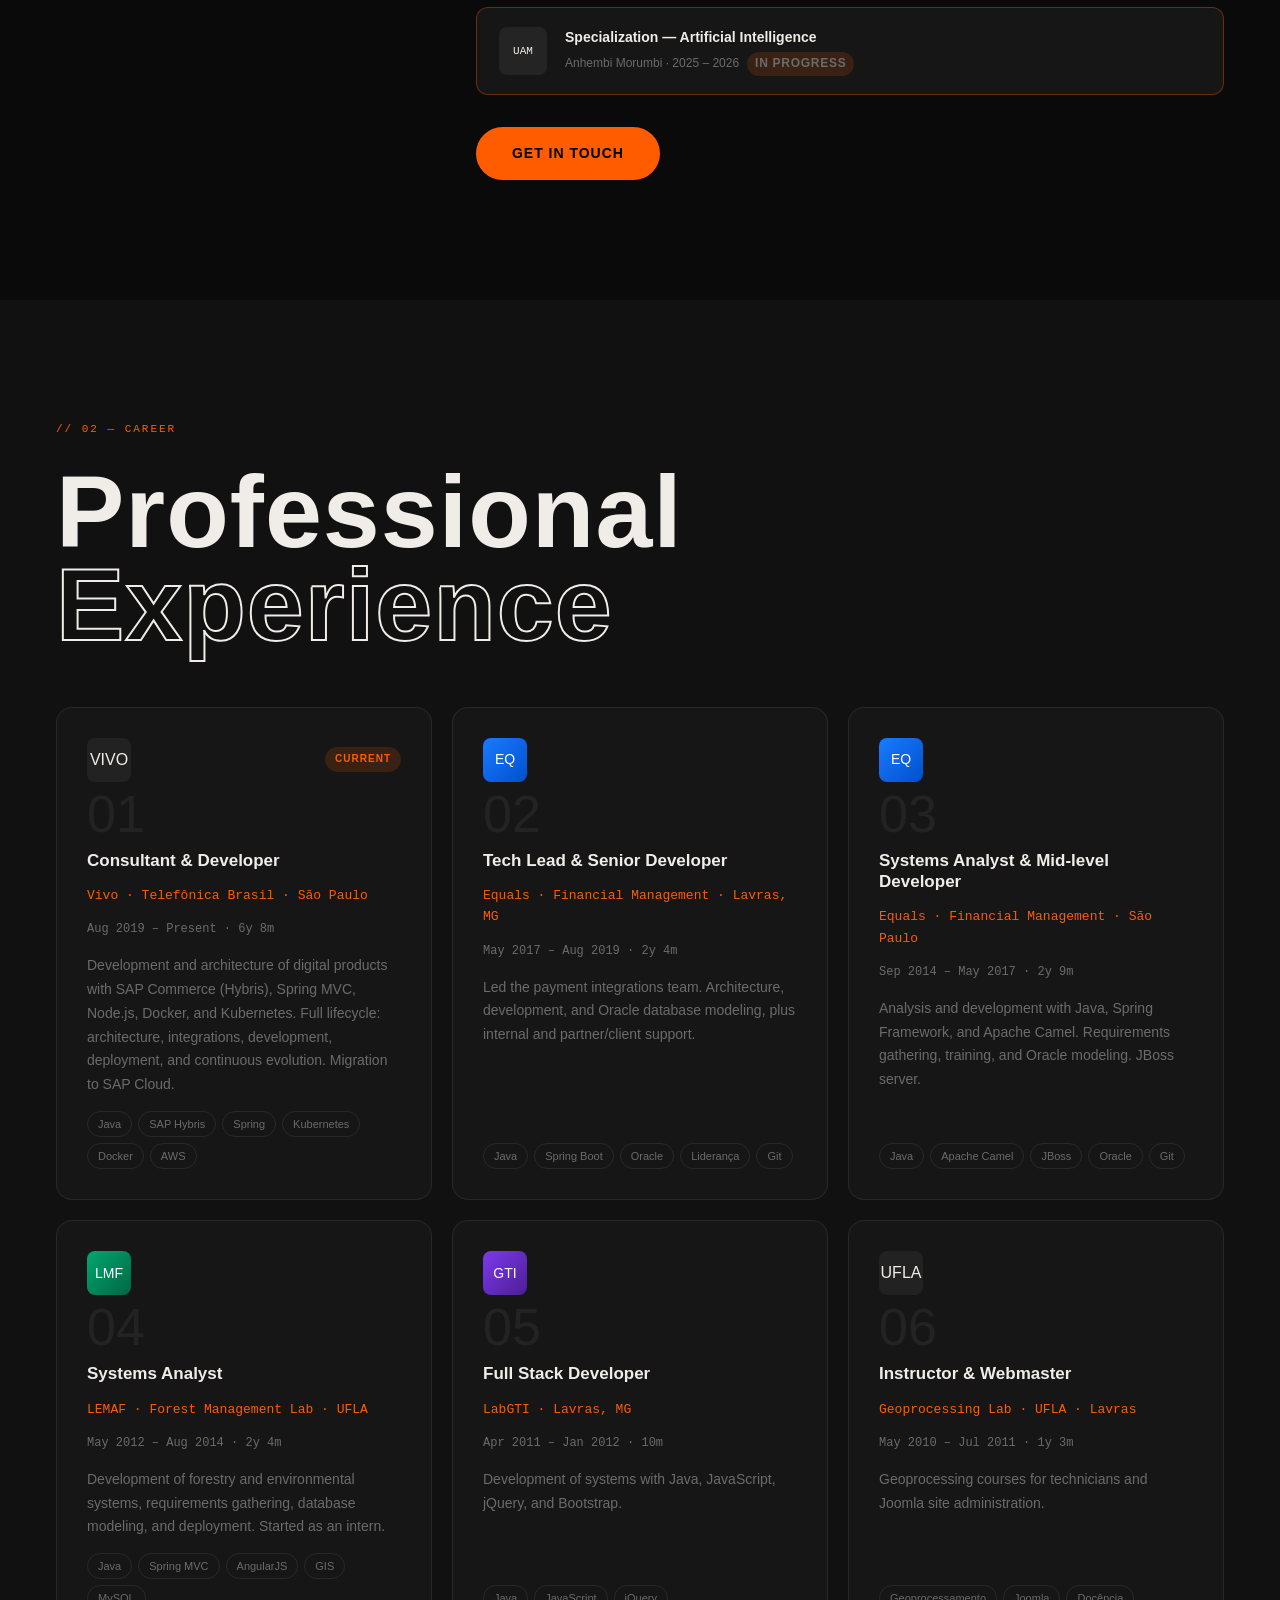
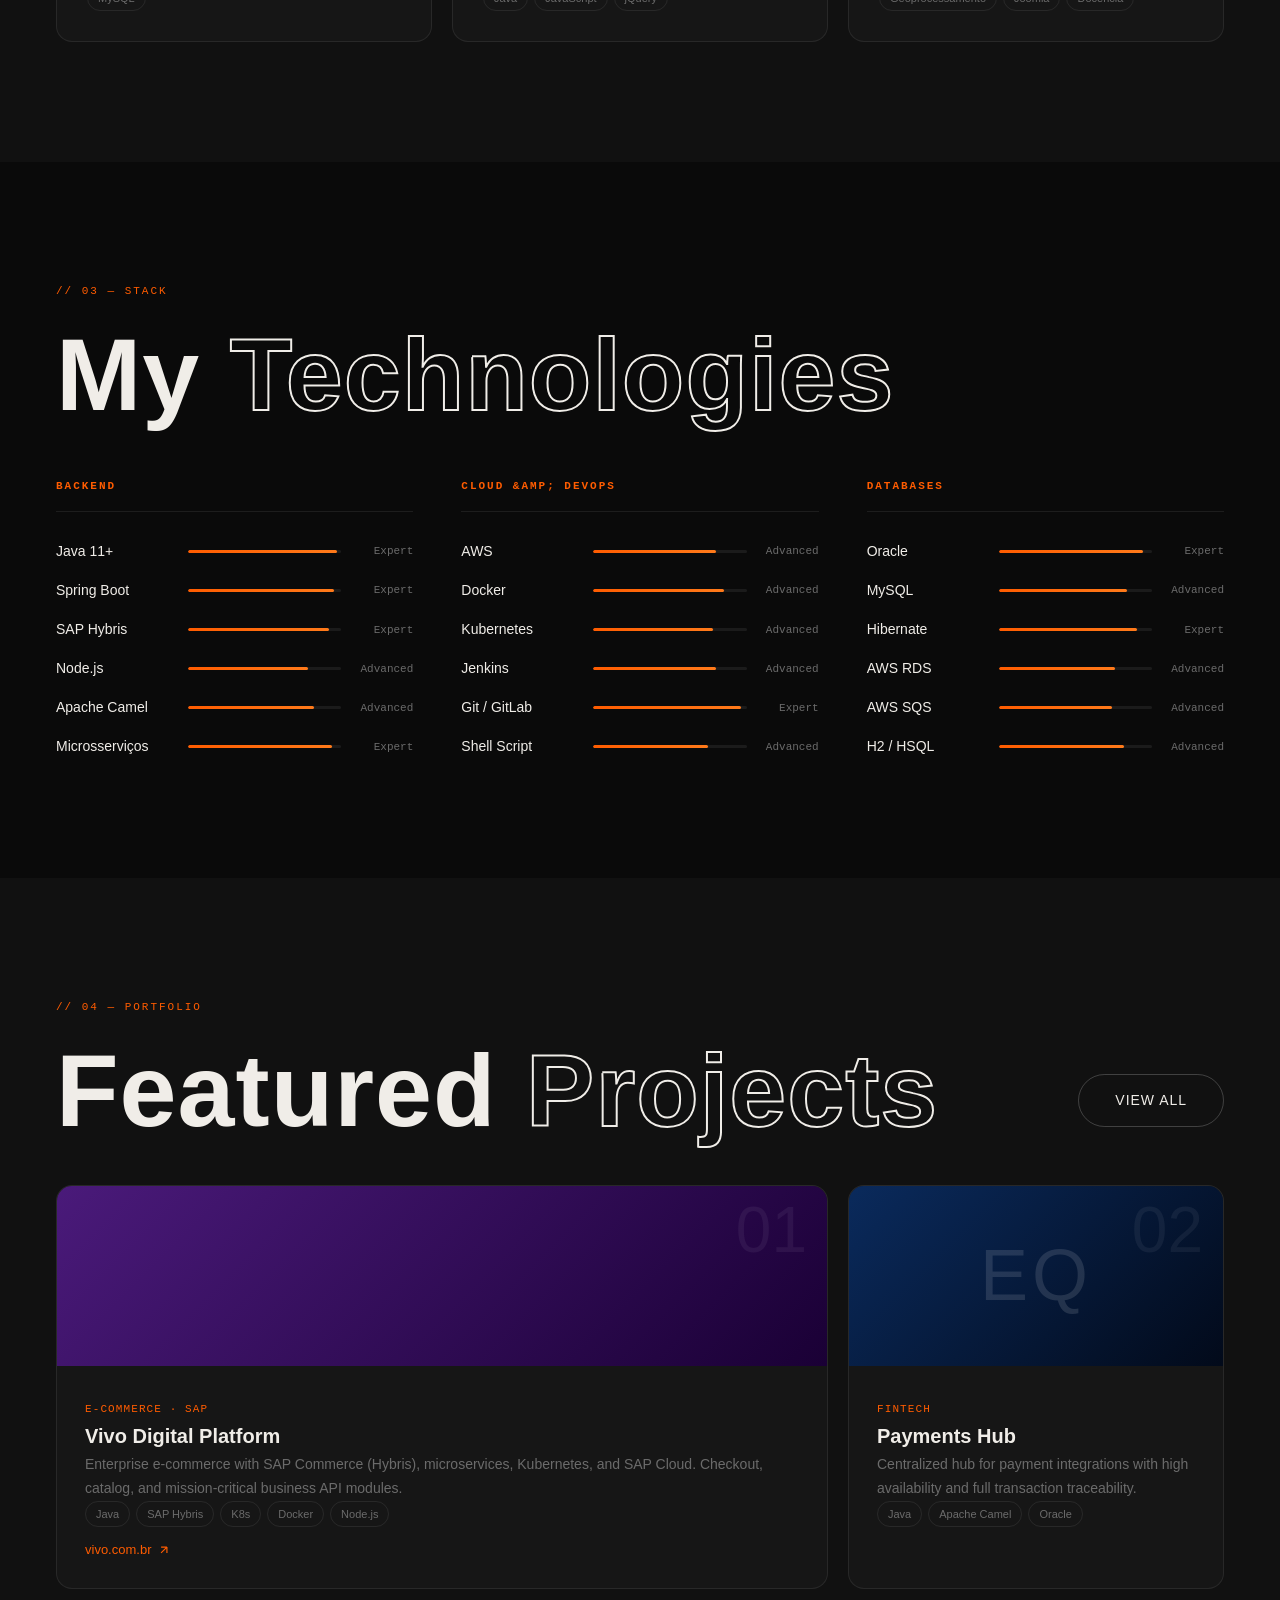
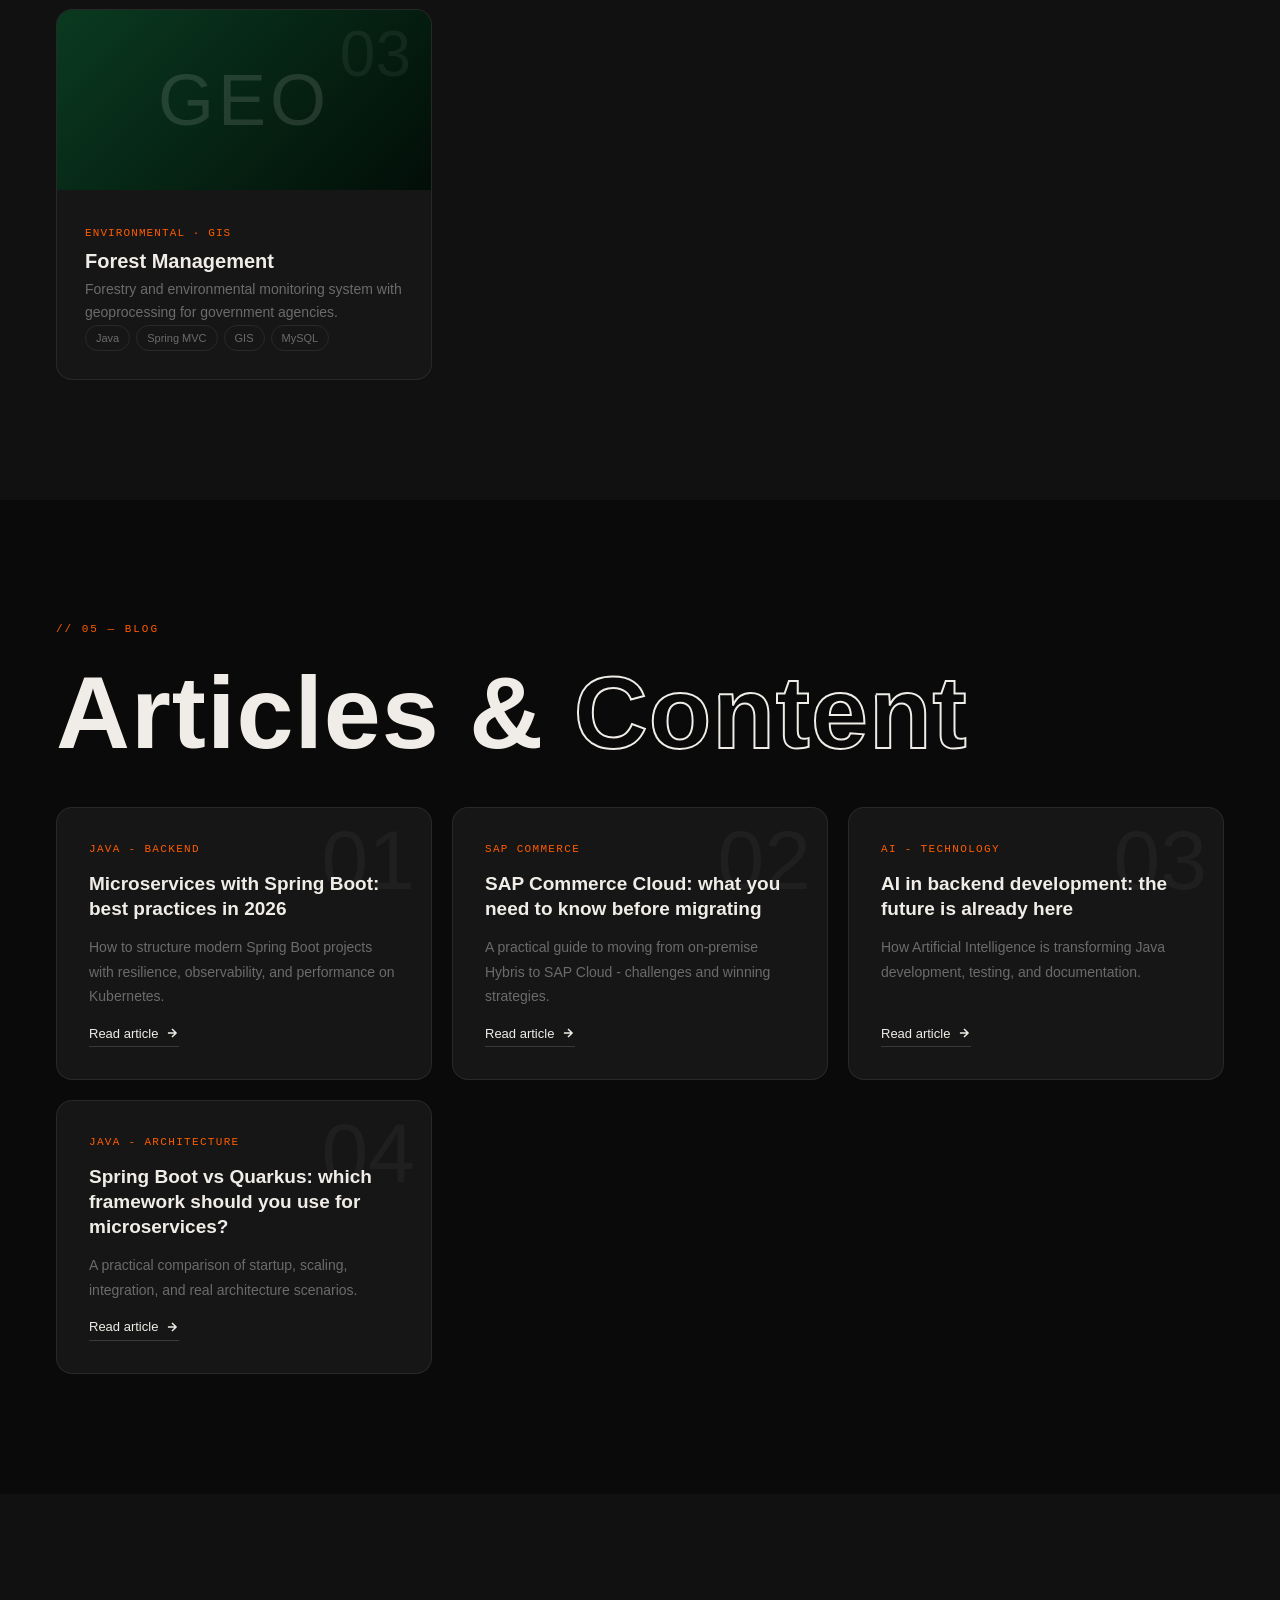
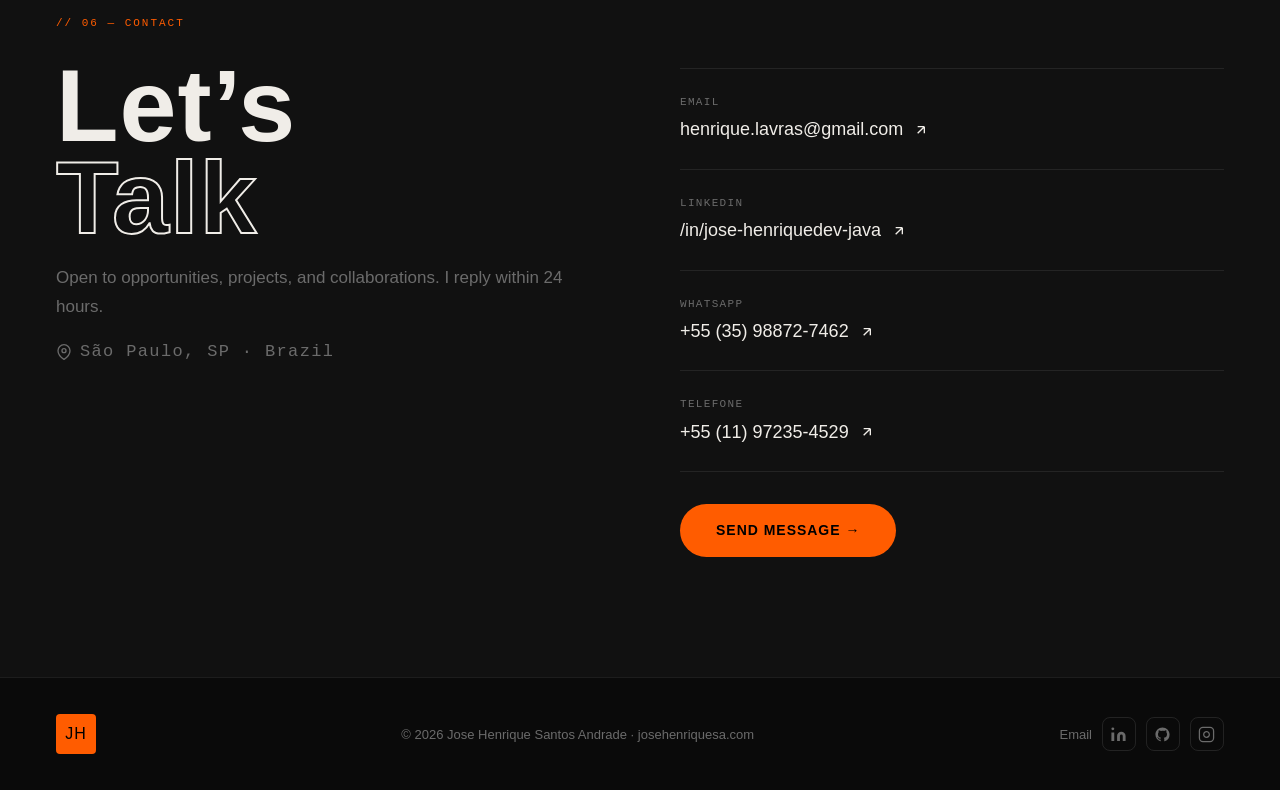
==== commit f31af8b0: "fix(i18n): restore blog translations and harden fallbacks" ====
--- a/index.html
+++ b/index.html
@@ -3,6 +3,8 @@
 <head>
   <meta charset="UTF-8" />
   <meta name="viewport" content="width=device-width, initial-scale=1.0" />
+  <meta name="referrer" content="strict-origin-when-cross-origin" />
+  <meta http-equiv="Content-Security-Policy" content="default-src 'self'; base-uri 'self'; object-src 'none'; frame-ancestors 'none'; script-src 'self' 'unsafe-inline'; style-src 'self' 'unsafe-inline' https://fonts.googleapis.com; img-src 'self' data: https:; font-src 'self' https://fonts.gstatic.com data:; connect-src 'self' https://formspree.io; form-action 'self' https://formspree.io mailto:; upgrade-insecure-requests" />
   <title>Jose Henrique — Java Sênior</title>
   <meta name="description" content="Jose Henrique Santos Andrade — Desenvolvedor Java Sênior & Arquiteto Backend com 14+ anos de experiência." />
   <link rel="canonical" href="https://josehenriquesa.com/" />
@@ -102,13 +104,13 @@
         <button type="button" class="lang-btn" data-lang="pt" aria-pressed="false" aria-label="Português" title="Português"><img src="images/flag-br.svg" alt="" class="flag-icon" /></button>
       </div>
       <div class="nav-socials" aria-label="Redes sociais">
-        <a href="https://www.linkedin.com/in/jose-henrique-dev-java/" target="_blank" rel="noopener" class="nav-soc" aria-label="LinkedIn">
+        <a href="https://www.linkedin.com/in/jose-henrique-dev-java/" target="_blank" rel="noopener noreferrer" class="nav-soc" aria-label="LinkedIn">
           <svg width="16" height="16" fill="currentColor" viewBox="0 0 24 24"><path d="M16 8a6 6 0 016 6v7h-4v-7a2 2 0 00-2-2 2 2 0 00-2 2v7h-4v-7a6 6 0 016-6zM2 9h4v12H2z"/><circle cx="4" cy="4" r="2"/></svg>
         </a>
-        <a href="https://github.com/jhenrique" target="_blank" rel="noopener" class="nav-soc" aria-label="GitHub">
+        <a href="https://github.com/jhenrique" target="_blank" rel="noopener noreferrer" class="nav-soc" aria-label="GitHub">
           <svg width="16" height="16" fill="currentColor" viewBox="0 0 24 24"><path d="M12 2C6.477 2 2 6.484 2 12.017c0 4.425 2.865 8.18 6.839 9.504.5.092.682-.217.682-.483 0-.237-.008-.868-.013-1.703-2.782.605-3.369-1.343-3.369-1.343-.454-1.158-1.11-1.466-1.11-1.466-.908-.62.069-.608.069-.608 1.003.07 1.531 1.032 1.531 1.032.892 1.53 2.341 1.088 2.91.832.092-.647.35-1.088.636-1.338-2.22-.253-4.555-1.113-4.555-4.951 0-1.093.39-1.988 1.029-2.688-.103-.253-.446-1.272.098-2.65 0 0 .84-.27 2.75 1.026A9.564 9.564 0 0112 6.844c.85.004 1.705.115 2.504.337 1.909-1.296 2.747-1.027 2.747-1.027.546 1.379.202 2.398.1 2.651.64.7 1.028 1.595 1.028 2.688 0 3.848-2.339 4.695-4.566 4.943.359.309.678.92.678 1.855 0 1.338-.012 2.419-.012 2.747 0 .268.18.58.688.482A10.019 10.019 0 0022 12.017C22 6.484 17.522 2 12 2z"/></svg>
         </a>
-        <a href="https://www.instagram.com/jhenrique_sa/" target="_blank" rel="noopener" class="nav-soc" aria-label="Instagram">
+        <a href="https://www.instagram.com/jhenrique_sa/" target="_blank" rel="noopener noreferrer" class="nav-soc" aria-label="Instagram">
           <svg width="16" height="16" fill="none" stroke="currentColor" stroke-width="1.8" viewBox="0 0 24 24"><rect x="2" y="2" width="20" height="20" rx="5" ry="5"/><path d="M16 11.37A4 4 0 1112.63 8 4 4 0 0116 11.37z"/><line x1="17.5" y1="6.5" x2="17.51" y2="6.5"/></svg>
         </a>
       </div>
@@ -256,7 +258,7 @@
               <div class="edu-card ri">
                 <div class="edu-logo-box">
                   <img src="https://upload.wikimedia.org/wikipedia/commons/thumb/a/a0/UFLA_logo.svg/80px-UFLA_logo.svg.png"
-                    alt="UFLA" loading="lazy" onerror="this.parentNode.innerHTML='UFLA'" />
+                    alt="UFLA" loading="lazy" data-fallback-text="UFLA" />
                 </div>
                 <div>
                   <strong>Bacharelado — Sistemas de Informação</strong>
@@ -273,7 +275,7 @@
               <div class="edu-card edu-card-active ri">
                 <div class="edu-logo-box">
                   <img src="https://upload.wikimedia.org/wikipedia/commons/thumb/b/b3/UAM_logo.png/80px-UAM_logo.png"
-                    alt="Anhembi Morumbi" loading="lazy" onerror="this.parentNode.innerHTML='UAM'" />
+                    alt="Anhembi Morumbi" loading="lazy" data-fallback-text="UAM" />
                 </div>
                 <div>
                   <strong>Especialização — Inteligência Artificial</strong>
@@ -301,7 +303,7 @@
             <div class="exp-top">
               <div class="exp-company-logo">
                 <img src="https://upload.wikimedia.org/wikipedia/commons/thumb/9/9d/Logo_Vivo_Purpura_Positivo.svg/120px-Logo_Vivo_Purpura_Positivo.svg.png"
-                  alt="Vivo" loading="lazy" onerror="this.parentNode.innerHTML='VIVO'" />
+                  alt="Vivo" loading="lazy" data-fallback-text="VIVO" />
               </div>
               <span class="exp-badge exp-badge-active">Atual</span>
             </div>
@@ -400,7 +402,7 @@
             <div class="exp-top">
               <div class="exp-company-logo">
                 <img src="https://upload.wikimedia.org/wikipedia/commons/thumb/a/a0/UFLA_logo.svg/80px-UFLA_logo.svg.png"
-                  alt="UFLA" loading="lazy" onerror="this.parentNode.innerHTML='UFLA'" />
+                  alt="UFLA" loading="lazy" data-fallback-text="UFLA" />
               </div>
             </div>
             <div class="exp-num">06</div>
@@ -477,7 +479,7 @@
           <article class="proj-card proj-card-featured ri" tabindex="0">
             <div class="proj-img proj-img-vivo">
               <img src="https://upload.wikimedia.org/wikipedia/commons/thumb/9/9d/Logo_Vivo_Purpura_Positivo.svg/160px-Logo_Vivo_Purpura_Positivo.svg.png"
-                alt="Vivo" class="proj-logo" loading="lazy" onerror="this.style.display='none'" />
+                alt="Vivo" class="proj-logo" loading="lazy" data-hide-on-error="true" />
             </div>
             <div class="proj-body">
               <span class="proj-num">01</span>
@@ -487,7 +489,7 @@
                 <p>E-commerce enterprise com SAP Commerce (Hybris), microsserviços, Kubernetes e SAP Cloud. Módulos de checkout, catálogo e APIs críticas de negócio.</p>
                 <div class="proj-stack"><span>Java</span><span>SAP Hybris</span><span>K8s</span><span>Docker</span><span>Node.js</span></div>
               </div>
-              <a href="https://www.vivo.com.br" target="_blank" rel="noopener" class="proj-link">
+              <a href="https://www.vivo.com.br" target="_blank" rel="noopener noreferrer" class="proj-link">
                 vivo.com.br
                 <svg width="14" height="14" fill="none" stroke="currentColor" stroke-width="2" viewBox="0 0 24 24"><path d="M7 17L17 7M17 7H7M17 7v10"/></svg>
               </a>
@@ -587,7 +589,7 @@
               <span class="ci-label">Email</span>
               <span class="ci-value">henrique.lavras@gmail.com <svg width="16" height="16" fill="none" stroke="currentColor" stroke-width="2" viewBox="0 0 24 24"><path d="M7 17L17 7M17 7H7M17 7v10"/></svg></span>
             </a>
-            <a href="https://www.linkedin.com/in/jose-henriquedev-java" target="_blank" rel="noopener" class="contact-item">
+            <a href="https://www.linkedin.com/in/jose-henriquedev-java" target="_blank" rel="noopener noreferrer" class="contact-item">
               <span class="ci-label">LinkedIn</span>
               <span class="ci-value">/in/jose-henriquedev-java <svg width="16" height="16" fill="none" stroke="currentColor" stroke-width="2" viewBox="0 0 24 24"><path d="M7 17L17 7M17 7H7M17 7v10"/></svg></span>
             </a>
@@ -616,13 +618,13 @@
       <p>&#169; 2026 Jose Henrique Santos Andrade · josehenriquesa.com</p>
       <div class="footer-links">
         <a href="mailto:henrique.lavras@gmail.com" aria-label="Email">Email</a>
-        <a href="https://www.linkedin.com/in/jose-henrique-dev-java/" target="_blank" rel="noopener" class="footer-soc" aria-label="LinkedIn">
+        <a href="https://www.linkedin.com/in/jose-henrique-dev-java/" target="_blank" rel="noopener noreferrer" class="footer-soc" aria-label="LinkedIn">
           <svg width="17" height="17" fill="currentColor" viewBox="0 0 24 24"><path d="M16 8a6 6 0 016 6v7h-4v-7a2 2 0 00-2-2 2 2 0 00-2 2v7h-4v-7a6 6 0 016-6zM2 9h4v12H2z"/><circle cx="4" cy="4" r="2"/></svg>
         </a>
-        <a href="https://github.com/jhenrique" target="_blank" rel="noopener" class="footer-soc" aria-label="GitHub">
+        <a href="https://github.com/jhenrique" target="_blank" rel="noopener noreferrer" class="footer-soc" aria-label="GitHub">
           <svg width="17" height="17" fill="currentColor" viewBox="0 0 24 24"><path d="M12 2C6.477 2 2 6.484 2 12.017c0 4.425 2.865 8.18 6.839 9.504.5.092.682-.217.682-.483 0-.237-.008-.868-.013-1.703-2.782.605-3.369-1.343-3.369-1.343-.454-1.158-1.11-1.466-1.11-1.466-.908-.62.069-.608.069-.608 1.003.07 1.531 1.032 1.531 1.032.892 1.53 2.341 1.088 2.91.832.092-.647.35-1.088.636-1.338-2.22-.253-4.555-1.113-4.555-4.951 0-1.093.39-1.988 1.029-2.688-.103-.253-.446-1.272.098-2.65 0 0 .84-.27 2.75 1.026A9.564 9.564 0 0112 6.844c.85.004 1.705.115 2.504.337 1.909-1.296 2.747-1.027 2.747-1.027.546 1.379.202 2.398.1 2.651.64.7 1.028 1.595 1.028 2.688 0 3.848-2.339 4.695-4.566 4.943.359.309.678.92.678 1.855 0 1.338-.012 2.419-.012 2.747 0 .268.18.58.688.482A10.019 10.019 0 0022 12.017C22 6.484 17.522 2 12 2z"/></svg>
         </a>
-        <a href="https://www.instagram.com/jhenrique_sa/" target="_blank" rel="noopener" class="footer-soc" aria-label="Instagram">
+        <a href="https://www.instagram.com/jhenrique_sa/" target="_blank" rel="noopener noreferrer" class="footer-soc" aria-label="Instagram">
           <svg width="17" height="17" fill="none" stroke="currentColor" stroke-width="1.8" viewBox="0 0 24 24"><rect x="2" y="2" width="20" height="20" rx="5" ry="5"/><path d="M16 11.37A4 4 0 1112.63 8 4 4 0 0116 11.37z"/><line x1="17.5" y1="6.5" x2="17.51" y2="6.5"/></svg>
         </a>
       </div>
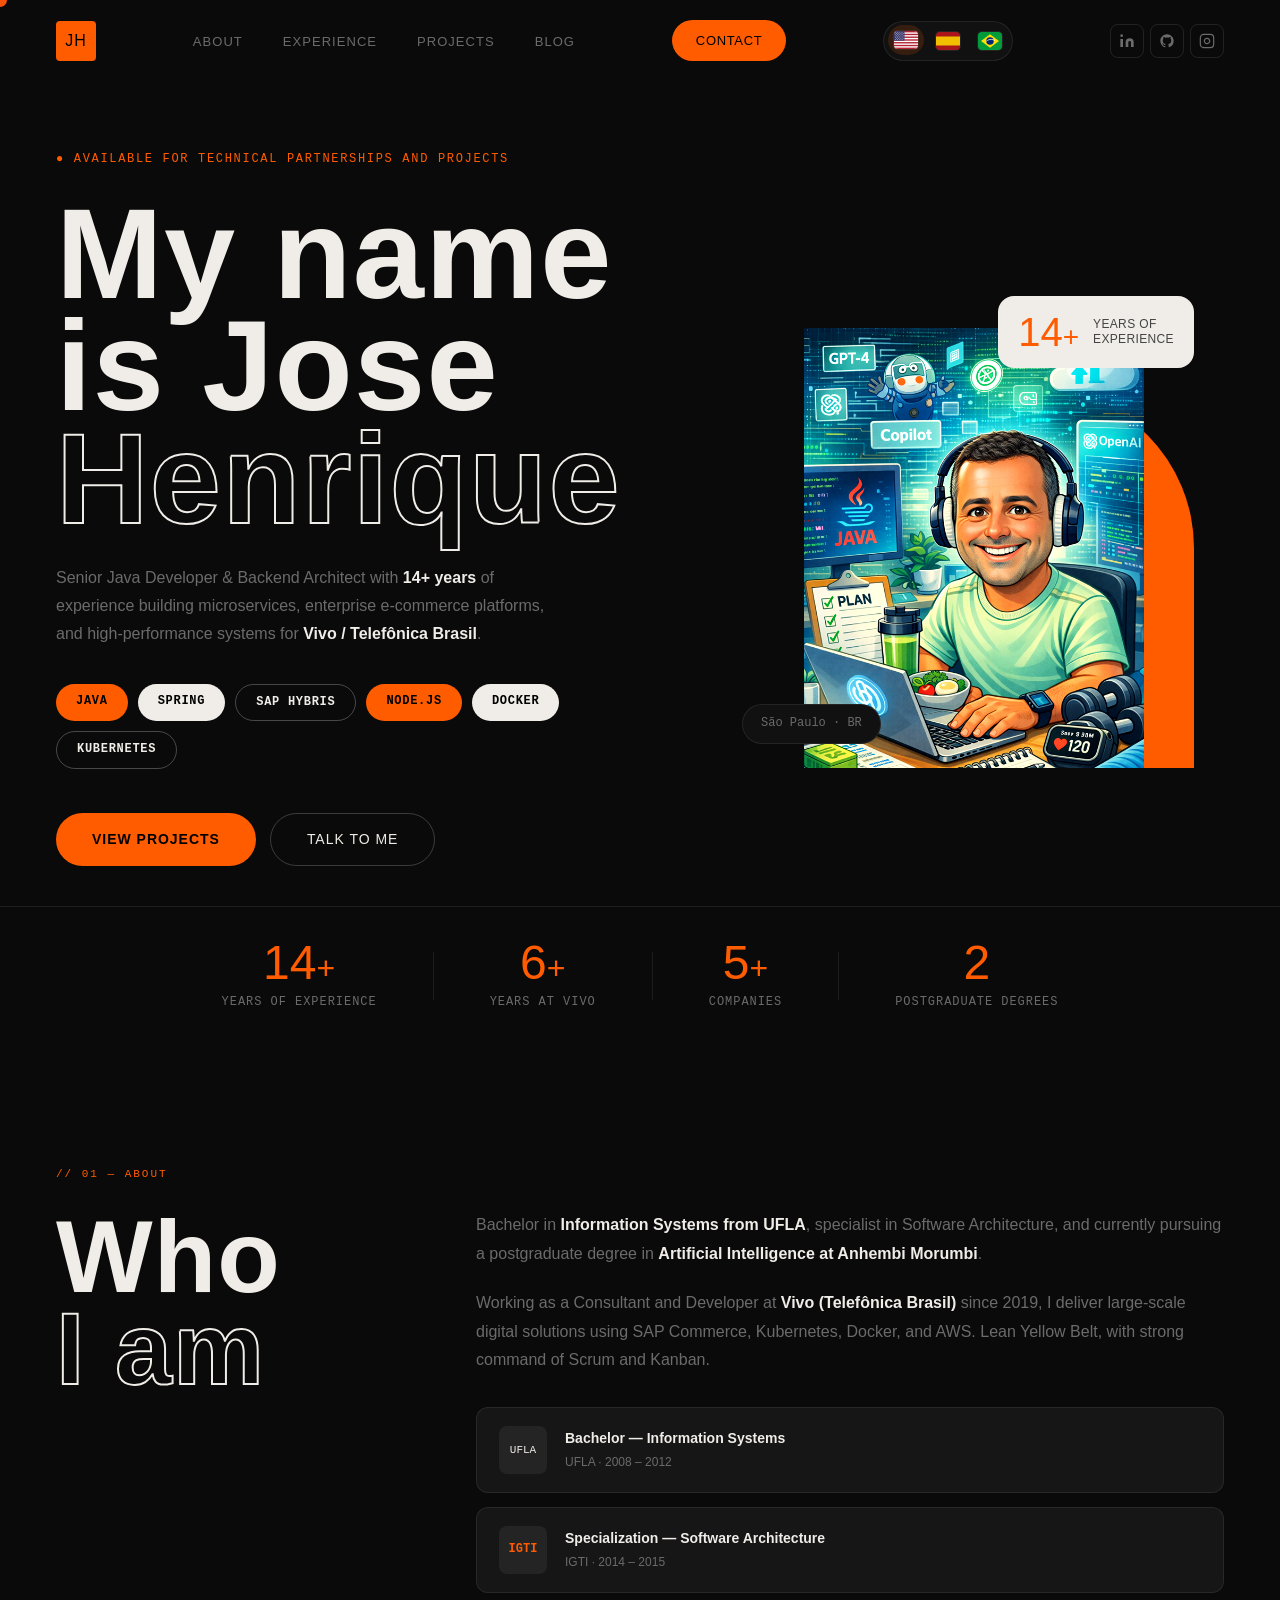
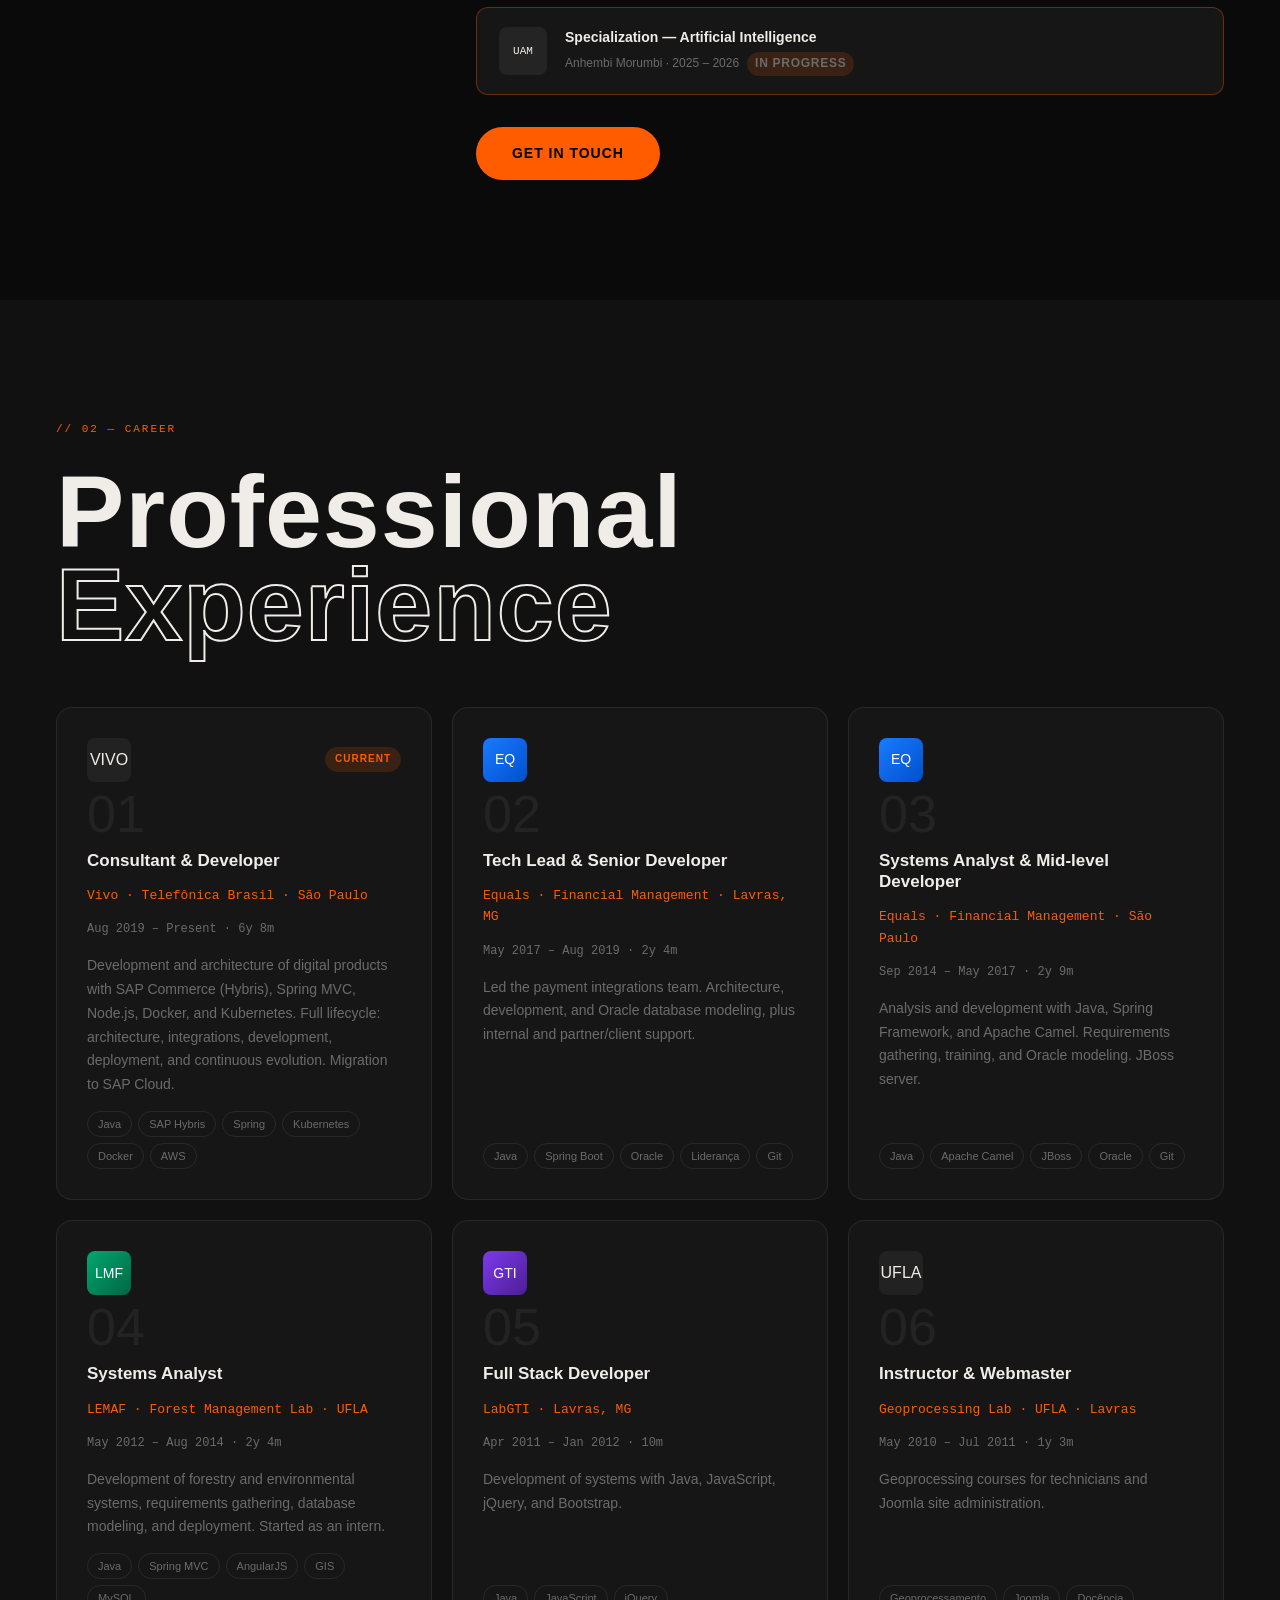
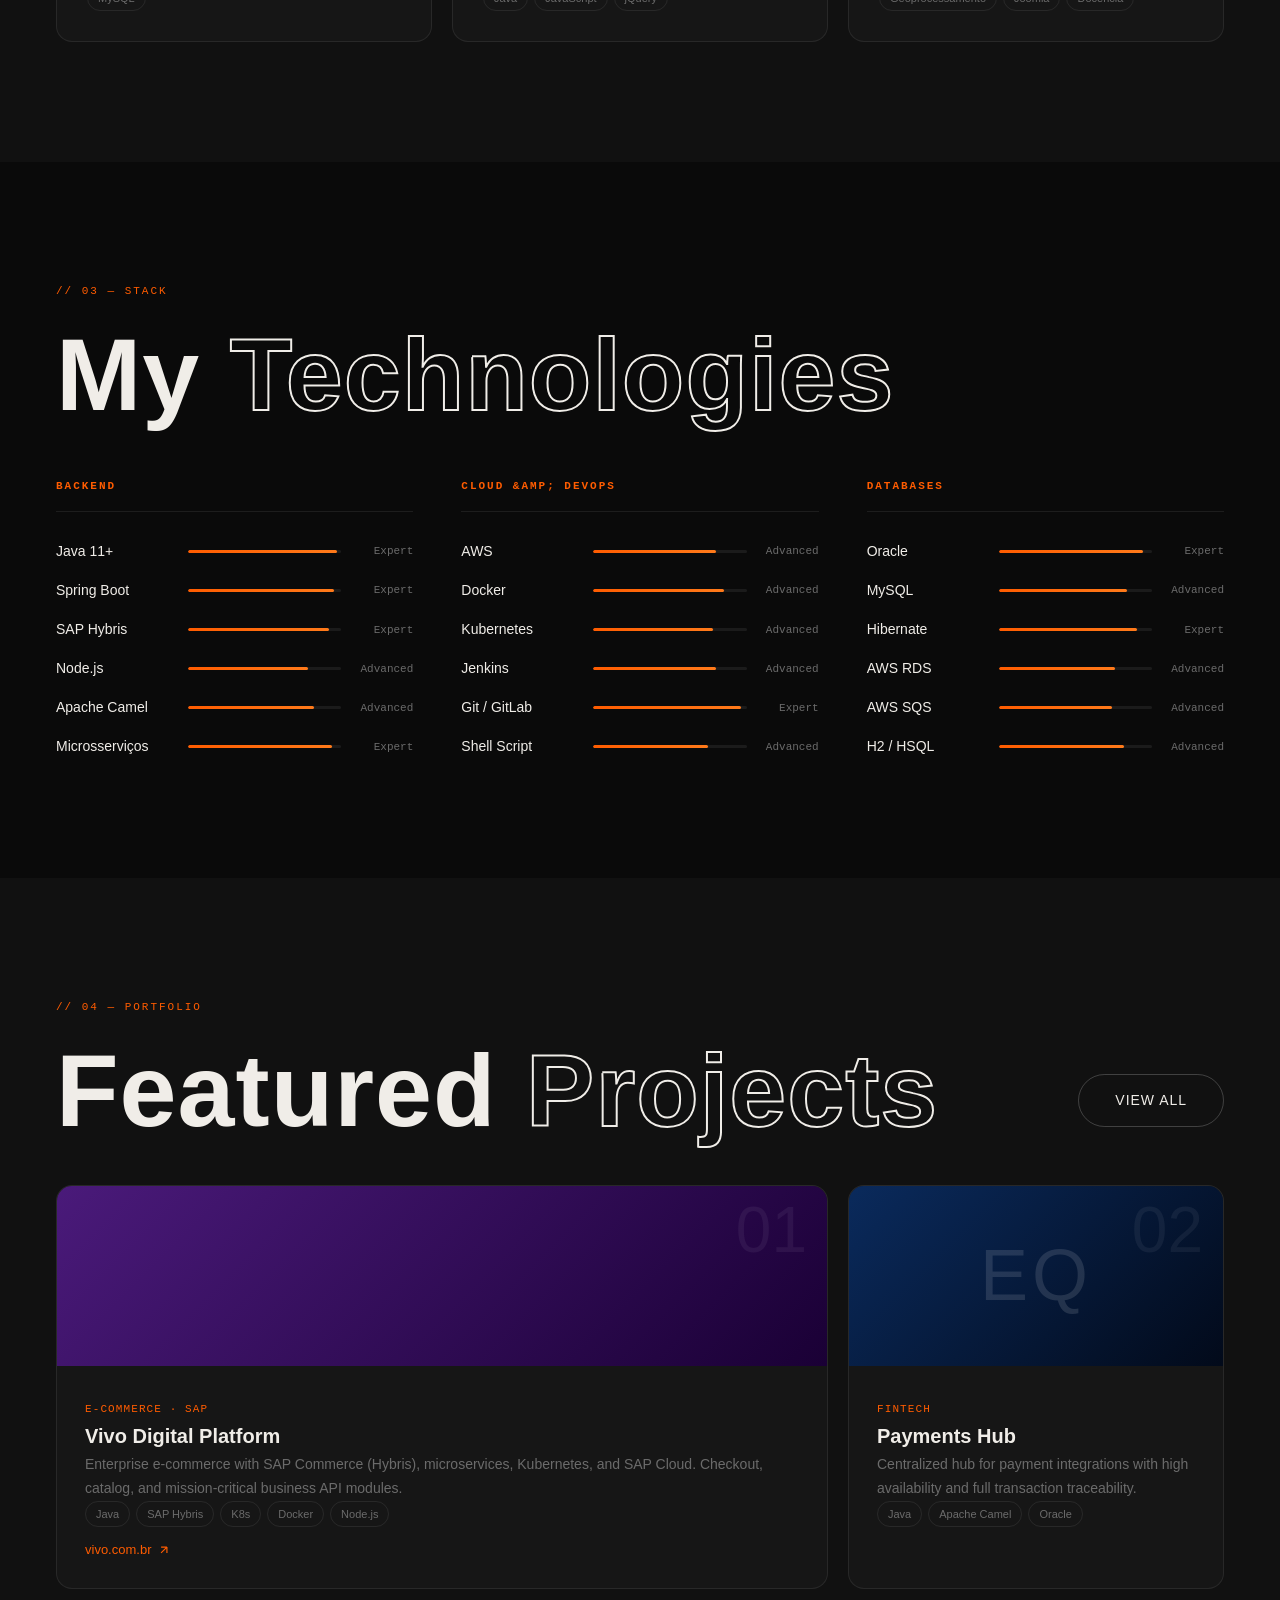
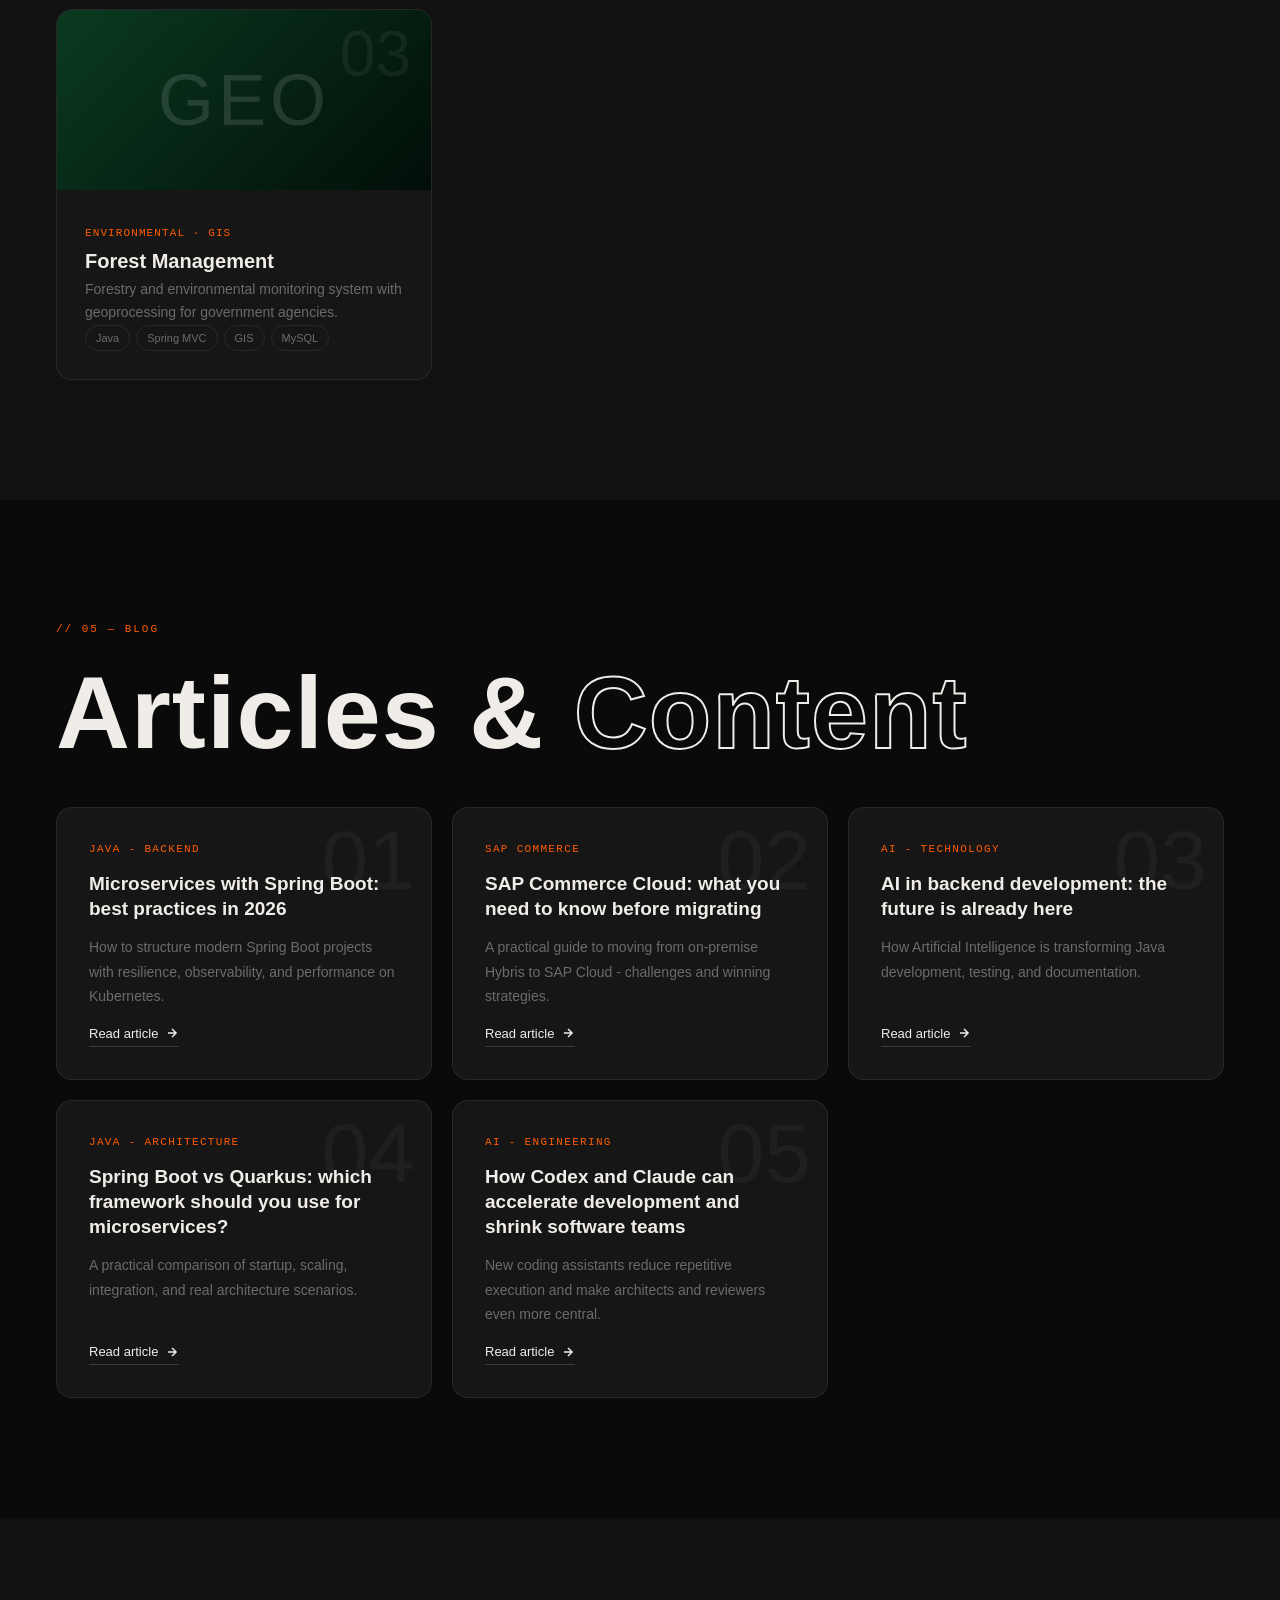
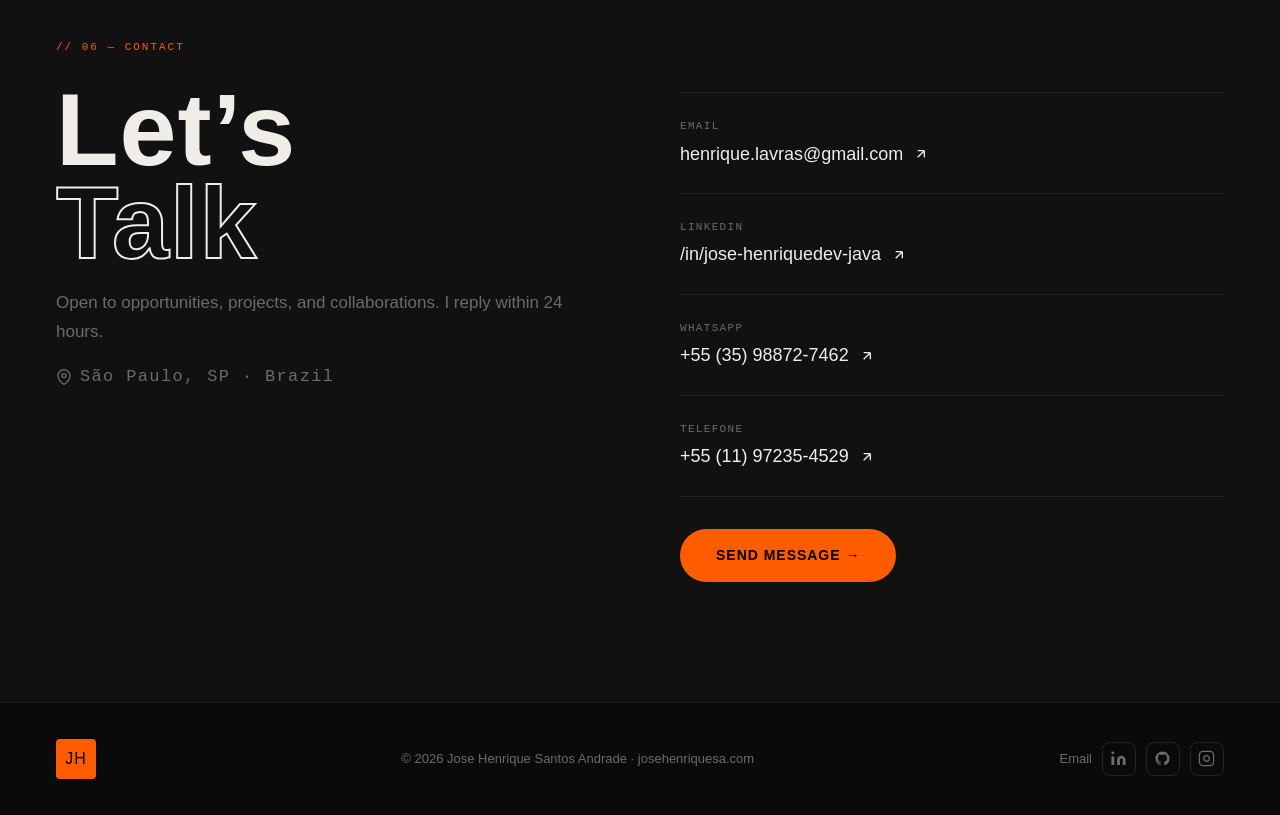
==== commit 660b2d8b: "feat(blog): add AI article about codex and claude" ====
--- a/index.html
+++ b/index.html
@@ -567,6 +567,13 @@
             <p>Comparativo prático entre inicialização, escala, integração e cenários reais para tomar decisões de arquitetura backend.</p>
             <a href="/Blog/Posts/2026-03-30/blog-spring-boot-vs-quarkus-microservicos.html" class="blog-link">Ler artigo <svg width="14" height="14" fill="none" stroke="currentColor" stroke-width="2.5" viewBox="0 0 24 24"><path d="M5 12h14M12 5l7 7-7 7"/></svg></a>
           </article>
+          <article class="blog-card ri" tabindex="0">
+            <div class="blog-num">05</div>
+            <div class="blog-cat">IA · Engenharia</div>
+            <h3>Como Codex e Claude podem acelerar o desenvolvimento e enxugar times</h3>
+            <p>As novas gerações de assistentes de código tornam arquitetos e revisores ainda mais centrais em times menores e mais produtivos.</p>
+            <a href="/Blog/Posts/2026-04-15/blog-ia-codex-claude-equipes-software.html" class="blog-link">Ler artigo <svg width="14" height="14" fill="none" stroke="currentColor" stroke-width="2.5" viewBox="0 0 24 24"><path d="M5 12h14M12 5l7 7-7 7"/></svg></a>
+          </article>
         </div>
       </div>
     </section>
